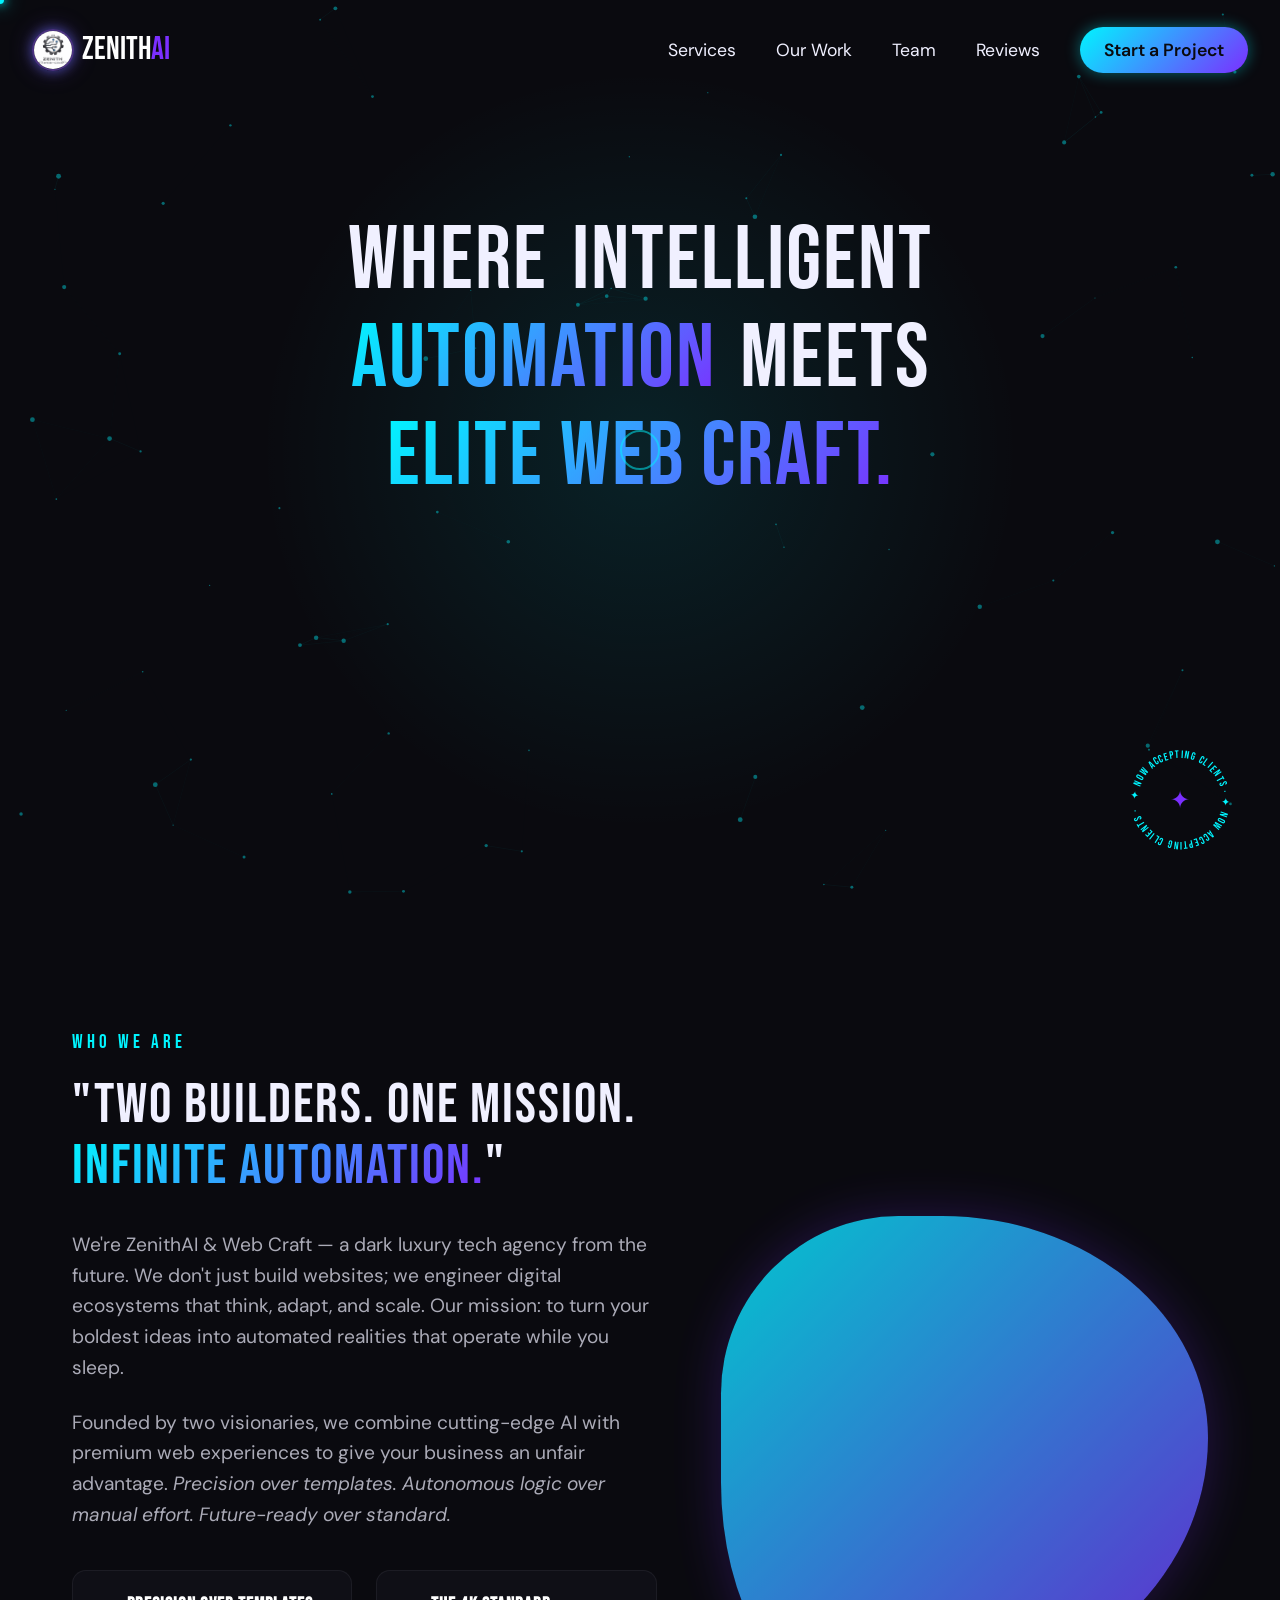
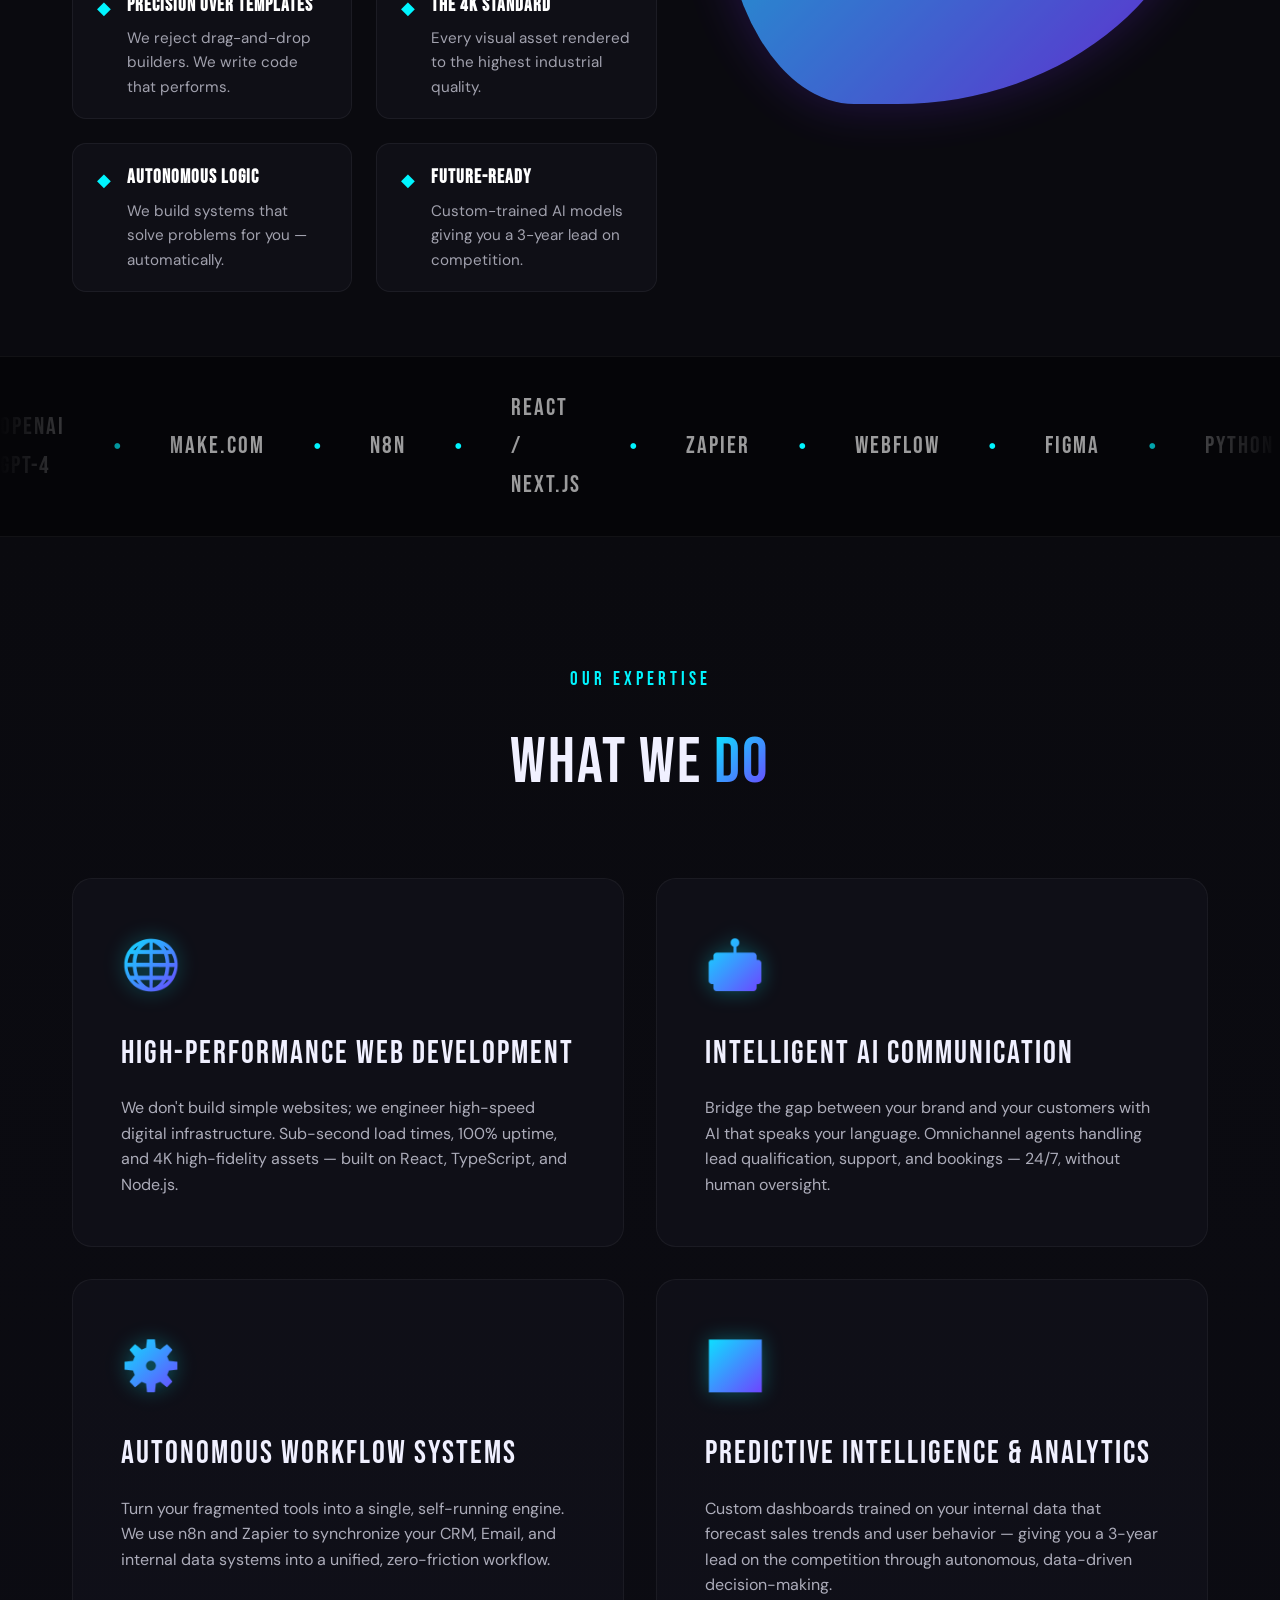
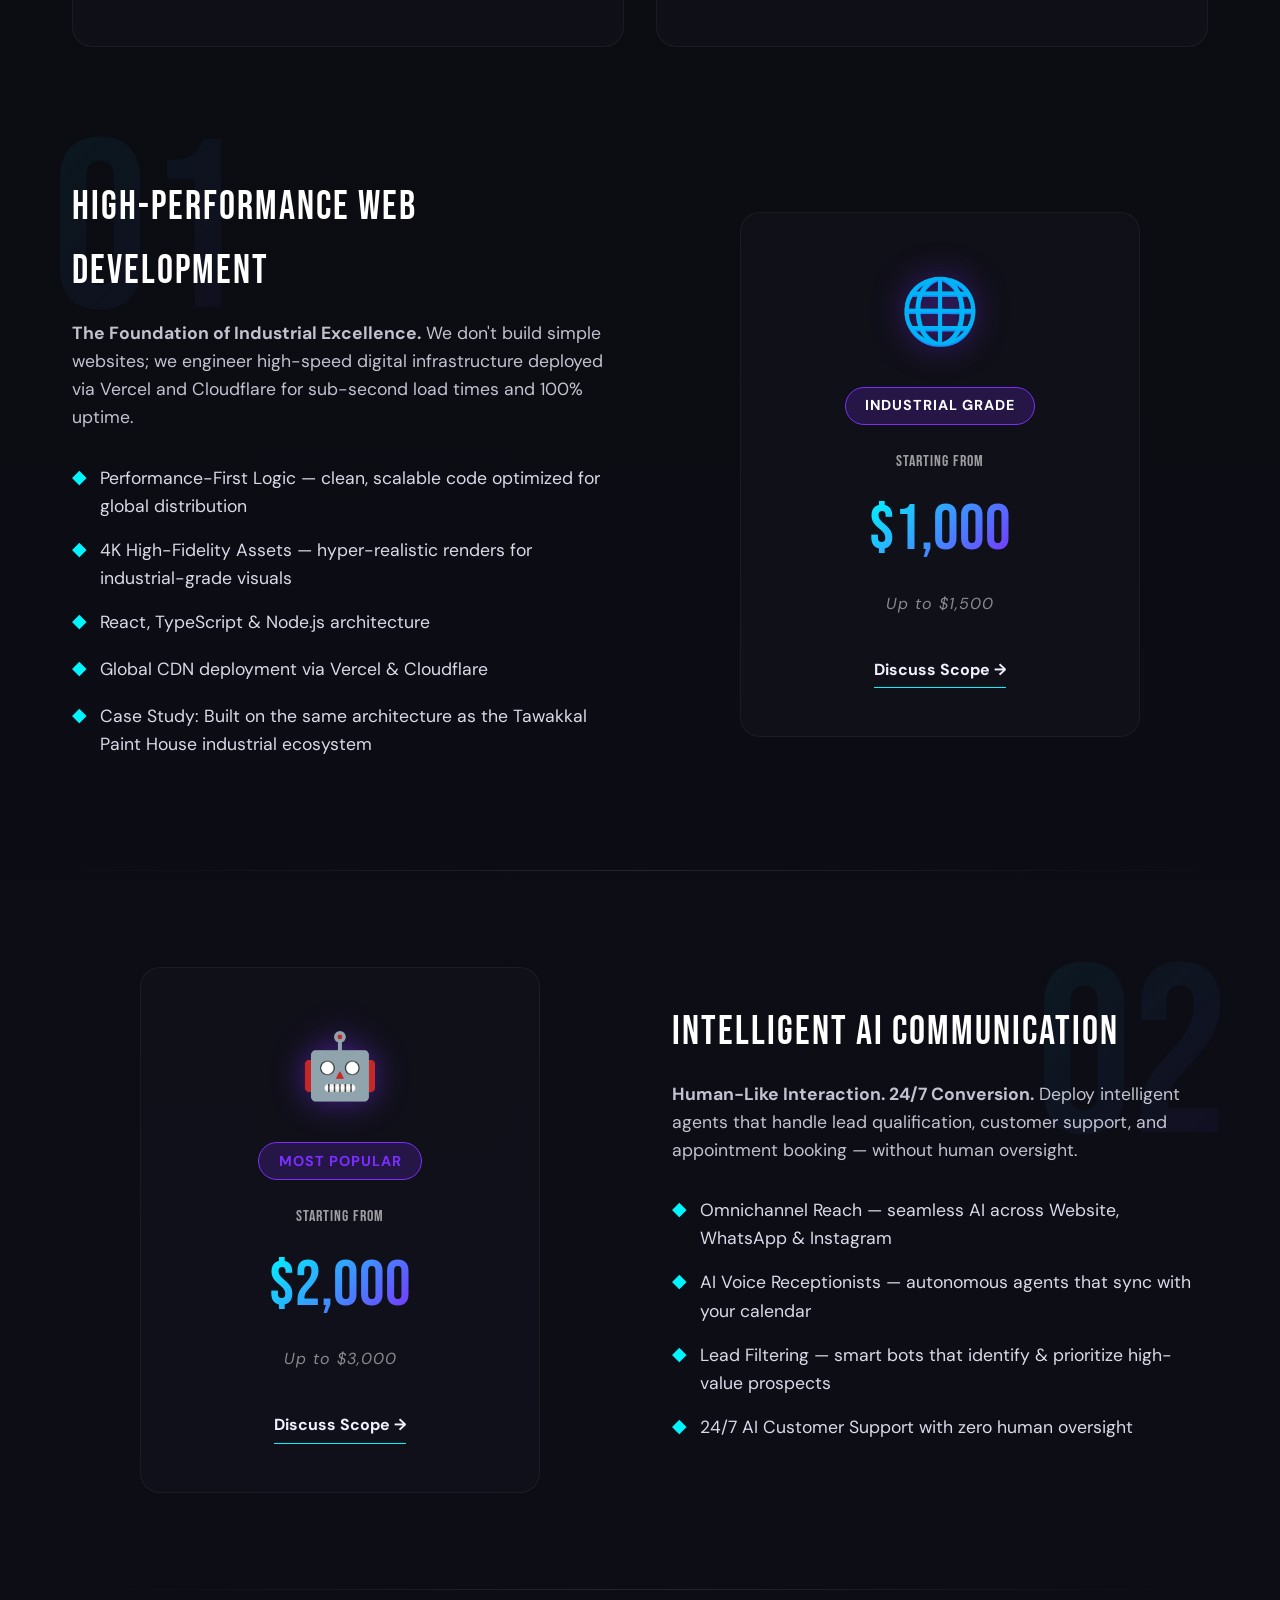
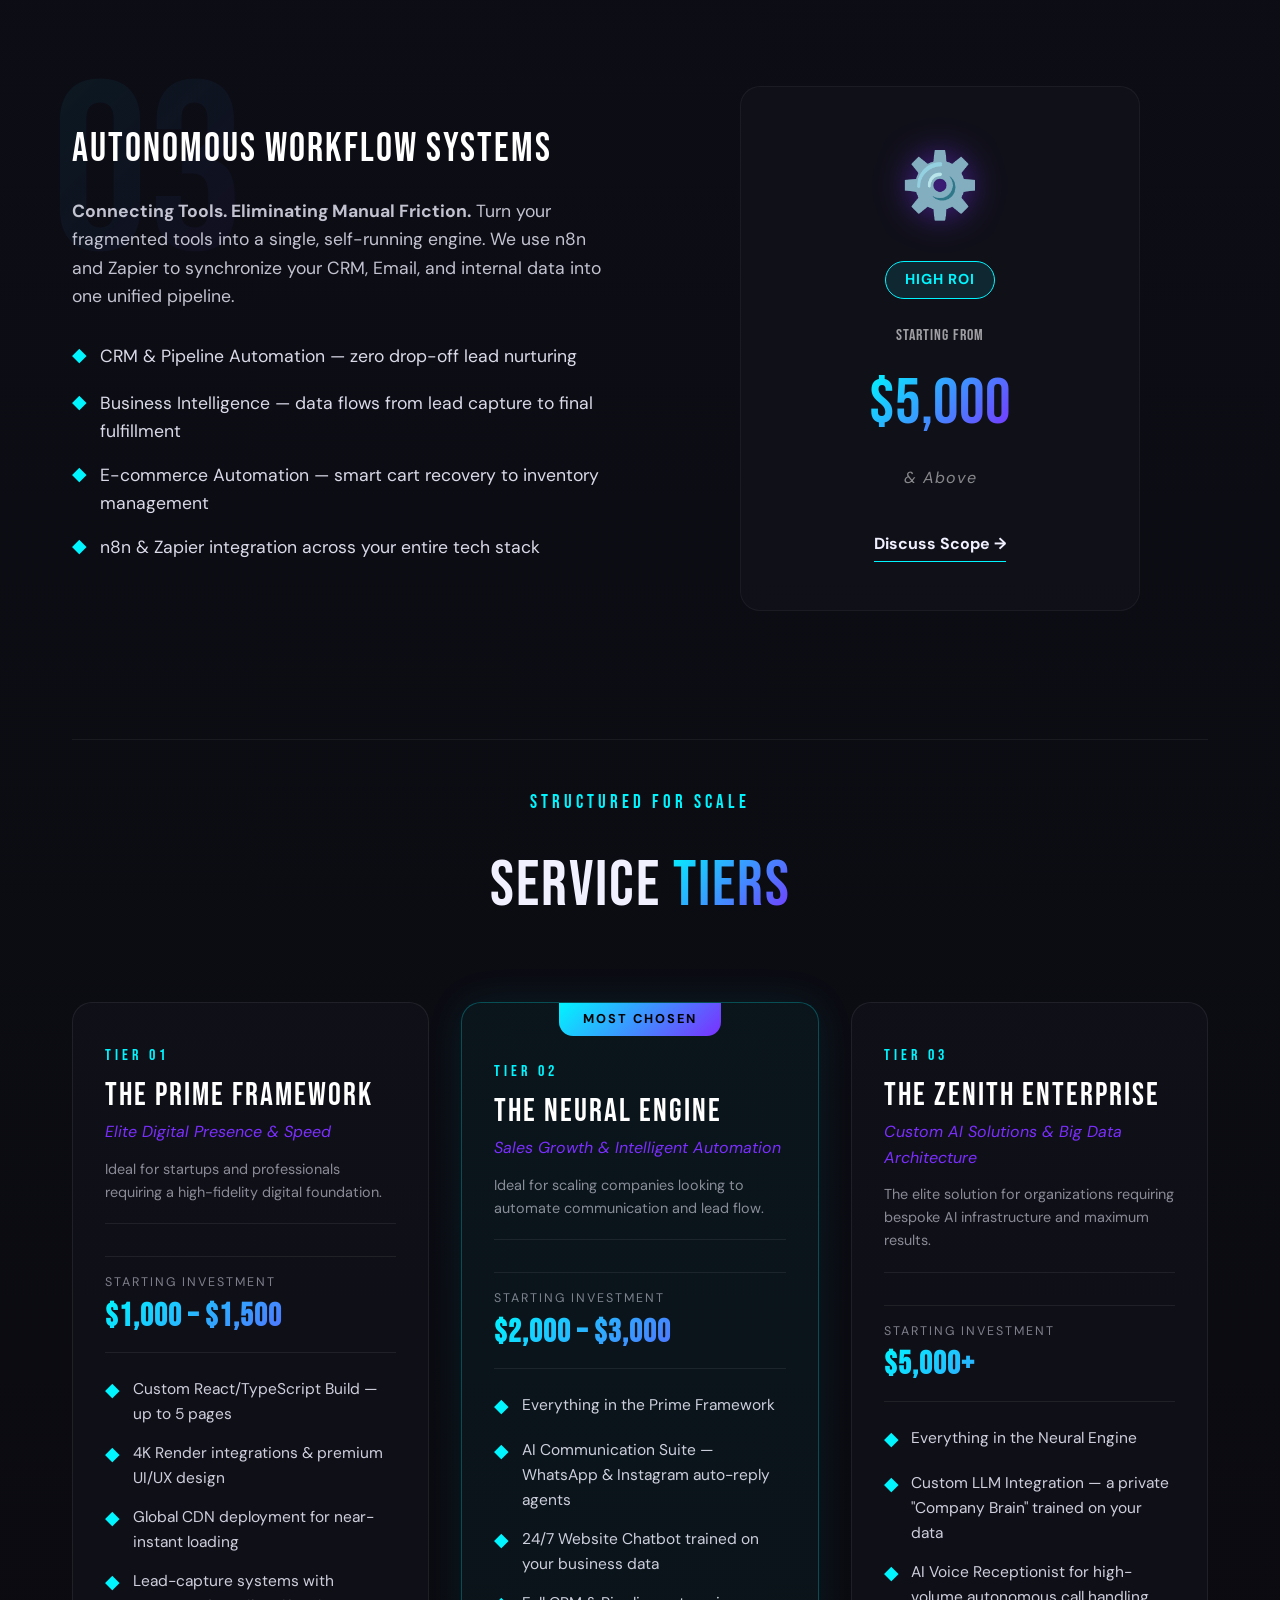
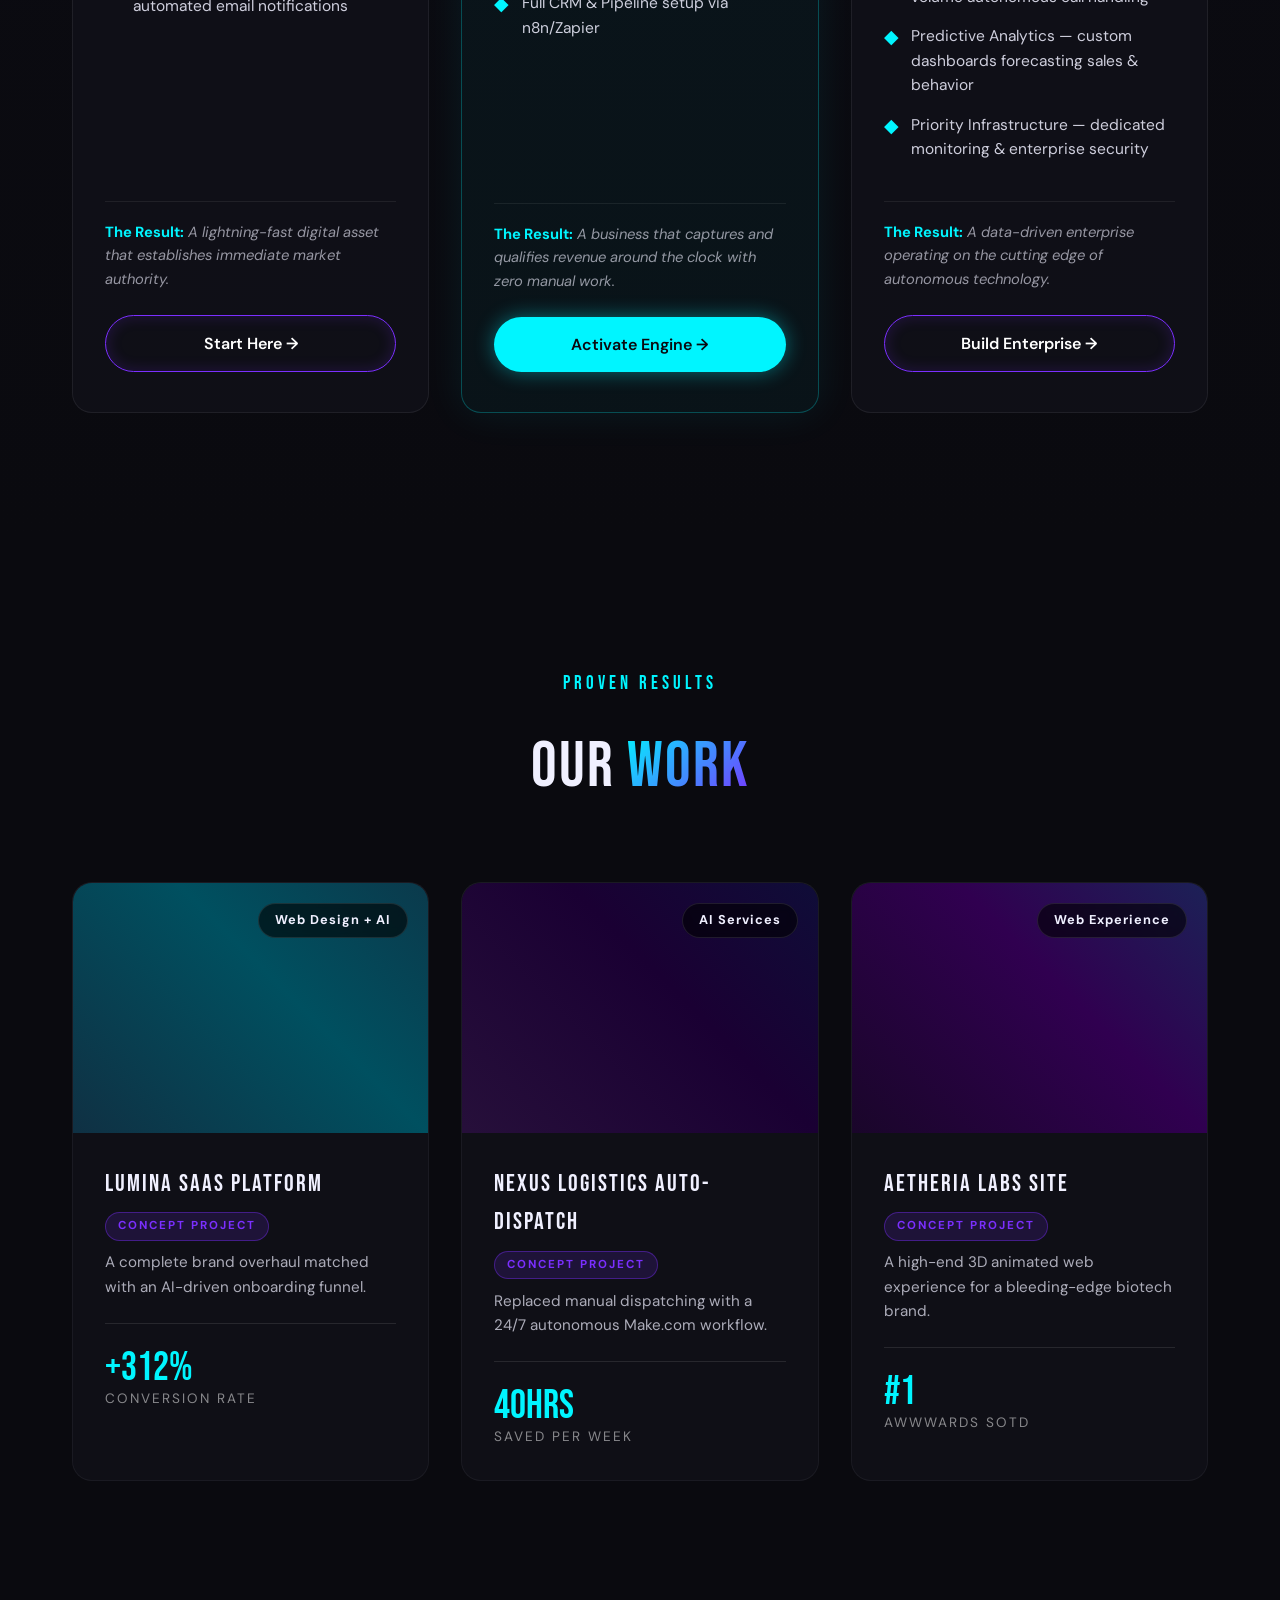
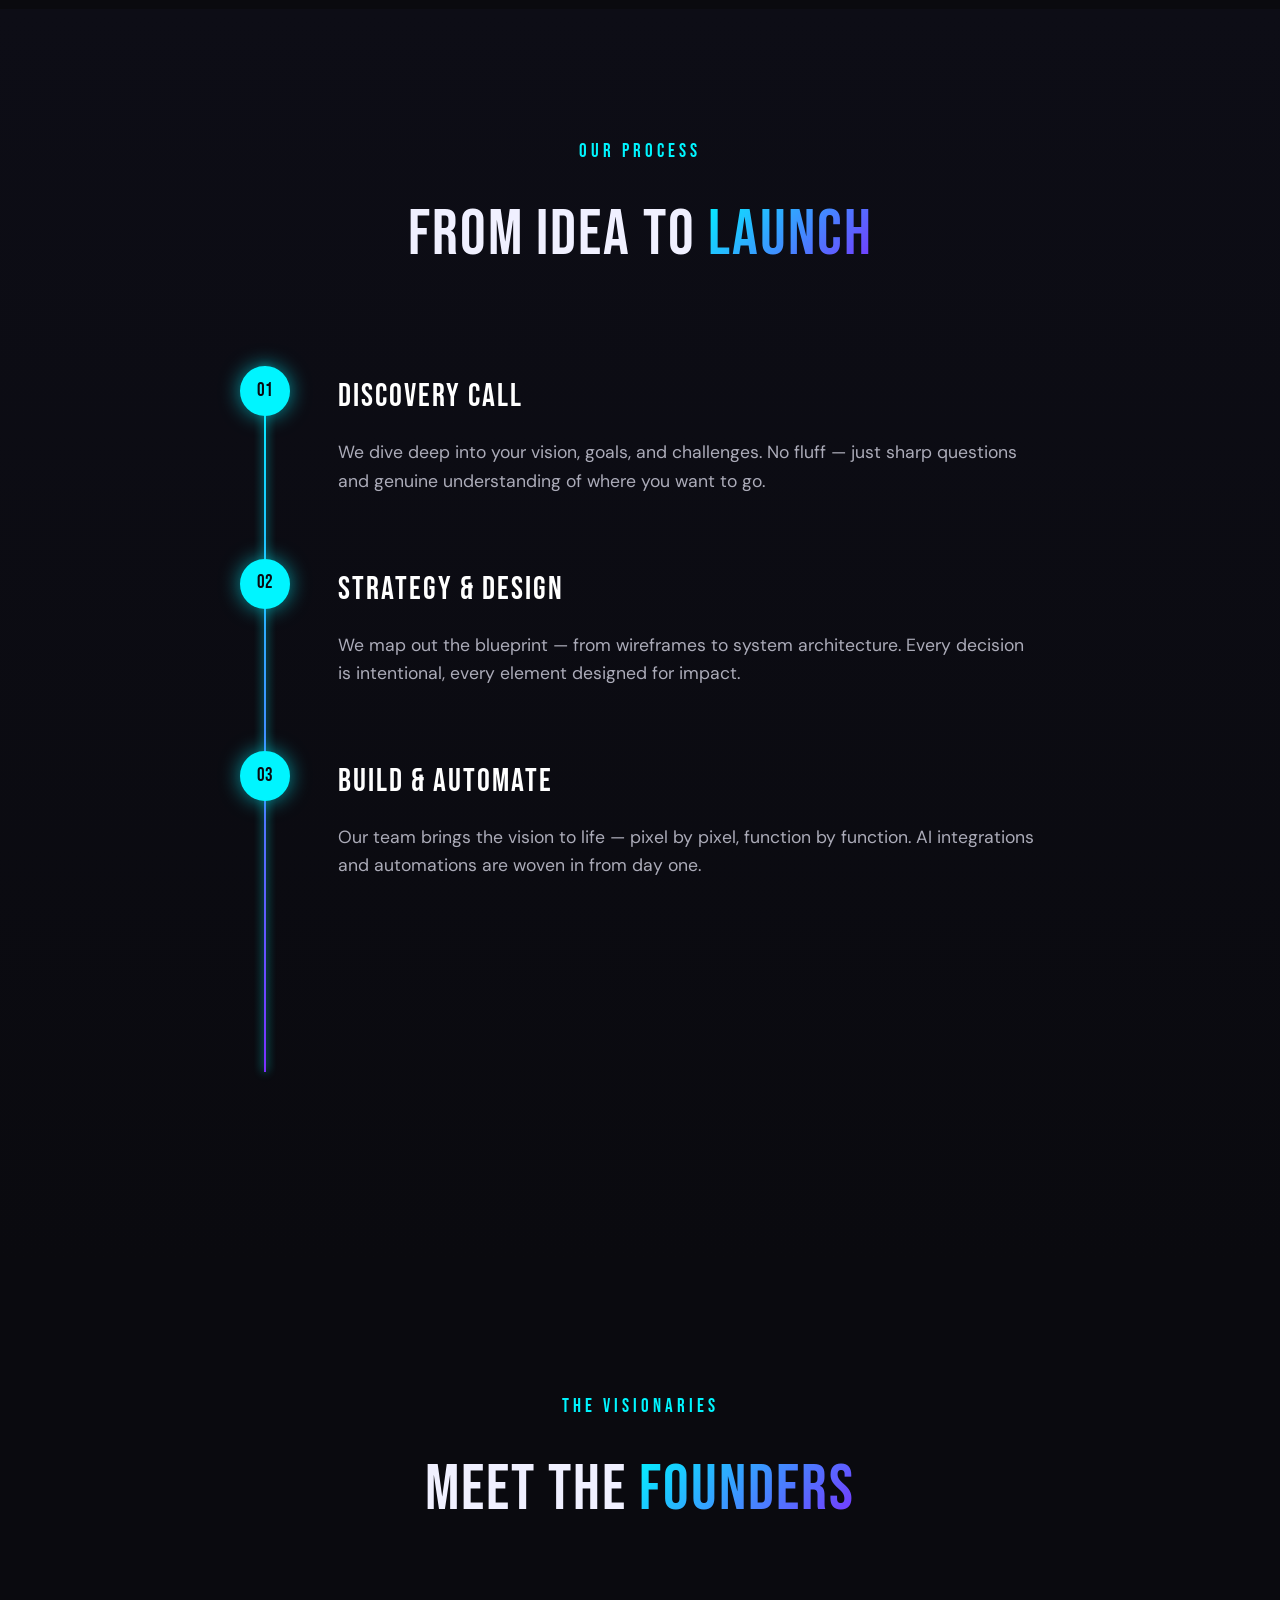
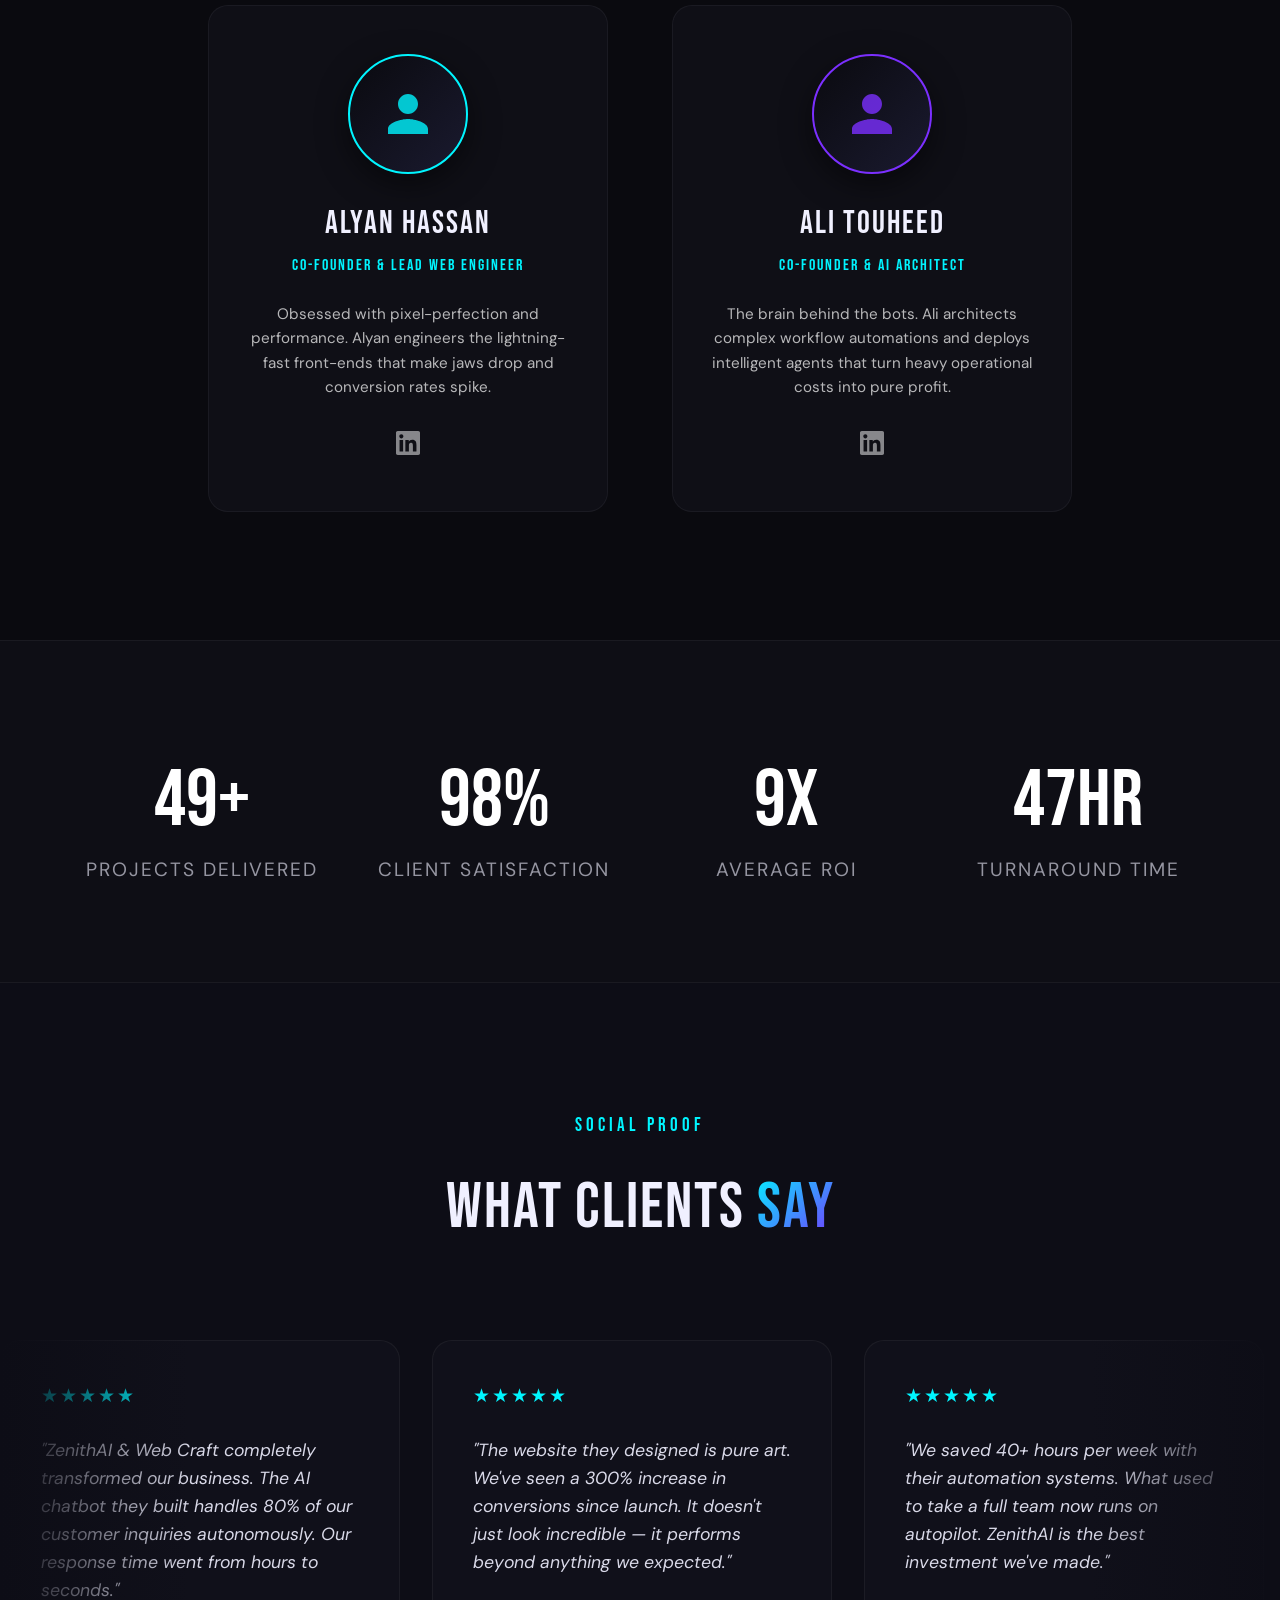
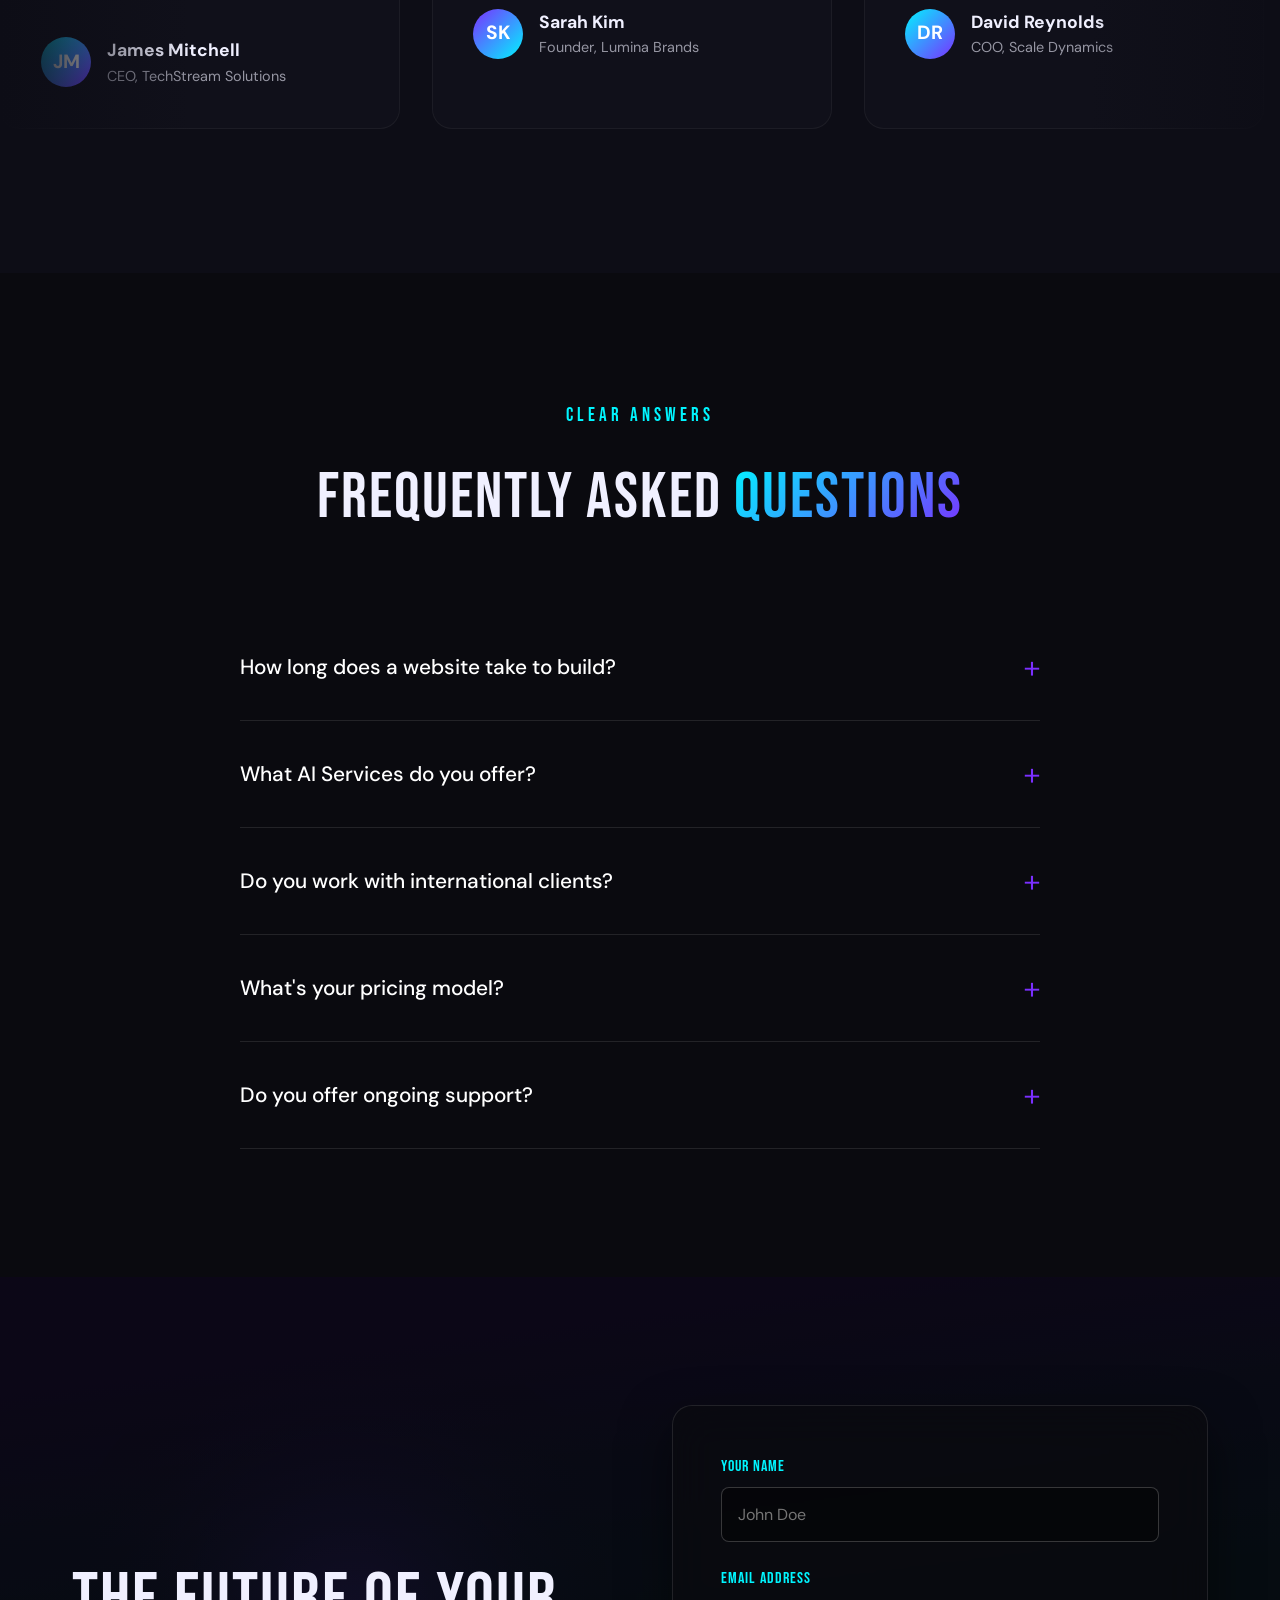
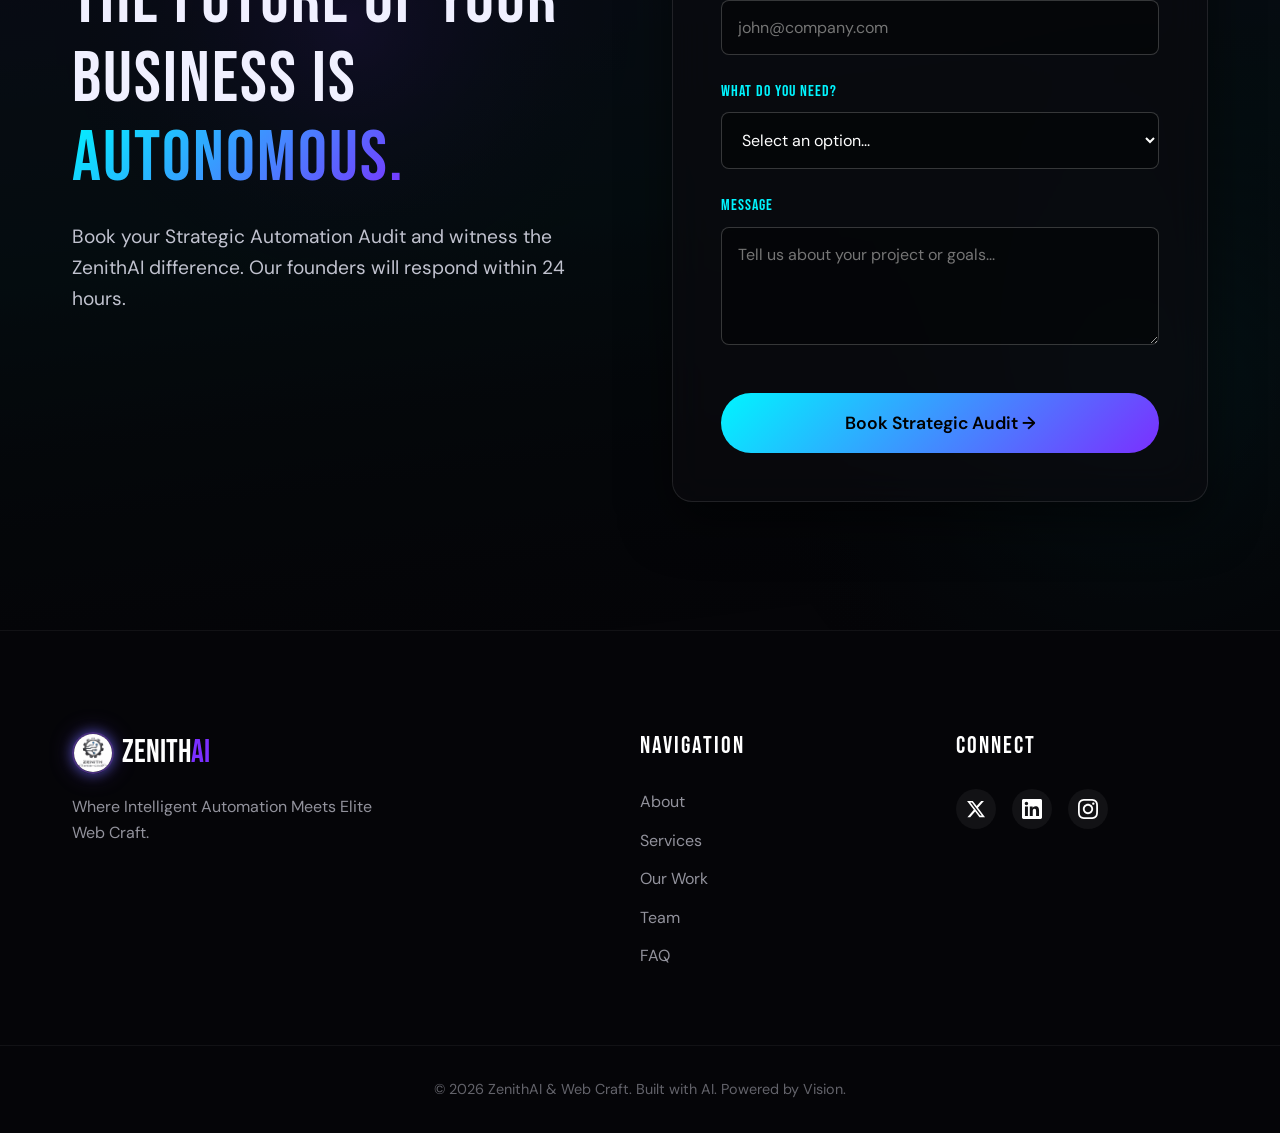
==== 2/index.html @ 2a82eda0 "Add files via upload" ====
<!DOCTYPE html>
<html lang="en">
<head>
  <meta charset="UTF-8">
  <meta name="viewport" content="width=device-width, initial-scale=1.0">
  <title>ZenithAI & Web Craft — Where Intelligent Automation Meets Elite Web Craft.</title>
  <meta name="description" content="ZenithAI & Web Craft is a cutting-edge AI services and web design agency. We build futuristic digital experiences, automate business processes, and drive growth with AI-powered strategies.">
  
  <!-- SEO & OpenGraph -->
  <!-- Circular Favicon via Canvas -->
  <script>
    (function() {
      var img = new Image();
      img.src = 'favicon.jpg';
      img.onload = function() {
        var canvas = document.createElement('canvas');
        canvas.width = 64; canvas.height = 64;
        var ctx = canvas.getContext('2d');
        ctx.beginPath();
        ctx.arc(32, 32, 32, 0, Math.PI * 2);
        ctx.closePath();
        ctx.clip();
        ctx.drawImage(img, 0, 0, 64, 64);
        var link = document.querySelector('link[rel="icon"]') || document.createElement('link');
        link.rel = 'icon';
        link.href = canvas.toDataURL('image/png');
        if (!document.querySelector('link[rel="icon"]')) document.head.appendChild(link);
      };
    })();
  </script>
  <link rel="icon" type="image/jpeg" href="favicon.jpg">
  <meta property="og:title" content="ZenithAI &amp; Web Craft | Future-Ready AI Services &amp; Web Design">
  <meta property="og:description" content="A dark luxury tech agency from the future. We build automated systems and stunning web experiences.">
  <meta property="og:type" content="website">
  <meta property="og:url" content="https://zenithai-webcraft.com">
  <!-- TODO: Update to absolute URL before launch -->
  <meta property="og:image" content="logo.jpg">

  <link rel="preconnect" href="https://fonts.googleapis.com">
  <link rel="preconnect" href="https://fonts.gstatic.com" crossorigin>
  <link href="https://fonts.googleapis.com/css2?family=Bebas+Neue&family=DM+Sans:ital,wght@0,400;0,500;0,600;0,700;1,400&family=Space+Grotesk:wght@400;500;600;700&display=swap" rel="stylesheet">
  <link rel="stylesheet" href="style.css">
</head>
<body>
  <!-- Custom Cursor -->
  <div class="cursor-dot" id="cursorDot"></div>
  <div class="cursor-ring" id="cursorRing"></div>

  <!-- Splash Screen -->
  <div class="splash-screen" id="splashScreen">
    <div class="splash-logo">
      <img src="logo.jpg" alt="ZenithAI & Web Craft Logo" class="splash-logo-img">
    </div>
    <div class="splash-tagline">ZenithAI & Web Craft</div>
  </div>

  <!-- Navbar -->
  <nav class="navbar" id="navbar">
    <div class="nav-container">
      <a href="#hero" class="nav-logo">
        <img src="logo.jpg" alt="ZenithAI & Web Craft" class="nav-logo-img">
        <span class="logo-text">Zenith<span class="logo-ai">AI</span></span>
      </a>
      <ul class="nav-links" id="navLinks">
        <li><a href="#services">Services</a></li>
        <li><a href="#portfolio">Our Work</a></li>
        <li><a href="#team">Team</a></li>
        <li><a href="#testimonials">Reviews</a></li>
        <li><a href="#contact" class="nav-cta-btn">Start a Project</a></li>
      </ul>
      <button class="hamburger" id="hamburger" aria-label="Toggle menu">
        <span></span>
        <span></span>
        <span></span>
      </button>
    </div>
  </nav>

  <!-- Mobile Drawer -->
  <div class="mobile-drawer" id="mobileDrawer">
    <div class="drawer-overlay" id="drawerOverlay"></div>
    <div class="drawer-content">
      <ul class="drawer-links">
        <li><a href="#about">About</a></li>
        <li><a href="#services">Services</a></li>
        <li><a href="#portfolio">Our Work</a></li>
        <li><a href="#team">Team</a></li>
        <li><a href="#testimonials">Reviews</a></li>
        <li><a href="#faq">FAQ</a></li>
        <li><a href="#contact" class="drawer-cta">Start a Project</a></li>
      </ul>
    </div>
  </div>

  <!-- Hero Section -->
  <section class="hero" id="hero">
    <canvas class="particle-canvas" id="particleCanvas"></canvas>
    <div class="hero-glow" id="heroGlow"></div>
    <div class="hero-content">
      <h1 class="hero-headline" id="heroHeadline">
        <span class="hero-word">Where</span>
        <span class="hero-word">Intelligent</span>
        <span class="hero-word gradient-text">Automation</span>
        <span class="hero-word">Meets</span>
        <span class="hero-word gradient-text">Elite Web Craft.</span>
      </h1>
      <p class="hero-sub">AI Services · Web Experiences · Digital Transformation</p>
      <div class="hero-buttons">
        <a href="#contact" class="btn btn-primary" id="heroBtn1">Start a Project</a>
        <a href="#portfolio" class="btn btn-outline" id="heroBtn2">See Our Work</a>
      </div>
    </div>
    <div class="hero-badge" id="heroBadge">
      <svg viewBox="0 0 200 200" class="badge-svg">
        <defs>
          <path id="circlePath" d="M100,100 m-70,0 a70,70 0 1,1 140,0 a70,70 0 1,1 -140,0"/>
        </defs>
        <text>
          <textPath href="#circlePath" class="badge-text">✦ Now Accepting Clients · ✦ Now Accepting Clients · </textPath>
        </text>
      </svg>
      <span class="badge-center">✦</span>
    </div>
  </section>

  <!-- About Section -->
  <section class="about" id="about">
    <div class="container about-grid">
      <div class="about-text">
        <p class="section-label">Who We Are</p>
        <h2 class="about-tagline">"Two builders. One mission.<br><span class="gradient-text">Infinite automation.</span>"</h2>
        <p class="about-description">We're ZenithAI & Web Craft — a dark luxury tech agency from the future. We don't just build websites; we engineer digital ecosystems that think, adapt, and scale. Our mission: to turn your boldest ideas into automated realities that operate while you sleep.</p>
        <p class="about-description">Founded by two visionaries, we combine cutting-edge AI with premium web experiences to give your business an unfair advantage. <em>Precision over templates. Autonomous logic over manual effort. Future-ready over standard.</em></p>
        <div class="usps-grid">
          <div class="usp-item"><span class="usp-icon">◆</span><div><strong>Precision over Templates</strong><p>We reject drag-and-drop builders. We write code that performs.</p></div></div>
          <div class="usp-item"><span class="usp-icon">◆</span><div><strong>The 4K Standard</strong><p>Every visual asset rendered to the highest industrial quality.</p></div></div>
          <div class="usp-item"><span class="usp-icon">◆</span><div><strong>Autonomous Logic</strong><p>We build systems that solve problems for you — automatically.</p></div></div>
          <div class="usp-item"><span class="usp-icon">◆</span><div><strong>Future-Ready</strong><p>Custom-trained AI models giving you a 3-year lead on competition.</p></div></div>
        </div>
      </div>
      <div class="about-visual">
        <div class="morph-blob" id="morphBlob"></div>
      </div>
    </div>
  </section>

  <!-- Tech Stack (Built With) Section -->
  <div class="tech-stack-strip">
    <div class="tech-track" id="techTrack">
      <!-- Logic in JS duplicates these to roll infinitely -->
      <span class="tech-item">OpenAI GPT-4</span><span class="tech-dot">•</span>
      <span class="tech-item">Make.com</span><span class="tech-dot">•</span>
      <span class="tech-item">n8n</span><span class="tech-dot">•</span>
      <span class="tech-item">React / Next.js</span><span class="tech-dot">•</span>
      <span class="tech-item">Zapier</span><span class="tech-dot">•</span>
      <span class="tech-item">Webflow</span><span class="tech-dot">•</span>
      <span class="tech-item">Figma</span><span class="tech-dot">•</span>
      <span class="tech-item">Python</span><span class="tech-dot">•</span>
    </div>
  </div>

  <!-- Services Section -->
  <section class="services" id="services">
    <div class="container">
      <p class="section-label center">Our Expertise</p>
      <h2 class="section-heading center">What We <span class="gradient-text">Do</span></h2>
      <div class="services-grid">
        <div class="service-card" data-animate="stagger">
          <div class="card-glow-border"></div>
          <div class="card-inner">
            <div class="card-icon">🌐</div>
            <h3 class="card-title">High-Performance Web Development</h3>
            <p class="card-desc">We don't build simple websites; we engineer high-speed digital infrastructure. Sub-second load times, 100% uptime, and 4K high-fidelity assets — built on React, TypeScript, and Node.js.</p>
          </div>
        </div>
        <div class="service-card" data-animate="stagger">
          <div class="card-glow-border"></div>
          <div class="card-inner">
            <div class="card-icon">🤖</div>
            <h3 class="card-title">Intelligent AI Communication</h3>
            <p class="card-desc">Bridge the gap between your brand and your customers with AI that speaks your language. Omnichannel agents handling lead qualification, support, and bookings — 24/7, without human oversight.</p>
          </div>
        </div>
        <div class="service-card" data-animate="stagger">
          <div class="card-glow-border"></div>
          <div class="card-inner">
            <div class="card-icon">⚙️</div>
            <h3 class="card-title">Autonomous Workflow Systems</h3>
            <p class="card-desc">Turn your fragmented tools into a single, self-running engine. We use n8n and Zapier to synchronize your CRM, Email, and internal data systems into a unified, zero-friction workflow.</p>
          </div>
        </div>
        <div class="service-card" data-animate="stagger">
          <div class="card-glow-border"></div>
          <div class="card-inner">
            <div class="card-icon">📊</div>
            <h3 class="card-title">Predictive Intelligence & Analytics</h3>
            <p class="card-desc">Custom dashboards trained on your internal data that forecast sales trends and user behavior — giving you a 3-year lead on the competition through autonomous, data-driven decision-making.</p>
          </div>
        </div>
      </div>
      
      <!-- Services Deep Dive -->
      <div class="services-deep-dive">
        
        <!-- Row 1: High-Performance Web Development -->
        <div class="deep-dive-row odd">
          <div class="dd-content slide-in-left">
            <div class="dd-bg-number">01</div>
            <h3 class="dd-title">High-Performance Web Development</h3>
            <p class="dd-desc"><strong>The Foundation of Industrial Excellence.</strong> We don't build simple websites; we engineer high-speed digital infrastructure deployed via Vercel and Cloudflare for sub-second load times and 100% uptime.</p>
            <ul class="dd-bullets">
              <li><span class="bullet-dot">◆</span> Performance-First Logic — clean, scalable code optimized for global distribution</li>
              <li><span class="bullet-dot">◆</span> 4K High-Fidelity Assets — hyper-realistic renders for industrial-grade visuals</li>
              <li><span class="bullet-dot">◆</span> React, TypeScript & Node.js architecture</li>
              <li><span class="bullet-dot">◆</span> Global CDN deployment via Vercel & Cloudflare</li>
              <li><span class="bullet-dot">◆</span> Case Study: Built on the same architecture as the Tawakkal Paint House industrial ecosystem</li>
            </ul>
          </div>
          <div class="dd-card-wrapper slide-in-right">
            <div class="dd-card">
              <div class="card-glow-border"></div>
              <div class="dd-card-inner">
                <div class="dd-icon pulse-glow">🌐</div>
                <div class="dd-badge">Industrial Grade</div>
                <h4 class="dd-price-label">Starting From</h4>
                <div class="dd-price">$1,000</div>
                <p class="dd-price-range">Up to $1,500</p>
                <a href="#contact" class="btn-text">Discuss Scope →</a>
              </div>
            </div>
          </div>
        </div>
        
        <div class="dd-separator"></div>

        <!-- Row 2: Intelligent AI Communication -->
        <div class="deep-dive-row even">
          <div class="dd-card-wrapper slide-in-left">
            <div class="dd-card">
              <div class="card-glow-border"></div>
              <div class="dd-card-inner">
                <div class="dd-icon pulse-glow">🤖</div>
                <div class="dd-badge violet">Most Popular</div>
                <h4 class="dd-price-label">Starting From</h4>
                <div class="dd-price">$2,000</div>
                <p class="dd-price-range">Up to $3,000</p>
                <a href="#contact" class="btn-text">Discuss Scope →</a>
              </div>
            </div>
          </div>
          <div class="dd-content slide-in-right">
            <div class="dd-bg-number text-right">02</div>
            <h3 class="dd-title">Intelligent AI Communication</h3>
            <p class="dd-desc"><strong>Human-Like Interaction. 24/7 Conversion.</strong> Deploy intelligent agents that handle lead qualification, customer support, and appointment booking — without human oversight.</p>
            <ul class="dd-bullets">
              <li><span class="bullet-dot">◆</span> Omnichannel Reach — seamless AI across Website, WhatsApp & Instagram</li>
              <li><span class="bullet-dot">◆</span> AI Voice Receptionists — autonomous agents that sync with your calendar</li>
              <li><span class="bullet-dot">◆</span> Lead Filtering — smart bots that identify & prioritize high-value prospects</li>
              <li><span class="bullet-dot">◆</span> 24/7 AI Customer Support with zero human oversight</li>
            </ul>
          </div>
        </div>

        <div class="dd-separator"></div>

        <!-- Row 3: Autonomous Workflow Systems -->
        <div class="deep-dive-row odd">
          <div class="dd-content slide-in-left">
            <div class="dd-bg-number">03</div>
            <h3 class="dd-title">Autonomous Workflow Systems</h3>
            <p class="dd-desc"><strong>Connecting Tools. Eliminating Manual Friction.</strong> Turn your fragmented tools into a single, self-running engine. We use n8n and Zapier to synchronize your CRM, Email, and internal data into one unified pipeline.</p>
            <ul class="dd-bullets">
              <li><span class="bullet-dot">◆</span> CRM & Pipeline Automation — zero drop-off lead nurturing</li>
              <li><span class="bullet-dot">◆</span> Business Intelligence — data flows from lead capture to final fulfillment</li>
              <li><span class="bullet-dot">◆</span> E-commerce Automation — smart cart recovery to inventory management</li>
              <li><span class="bullet-dot">◆</span> n8n & Zapier integration across your entire tech stack</li>
            </ul>
          </div>
          <div class="dd-card-wrapper slide-in-right">
            <div class="dd-card">
              <div class="card-glow-border"></div>
              <div class="dd-card-inner">
                <div class="dd-icon pulse-glow">⚙️</div>
                <div class="dd-badge cyan">High ROI</div>
                <h4 class="dd-price-label">Starting From</h4>
                <div class="dd-price">$5,000</div>
                <p class="dd-price-range">&amp; Above</p>
                <a href="#contact" class="btn-text">Discuss Scope →</a>
              </div>
            </div>
          </div>
        </div>

      </div>

      <!-- Tiered Service Packages -->
      <div class="packages-section">
        <p class="section-label center">Structured For Scale</p>
        <h2 class="section-heading center">Service <span class="gradient-text">Tiers</span></h2>
        <div class="packages-grid">

          <!-- Tier 01 -->
          <div class="package-card" data-animate="stagger">
            <div class="card-glow-border"></div>
            <div class="package-inner">
              <div class="package-tier-label">Tier 01</div>
              <h3 class="package-name">The Prime Framework</h3>
              <p class="package-focus">Elite Digital Presence &amp; Speed</p>
              <p class="package-ideal">Ideal for startups and professionals requiring a high-fidelity digital foundation.</p>
              <div class="package-price-block">
                <span class="package-price-label">Starting Investment</span>
                <div class="package-price gradient-text">$1,000 – $1,500</div>
              </div>
              <ul class="package-features">
                <li><span class="bullet-dot">◆</span> Custom React/TypeScript Build — up to 5 pages</li>
                <li><span class="bullet-dot">◆</span> 4K Render integrations &amp; premium UI/UX design</li>
                <li><span class="bullet-dot">◆</span> Global CDN deployment for near-instant loading</li>
                <li><span class="bullet-dot">◆</span> Lead-capture systems with automated email notifications</li>
              </ul>
              <p class="package-result"><strong>The Result:</strong> A lightning-fast digital asset that establishes immediate market authority.</p>
              <a href="#contact" class="btn btn-outline package-btn">Start Here →</a>
            </div>
          </div>

          <!-- Tier 02 -->
          <div class="package-card featured" data-animate="stagger">
            <div class="card-glow-border"></div>
            <div class="package-featured-badge">Most Chosen</div>
            <div class="package-inner">
              <div class="package-tier-label">Tier 02</div>
              <h3 class="package-name">The Neural Engine</h3>
              <p class="package-focus">Sales Growth &amp; Intelligent Automation</p>
              <p class="package-ideal">Ideal for scaling companies looking to automate communication and lead flow.</p>
              <div class="package-price-block">
                <span class="package-price-label">Starting Investment</span>
                <div class="package-price gradient-text">$2,000 – $3,000</div>
              </div>
              <ul class="package-features">
                <li><span class="bullet-dot">◆</span> Everything in the Prime Framework</li>
                <li><span class="bullet-dot">◆</span> AI Communication Suite — WhatsApp &amp; Instagram auto-reply agents</li>
                <li><span class="bullet-dot">◆</span> 24/7 Website Chatbot trained on your business data</li>
                <li><span class="bullet-dot">◆</span> Full CRM &amp; Pipeline setup via n8n/Zapier</li>
              </ul>
              <p class="package-result"><strong>The Result:</strong> A business that captures and qualifies revenue around the clock with zero manual work.</p>
              <a href="#contact" class="btn btn-primary package-btn">Activate Engine →</a>
            </div>
          </div>

          <!-- Tier 03 -->
          <div class="package-card" data-animate="stagger">
            <div class="card-glow-border"></div>
            <div class="package-inner">
              <div class="package-tier-label">Tier 03</div>
              <h3 class="package-name">The Zenith Enterprise</h3>
              <p class="package-focus">Custom AI Solutions &amp; Big Data Architecture</p>
              <p class="package-ideal">The elite solution for organizations requiring bespoke AI infrastructure and maximum results.</p>
              <div class="package-price-block">
                <span class="package-price-label">Starting Investment</span>
                <div class="package-price gradient-text">$5,000+</div>
              </div>
              <ul class="package-features">
                <li><span class="bullet-dot">◆</span> Everything in the Neural Engine</li>
                <li><span class="bullet-dot">◆</span> Custom LLM Integration — a private "Company Brain" trained on your data</li>
                <li><span class="bullet-dot">◆</span> AI Voice Receptionist for high-volume autonomous call handling</li>
                <li><span class="bullet-dot">◆</span> Predictive Analytics — custom dashboards forecasting sales &amp; behavior</li>
                <li><span class="bullet-dot">◆</span> Priority Infrastructure — dedicated monitoring &amp; enterprise security</li>
              </ul>
              <p class="package-result"><strong>The Result:</strong> A data-driven enterprise operating on the cutting edge of autonomous technology.</p>
              <a href="#contact" class="btn btn-outline package-btn">Build Enterprise →</a>
            </div>
          </div>

        </div>
      </div>
    </div>
  </section>

  <!-- Our Work / Portfolio -->
  <section class="portfolio" id="portfolio">
    <div class="container">
      <p class="section-label center">Proven Results</p>
      <h2 class="section-heading center">Our <span class="gradient-text">Work</span></h2>
      <div class="portfolio-grid">
        <!-- Project 1 -->
        <!-- TODO: Replace with real client project and screenshot before launch -->
        <div class="portfolio-card">
          <div class="port-image-wrapper">
            <div class="mockup-placeholder gradient-bg-1"></div>
            <div class="port-tag">Web Design + AI</div>
          </div>
          <div class="port-content">
            <h3 class="port-title">Lumina SaaS Platform</h3>
            <span class="port-concept-badge">Concept Project</span>
            <p class="port-desc">A complete brand overhaul matched with an AI-driven onboarding funnel.</p>
            <div class="port-result">
              <span class="result-number">+312%</span>
              <span class="result-label">Conversion Rate</span>
            </div>
          </div>
          <div class="card-glow-border"></div>
        </div>
        <!-- Project 2 -->
        <!-- TODO: Replace with real client project and screenshot before launch -->
        <div class="portfolio-card">
          <div class="port-image-wrapper">
            <div class="mockup-placeholder gradient-bg-2"></div>
            <div class="port-tag">AI Services</div>
          </div>
          <div class="port-content">
            <h3 class="port-title">Nexus Logistics Auto-Dispatch</h3>
            <span class="port-concept-badge">Concept Project</span>
            <p class="port-desc">Replaced manual dispatching with a 24/7 autonomous Make.com workflow.</p>
            <div class="port-result">
              <span class="result-number">40hrs</span>
              <span class="result-label">Saved Per Week</span>
            </div>
          </div>
          <div class="card-glow-border"></div>
        </div>
        <!-- Project 3 -->
        <!-- TODO: Replace with real client project and screenshot before launch -->
        <div class="portfolio-card">
          <div class="port-image-wrapper">
            <div class="mockup-placeholder gradient-bg-3"></div>
            <div class="port-tag">Web Experience</div>
          </div>
          <div class="port-content">
            <h3 class="port-title">Aetheria Labs Site</h3>
            <span class="port-concept-badge">Concept Project</span>
            <p class="port-desc">A high-end 3D animated web experience for a bleeding-edge biotech brand.</p>
            <div class="port-result">
              <span class="result-number">#1</span>
              <span class="result-label">Awwwards SOTD</span>
            </div>
          </div>
          <div class="card-glow-border"></div>
        </div>
      </div>
    </div>
  </section>

  <!-- Process Section -->
  <section class="process" id="process">
    <div class="container">
      <p class="section-label center">Our Process</p>
      <h2 class="section-heading center">From Idea to <span class="gradient-text">Launch</span></h2>
      <div class="timeline">
        <div class="timeline-line" id="timelineLine"></div>
        <div class="timeline-step" data-step="1">
          <div class="step-marker">
            <span class="step-number">01</span>
          </div>
          <div class="step-content">
            <h3 class="step-title">Discovery Call</h3>
            <p class="step-desc">We dive deep into your vision, goals, and challenges. No fluff — just sharp questions and genuine understanding of where you want to go.</p>
          </div>
        </div>
        <div class="timeline-step" data-step="2">
          <div class="step-marker">
            <span class="step-number">02</span>
          </div>
          <div class="step-content">
            <h3 class="step-title">Strategy & Design</h3>
            <p class="step-desc">We map out the blueprint — from wireframes to system architecture. Every decision is intentional, every element designed for impact.</p>
          </div>
        </div>
        <div class="timeline-step" data-step="3">
          <div class="step-marker">
            <span class="step-number">03</span>
          </div>
          <div class="step-content">
            <h3 class="step-title">Build & Automate</h3>
            <p class="step-desc">Our team brings the vision to life — pixel by pixel, function by function. AI integrations and automations are woven in from day one.</p>
          </div>
        </div>
        <div class="timeline-step" data-step="4">
          <div class="step-marker">
            <span class="step-number">04</span>
          </div>
          <div class="step-content">
            <h3 class="step-title">Launch & Scale</h3>
            <p class="step-desc">Liftoff. We launch, monitor, optimize, and scale. Your project doesn't just go live — it goes further than you imagined.</p>
          </div>
        </div>
      </div>
    </div>
  </section>

  <!-- Team / Founders Section -->
  <section class="team" id="team">
    <div class="container">
      <p class="section-label center">The Visionaries</p>
      <h2 class="section-heading center">Meet the <span class="gradient-text">Founders</span></h2>
      <div class="team-grid">
        <div class="team-card">
          <div class="team-avatar-wrapper">
            <div class="team-avatar" style="background: linear-gradient(135deg, #0A0A0F, #1A1A2F); border: 2px solid #00F5FF;">
              <svg viewBox="0 0 24 24" fill="currentColor" width="60" height="60" style="color: #00F5FF; opacity: 0.8;"><path d="M12 12c2.21 0 4-1.79 4-4s-1.79-4-4-4-4 1.79-4 4 1.79 4 4 4zm0 2c-2.67 0-8 1.34-8 4v2h16v-2c0-2.66-5.33-4-8-4z"/></svg>
            </div>
          </div>
          <h3 class="team-name">Alyan Hassan</h3>
          <p class="team-role">Co-Founder & Lead Web Engineer</p>
          <p class="team-bio">Obsessed with pixel-perfection and performance. Alyan engineers the lightning-fast front-ends that make jaws drop and conversion rates spike.</p>
          <a href="#" class="team-social" aria-label="LinkedIn Profile">
            <svg viewBox="0 0 24 24" fill="currentColor" width="24" height="24"><path d="M20.447 20.452h-3.554v-5.569c0-1.328-.027-3.037-1.852-3.037-1.853 0-2.136 1.445-2.136 2.939v5.667H9.351V9h3.414v1.561h.046c.477-.9 1.637-1.85 3.37-1.85 3.601 0 4.267 2.37 4.267 5.455v6.286zM5.337 7.433c-1.144 0-2.063-.926-2.063-2.065 0-1.138.92-2.063 2.063-2.063 1.14 0 2.064.925 2.064 2.063 0 1.139-.925 2.065-2.064 2.065zm1.782 13.019H3.555V9h3.564v11.452zM22.225 0H1.771C.792 0 0 .774 0 1.729v20.542C0 23.227.792 24 1.771 24h20.451C23.2 24 24 23.227 24 22.271V1.729C24 .774 23.2 0 22.222 0h.003z"/></svg>
          </a>
        </div>
        <div class="team-card">
          <div class="team-avatar-wrapper">
             <div class="team-avatar" style="background: linear-gradient(135deg, #0A0A0F, #1A1A2F); border: 2px solid #7B2FFF;">
              <svg viewBox="0 0 24 24" fill="currentColor" width="60" height="60" style="color: #7B2FFF; opacity: 0.8;"><path d="M12 12c2.21 0 4-1.79 4-4s-1.79-4-4-4-4 1.79-4 4 1.79 4 4 4zm0 2c-2.67 0-8 1.34-8 4v2h16v-2c0-2.66-5.33-4-8-4z"/></svg>
            </div>
          </div>
          <h3 class="team-name">Ali Touheed</h3>
          <p class="team-role">Co-Founder & AI Architect</p>
          <p class="team-bio">The brain behind the bots. Ali architects complex workflow automations and deploys intelligent agents that turn heavy operational costs into pure profit.</p>
          <a href="#" class="team-social" aria-label="LinkedIn Profile">
            <svg viewBox="0 0 24 24" fill="currentColor" width="24" height="24"><path d="M20.447 20.452h-3.554v-5.569c0-1.328-.027-3.037-1.852-3.037-1.853 0-2.136 1.445-2.136 2.939v5.667H9.351V9h3.414v1.561h.046c.477-.9 1.637-1.85 3.37-1.85 3.601 0 4.267 2.37 4.267 5.455v6.286zM5.337 7.433c-1.144 0-2.063-.926-2.063-2.065 0-1.138.92-2.063 2.063-2.063 1.14 0 2.064.925 2.064 2.063 0 1.139-.925 2.065-2.064 2.065zm1.782 13.019H3.555V9h3.564v11.452zM22.225 0H1.771C.792 0 0 .774 0 1.729v20.542C0 23.227.792 24 1.771 24h20.451C23.2 24 24 23.227 24 22.271V1.729C24 .774 23.2 0 22.222 0h.003z"/></svg>
          </a>
        </div>
      </div>
    </div>
  </section>

  <!-- Stats Section -->
  <section class="stats" id="stats">
    <div class="container">
      <div class="stats-grid">
        <div class="stat-item">
          <span class="stat-number" data-value="50">0</span><span class="stat-suffix">+</span>
          <span class="stat-label">Projects Delivered</span>
        </div>
        <div class="stat-item">
          <span class="stat-number" data-value="100">0</span><span class="stat-suffix">%</span>
          <span class="stat-label">Client Satisfaction</span>
        </div>
        <div class="stat-item">
          <span class="stat-number" data-value="10">0</span><span class="stat-suffix">x</span>
          <span class="stat-label">Average ROI</span>
        </div>
        <div class="stat-item">
          <span class="stat-number" data-value="48">0</span><span class="stat-suffix">hr</span>
          <span class="stat-label">Turnaround Time</span>
        </div>
      </div>
    </div>
  </section>

  <!-- Testimonials Section -->
  <section class="testimonials" id="testimonials">
    <div class="container">
      <p class="section-label center">Social Proof</p>
      <h2 class="section-heading center">What Clients <span class="gradient-text">Say</span></h2>
    </div>
    <div class="testimonial-track-wrapper">
      <div class="testimonial-track" id="testimonialTrack">
        <!-- JS will duplicate the children to make infinite scroll seamless -->
        <div class="testimonial-card">
          <div class="testimonial-stars">★★★★★</div>
          <p class="testimonial-quote">"ZenithAI & Web Craft completely transformed our business. The AI chatbot they built handles 80% of our customer inquiries autonomously. Our response time went from hours to seconds."</p>
          <div class="testimonial-author">
            <div class="author-avatar" style="background: linear-gradient(135deg, #00F5FF, #7B2FFF);">JM</div>
            <div>
              <p class="author-name">James Mitchell</p>
              <p class="author-company">CEO, TechStream Solutions</p>
            </div>
          </div>
        </div>
        <div class="testimonial-card">
          <div class="testimonial-stars">★★★★★</div>
          <p class="testimonial-quote">"The website they designed is pure art. We've seen a 300% increase in conversions since launch. It doesn't just look incredible — it performs beyond anything we expected."</p>
          <div class="testimonial-author">
            <div class="author-avatar" style="background: linear-gradient(135deg, #7B2FFF, #00F5FF);">SK</div>
            <div>
              <p class="author-name">Sarah Kim</p>
              <p class="author-company">Founder, Lumina Brands</p>
            </div>
          </div>
        </div>
        <div class="testimonial-card">
          <div class="testimonial-stars">★★★★★</div>
          <p class="testimonial-quote">"We saved 40+ hours per week with their automation systems. What used to take a full team now runs on autopilot. ZenithAI is the best investment we've made."</p>
          <div class="testimonial-author">
            <div class="author-avatar" style="background: linear-gradient(135deg, #00F5FF, #7B2FFF);">DR</div>
            <div>
              <p class="author-name">David Reynolds</p>
              <p class="author-company">COO, Scale Dynamics</p>
            </div>
          </div>
        </div>
        <div class="testimonial-card">
          <div class="testimonial-stars">★★★★★</div>
          <p class="testimonial-quote">"Working with ZenithAI & Web Craft felt like having a Silicon Valley team at our fingertips. They understood our vision instantly and delivered something that exceeded every expectation."</p>
          <div class="testimonial-author">
            <div class="author-avatar" style="background: linear-gradient(135deg, #7B2FFF, #00F5FF);">AL</div>
            <div>
              <p class="author-name">Aisha Lopez</p>
              <p class="author-company">Director, FutureWave Agency</p>
            </div>
          </div>
        </div>
      </div>
    </div>
  </section>

  <!-- FAQ Section -->
  <section class="faq" id="faq">
    <div class="container">
      <p class="section-label center">Clear Answers</p>
      <h2 class="section-heading center">Frequently Asked <span class="gradient-text">Questions</span></h2>
      <div class="faq-accordion">
        <div class="faq-item">
          <button class="faq-question">
            <span>How long does a website take to build?</span>
            <span class="faq-icon">+</span>
          </button>
          <div class="faq-answer">
             <div class="faq-answer-inner">
              Most standard high-end websites take between 3 to 6 weeks from strategy to go-live. For highly complex web apps or extensive animations, timelines are adjusted appropriately. We are extremely fast compared to traditional agencies.
            </div>
          </div>
        </div>
        <div class="faq-item">
          <button class="faq-question">
            <span>What AI Services do you offer?</span>
            <span class="faq-icon">+</span>
          </button>
          <div class="faq-answer">
            <div class="faq-answer-inner">
              We offer a comprehensive range of AI services including AI receptionists, website chatbots, Instagram auto-reply bots, WhatsApp automation, lead qualification systems, appointment booking automation, 24/7 AI customer support agents, CRM & workflow automation, and AI email automation with smart responses.
            </div>
          </div>
        </div>
        <div class="faq-item">
          <button class="faq-question">
            <span>Do you work with international clients?</span>
            <span class="faq-icon">+</span>
          </button>
          <div class="faq-answer">
            <div class="faq-answer-inner">
              Yes, absolutely. We work with ambitious companies globally. We manage entirely asynchronously with clear communication paths and weekly syncs mapped to your timezone.
            </div>
          </div>
        </div>
        <div class="faq-item">
          <button class="faq-question">
            <span>What's your pricing model?</span>
            <span class="faq-icon">+</span>
          </button>
          <div class="faq-answer">
             <div class="faq-answer-inner">
              Our pricing is structured in three tiers. The Prime Framework starts from $1,000 to $1,500. The Neural Engine ranges from $2,000 to $3,000. The Zenith Enterprise starts from $5,000 and above, depending on scope and complexity. Book a call for a tailored proposal.
            </div>
          </div>
        </div>
        <div class="faq-item">
          <button class="faq-question">
            <span>Do you offer ongoing support?</span>
            <span class="faq-icon">+</span>
          </button>
          <div class="faq-answer">
            <div class="faq-answer-inner">
              Yes. Both our websites and AI automation systems come with optional low-cost retainer plans ensuring continuous monitoring, minor updates, and scaling of operations as your business grows.
            </div>
          </div>
        </div>
      </div>
    </div>
  </section>

  <!-- Contact Form Section -->
  <section class="contact-section" id="contact">
    <canvas class="mesh-canvas" id="meshCanvas"></canvas>
    <div class="container contact-container">
      <div class="contact-text">
        <h2 class="cta-heading">The future of your<br>business is <span class="gradient-text">autonomous.</span></h2>
        <p class="cta-sub">Book your Strategic Automation Audit and witness the ZenithAI difference. Our founders will respond within 24 hours.</p>
      </div>
      <div class="contact-form-wrapper">
        <form class="contact-form" action="#" method="POST" id="contactForm">
          <div class="form-group">
            <label for="name">Your Name</label>
            <input type="text" id="name" name="name" required placeholder="John Doe">
          </div>
          <div class="form-group">
            <label for="email">Email Address</label>
            <input type="email" id="email" name="email" required placeholder="john@company.com">
          </div>
          <div class="form-group">
            <label for="service">What do you need?</label>
            <select id="service" name="service" required>
              <option value="" disabled selected>Select an option...</option>
              <option value="web">High-Performance Web Development</option>
              <option value="ai">Intelligent AI Communication</option>
              <option value="automation">Autonomous Workflow Systems</option>
              <option value="enterprise">Zenith Enterprise (Custom AI)</option>
              <option value="both">Full Digital Transformation</option>
            </select>
          </div>
          <div class="form-group">
            <label for="message">Message</label>
            <textarea id="message" name="message" rows="4" required placeholder="Tell us about your project or goals..."></textarea>
          </div>
          <button type="submit" class="btn btn-cta" id="submitBtn">
            <span>Book Strategic Audit →</span>
            <div class="btn-ripple"></div>
          </button>
        </form>
      </div>
    </div>
  </section>

  <!-- Footer -->
  <footer class="footer" id="footer">
    <div class="container footer-grid">
      <div class="footer-brand">
        <a href="#hero" class="nav-logo">
          <img src="logo.jpg" alt="ZenithAI & Web Craft" class="nav-logo-img">
          <span class="logo-text">Zenith<span class="logo-ai">AI</span></span>
        </a>
        <p class="footer-tagline">Where Intelligent Automation Meets Elite Web Craft.</p>
      </div>
      <div class="footer-nav">
        <h4 class="footer-heading">Navigation</h4>
        <ul>
          <li><a href="#about">About</a></li>
          <li><a href="#services">Services</a></li>
          <li><a href="#portfolio">Our Work</a></li>
          <li><a href="#team">Team</a></li>
          <li><a href="#faq">FAQ</a></li>
        </ul>
      </div>
      <div class="footer-social">
        <h4 class="footer-heading">Connect</h4>
        <!-- TODO: Replace with actual social media profile URLs -->
        <div class="social-icons">
          <a href="https://twitter.com" target="_blank" rel="noopener noreferrer" class="social-icon" aria-label="Twitter / X">
            <svg viewBox="0 0 24 24" fill="currentColor" width="20" height="20"><path d="M18.244 2.25h3.308l-7.227 8.26 8.502 11.24H16.17l-5.214-6.817L4.99 21.75H1.68l7.73-8.835L1.254 2.25H8.08l4.713 6.231zm-1.161 17.52h1.833L7.084 4.126H5.117z"/></svg>
          </a>
          <a href="https://linkedin.com" target="_blank" rel="noopener noreferrer" class="social-icon" aria-label="LinkedIn">
            <svg viewBox="0 0 24 24" fill="currentColor" width="20" height="20"><path d="M20.447 20.452h-3.554v-5.569c0-1.328-.027-3.037-1.852-3.037-1.853 0-2.136 1.445-2.136 2.939v5.667H9.351V9h3.414v1.561h.046c.477-.9 1.637-1.85 3.37-1.85 3.601 0 4.267 2.37 4.267 5.455v6.286zM5.337 7.433c-1.144 0-2.063-.926-2.063-2.065 0-1.138.92-2.063 2.063-2.063 1.14 0 2.064.925 2.064 2.063 0 1.139-.925 2.065-2.064 2.065zm1.782 13.019H3.555V9h3.564v11.452zM22.225 0H1.771C.792 0 0 .774 0 1.729v20.542C0 23.227.792 24 1.771 24h20.451C23.2 24 24 23.227 24 22.271V1.729C24 .774 23.2 0 22.222 0h.003z"/></svg>
          </a>
          <a href="https://instagram.com" target="_blank" rel="noopener noreferrer" class="social-icon" aria-label="Instagram">
            <svg viewBox="0 0 24 24" fill="currentColor" width="20" height="20"><path d="M12 0C8.74 0 8.333.015 7.053.072 5.775.132 4.905.333 4.14.63c-.789.306-1.459.717-2.126 1.384S.935 3.35.63 4.14C.333 4.905.131 5.775.072 7.053.012 8.333 0 8.74 0 12s.015 3.667.072 4.947c.06 1.277.261 2.148.558 2.913.306.788.717 1.459 1.384 2.126.667.666 1.336 1.079 2.126 1.384.766.296 1.636.499 2.913.558C8.333 23.988 8.74 24 12 24s3.667-.015 4.947-.072c1.277-.06 2.148-.262 2.913-.558.788-.306 1.459-.718 2.126-1.384.666-.667 1.079-1.335 1.384-2.126.296-.765.499-1.636.558-2.913.06-1.28.072-1.687.072-4.947s-.015-3.667-.072-4.947c-.06-1.277-.262-2.149-.558-2.913-.306-.789-.718-1.459-1.384-2.126C21.319 1.347 20.651.935 19.86.63c-.765-.297-1.636-.499-2.913-.558C15.667.012 15.26 0 12 0zm0 2.16c3.203 0 3.585.016 4.85.071 1.17.055 1.805.249 2.227.415.562.217.96.477 1.382.896.419.42.679.819.896 1.381.164.422.36 1.057.413 2.227.057 1.266.07 1.646.07 4.85s-.015 3.585-.074 4.85c-.061 1.17-.256 1.805-.421 2.227-.224.562-.479.96-.899 1.382-.419.419-.824.679-1.38.896-.42.164-1.065.36-2.235.413-1.274.057-1.649.07-4.859.07-3.211 0-3.586-.015-4.859-.074-1.171-.061-1.816-.256-2.236-.421-.569-.224-.96-.479-1.379-.899-.421-.419-.69-.824-.9-1.38-.165-.42-.359-1.065-.42-2.235-.045-1.26-.061-1.649-.061-4.844 0-3.196.016-3.586.061-4.861.061-1.17.255-1.814.42-2.234.21-.57.479-.96.9-1.381.419-.419.81-.689 1.379-.898.42-.166 1.051-.361 2.221-.421 1.275-.045 1.65-.06 4.859-.06l.045.03zm0 3.678c-3.405 0-6.162 2.76-6.162 6.162 0 3.405 2.76 6.162 6.162 6.162 3.405 0 6.162-2.76 6.162-6.162 0-3.405-2.76-6.162-6.162-6.162zM12 16c-2.21 0-4-1.79-4-4s1.79-4 4-4 4 1.79 4 4-1.79 4-4 4zm7.846-10.405c0 .795-.646 1.44-1.44 1.44-.795 0-1.44-.646-1.44-1.44 0-.794.646-1.439 1.44-1.439.793-.001 1.44.645 1.44 1.439z"/></svg>
          </a>
        </div>
      </div>
    </div>
    <div class="footer-bottom">
      <p>© 2026 ZenithAI & Web Craft. Built with AI. Powered by Vision.</p>
    </div>
  </footer>

  <script src="script.js"></script>
</body>
</html>
---- 2/style.css ----
:root {
  --bg-color: #0A0A0F;
  --text-color: #F0F0FF;
  --primary-cyan: #00F5FF;
  --primary-violet: #7B2FFF;
  --gradient-linear: linear-gradient(135deg, var(--primary-cyan), var(--primary-violet));
  --font-display: 'Bebas Neue', sans-serif;
  --font-body: 'DM Sans', sans-serif;
  
  --glass-bg: rgba(10, 10, 15, 0.7);
  --glass-border: rgba(255, 255, 255, 0.1);
  --glass-card: rgba(20, 20, 30, 0.5);
}

* {
  margin: 0;
  padding: 0;
  box-sizing: border-box;
}

html {
  scroll-behavior: smooth;
}

body {
  background-color: var(--bg-color);
  color: var(--text-color);
  font-family: var(--font-body);
  overflow-x: hidden;
  line-height: 1.6;
  cursor: none; /* Custom cursor defaults */
  position: relative;
}

/* Let system cursor take over for forms/selects for better UX */
input, textarea, select {
  cursor: auto;
}

/* Typography */
h1, h2, h3, h4 {
  font-family: var(--font-display);
  font-weight: 500;
  letter-spacing: 2px;
}

.gradient-text {
  background: var(--gradient-linear);
  -webkit-background-clip: text;
  -webkit-text-fill-color: transparent;
  background-clip: text;
}

.section-label {
  color: var(--primary-cyan);
  font-family: var(--font-display);
  letter-spacing: 4px;
  font-size: 1.2rem;
  margin-bottom: 1rem;
}

.section-label.center {
  text-align: center;
}

.section-heading {
  font-size: 4rem;
  margin-bottom: 3rem;
}

.section-heading.center {
  text-align: center;
}

.container {
  max-width: 1200px;
  margin: 0 auto;
  padding: 0 2rem;
}

/* Custom Cursor */
.cursor-dot {
  width: 8px;
  height: 8px;
  background-color: var(--primary-cyan);
  border-radius: 50%;
  position: fixed;
  pointer-events: none;
  z-index: 10000;
  transform: translate(-50%, -50%);
  box-shadow: 0 0 10px var(--primary-cyan), 0 0 20px var(--primary-cyan);
  transition: width 0.2s, height 0.2s;
}

.cursor-ring {
  width: 40px;
  height: 40px;
  border: 2px solid rgba(0, 245, 255, 0.5);
  border-radius: 50%;
  position: fixed;
  pointer-events: none;
  z-index: 9999;
  transform: translate(-50%, -50%);
  transition: width 0.2s, height 0.2s, border-color 0.2s;
}

.cursor-dot.hover { width: 0; height: 0; }
.cursor-ring.hover {
  width: 60px;
  height: 60px;
  border-color: var(--primary-violet);
  background-color: rgba(123, 47, 255, 0.1);
}

.cursor-trail {
  position: fixed;
  pointer-events: none;
  z-index: 9998;
}

/* Splash Screen */
.splash-screen {
  position: fixed;
  top: 0; left: 0; width: 100%; height: 100vh;
  background-color: var(--bg-color);
  z-index: 9999;
  display: flex;
  flex-direction: column;
  justify-content: center;
  align-items: center;
  transition: opacity 0.8s ease, visibility 0.8s ease;
}

.splash-logo {
  display: flex; align-items: center; justify-content: center; position: relative;
}

.splash-logo-img {
  width: 200px;
  height: 200px;
  object-fit: cover;
  border-radius: 50%;
  opacity: 0;
  animation: splashLogoIn 2s ease-out forwards;
  box-shadow: 0 0 12px rgba(99, 102, 241, 0.6), 0 0 24px rgba(139, 92, 246, 0.3);
  border: 2px solid rgba(139, 92, 246, 0.5);
}

@keyframes splashLogoIn {
  0% { opacity: 0; transform: scale(0.7); filter: drop-shadow(0 0 0 rgba(0,245,255,0)); }
  50% { opacity: 1; transform: scale(1.1); filter: drop-shadow(0 0 40px rgba(0,245,255,0.6)); }
  100% { opacity: 1; transform: scale(1); filter: drop-shadow(0 0 20px rgba(0,245,255,0.3)); }
}

.splash-tagline {
  font-size: 1.5rem; letter-spacing: 8px; margin-top: 1rem;
  color: var(--primary-cyan); opacity: 0;
  animation: fadeIn 1s ease-out 1s forwards;
}

@keyframes pulseGlow {
  0% { text-shadow: 0 0 0 rgba(0,245,255,0); opacity: 0; transform: scale(0.8); }
  50% { text-shadow: 0 0 40px var(--primary-cyan); opacity: 1; transform: scale(1.1); }
  100% { text-shadow: 0 0 20px var(--primary-cyan); opacity: 1; transform: scale(1); }
}

@keyframes fadeIn { to { opacity: 1; } }

/* Navbar */
.navbar {
  position: fixed; top: 0; width: 100%; padding: 1.5rem 0; z-index: 1000;
  transition: all 0.4s ease; transform: translateY(-100%);
  animation: slideDown 0.8s ease 2.5s forwards;
}

.navbar.scrolled {
  background: var(--glass-bg); backdrop-filter: blur(10px); -webkit-backdrop-filter: blur(10px);
  padding: 1rem 0; border-bottom: 1px solid var(--primary-cyan);
  box-shadow: 0 4px 30px rgba(0, 245, 255, 0.1);
}

@keyframes slideDown { to { transform: translateY(0); } }

.nav-container {
  max-width: 1400px; margin: 0 auto; padding: 0 2rem;
  display: flex; justify-content: space-between; align-items: center;
}

.nav-logo {
  text-decoration: none; display: flex; align-items: center; gap: 0.5rem;
  font-family: var(--font-display); font-size: 2rem;
}

.nav-logo-img {
  width: 42px;
  height: 42px;
  object-fit: cover;
  border-radius: 50%;
  box-shadow: 0 0 12px rgba(99, 102, 241, 0.6), 0 0 24px rgba(139, 92, 246, 0.3);
  border: 2px solid rgba(139, 92, 246, 0.5);
  transition: box-shadow 0.3s ease;
}

.nav-logo:hover .nav-logo-img {
  box-shadow: 0 0 18px rgba(0, 245, 255, 0.8), 0 0 36px rgba(123, 47, 255, 0.5);
}

.logo-icon { color: var(--primary-cyan); font-size: 1.5rem; animation: spinSlow 10s linear infinite; }
.logo-text { color: white; }
.logo-ai { color: var(--primary-violet); }

.nav-links { display: flex; list-style: none; gap: 2.5rem; align-items: center; }
.nav-links a {
  color: var(--text-color); text-decoration: none; font-size: 1.1rem;
  transition: color 0.3s ease; position: relative;
}

.nav-links a:not(.nav-cta-btn)::after {
  content: ''; position: absolute; bottom: -5px; left: 0; width: 0; height: 2px;
  background: var(--gradient-linear); transition: width 0.3s ease;
}

.nav-links a:hover:not(.nav-cta-btn) { color: var(--primary-cyan); }
.nav-links a:hover:not(.nav-cta-btn)::after { width: 100%; }

.nav-cta-btn {
  background: var(--gradient-linear); padding: 0.75rem 1.5rem; border-radius: 30px;
  color: var(--bg-color) !important; font-weight: 600; box-shadow: 0 0 15px rgba(0, 245, 255, 0.4);
}

.nav-cta-btn:hover { transform: translateY(-2px); box-shadow: 0 0 25px rgba(0, 245, 255, 0.6); }

.hamburger { display: none; background: none; border: none; cursor: pointer; flex-direction: column; gap: 6px; z-index: 1100; }
.hamburger span { width: 30px; height: 2px; background: white; transition: 0.3s; }

/* Mobile Drawer */
.mobile-drawer {
  position: fixed; top: 0; right: -100%; width: 100%; height: 100vh;
  z-index: 1050; display: flex; transition: right 0.5s cubic-bezier(0.77, 0, 0.175, 1);
}

.mobile-drawer.open { right: 0; }
.drawer-overlay { flex: 1; background: rgba(0,0,0,0.5); backdrop-filter: blur(2px); opacity: 0; transition: opacity 0.5s; }
.mobile-drawer.open .drawer-overlay { opacity: 1; }

.drawer-content {
  width: 75%; max-width: 400px;
  background: rgba(10, 10, 15, 0.95); backdrop-filter: blur(20px);
  border-left: 1px solid rgba(0, 245, 255, 0.2); padding: 6rem 2rem;
  display: flex; flex-direction: column; overflow-y: auto;
}

.drawer-links { list-style: none; display: flex; flex-direction: column; gap: 2rem; }
.drawer-links a { color: white; text-decoration: none; font-family: var(--font-display); font-size: 2.5rem; transition: 0.3s; display: block; }
.drawer-links a:hover { color: var(--primary-cyan); padding-left: 10px; }
.drawer-cta { margin-top: 2rem; display: inline-block; background: var(--gradient-linear); padding: 1rem 2rem; border-radius: 30px; color: var(--bg-color) !important; font-family: var(--font-body) !important; font-weight: 600; font-size: 1.2rem !important; text-align: center; }

/* Hero Section */
.hero { position: relative; height: 100vh; display: flex; align-items: center; justify-content: center; overflow: hidden; }
.particle-canvas { position: absolute; top: 0; left: 0; width: 100%; height: 100%; z-index: 0; }
.hero-glow {
  position: absolute; top: 50%; left: 50%; transform: translate(-50%, -50%);
  width: 60vw; height: 60vw; background: radial-gradient(circle, rgba(0, 245, 255, 0.1) 0%, rgba(10, 10, 15, 0) 70%);
  border-radius: 50%; z-index: 1; animation: breathe 8s infinite alternate ease-in-out; pointer-events: none;
}

.hero-content { position: relative; z-index: 2; text-align: center; max-width: 1000px; padding: 0 2rem; }
.hero-headline { font-size: 7vw; line-height: 1; margin-bottom: 2rem; display: flex; flex-wrap: wrap; justify-content: center; gap: 0.5rem 1.5rem; }
@media (min-width: 1400px) { .hero-headline { font-size: 100px; } }
.hero-word { opacity: 0; transform: translateY(40px); display: inline-block; }
.hero-sub { font-size: 1.5rem; color: rgba(240, 240, 255, 0.8); margin-bottom: 3rem; opacity: 0; animation: fadeUp 1s ease 4.5s forwards; }

.hero-buttons { display: flex; gap: 2rem; justify-content: center; opacity: 0; animation: fadeUp 1s ease 4.8s forwards; }
.btn { position: relative; display: inline-block; padding: 1rem 2.5rem; font-size: 1.1rem; font-weight: 600; border-radius: 50px; text-decoration: none; transition: all 0.3s ease; overflow: hidden; cursor: pointer;}
.btn-primary { background: var(--primary-cyan); color: var(--bg-color); box-shadow: 0 0 20px rgba(0, 245, 255, 0.4); }
.btn-primary:hover { background: white; box-shadow: 0 0 30px rgba(0, 245, 255, 0.8); transform: translateY(-3px); }
.btn-outline { background: transparent; color: white; border: 1px solid var(--primary-violet); box-shadow: 0 0 15px rgba(123, 47, 255, 0.2) inset; }
.btn-outline:hover { background: rgba(123, 47, 255, 0.1); border-color: var(--primary-cyan); box-shadow: 0 0 20px rgba(0, 245, 255, 0.4) inset, 0 0 20px rgba(0, 245, 255, 0.4); transform: translateY(-3px); }

.hero-badge { position: absolute; bottom: 40px; right: 40px; width: 120px; height: 120px; z-index: 2; opacity: 0; animation: fadeIn 1s ease 5s forwards; }
.badge-svg { width: 100%; height: 100%; animation: spinSlow 15s linear infinite; }
.badge-text { font-family: var(--font-display); font-size: 18px; fill: var(--primary-cyan); letter-spacing: 2px; }
.badge-center { position: absolute; top: 50%; left: 50%; transform: translate(-50%, -50%); color: var(--primary-violet); font-size: 1.5rem; }

/* About Section */
.about { padding: 8rem 0 4rem; position: relative; }
.about-grid { display: grid; grid-template-columns: 1.2fr 1fr; gap: 4rem; align-items: center; }
.about-tagline { font-size: 3.5rem; line-height: 1.1; margin-bottom: 2rem; font-family: var(--font-display); }
.about-description { font-size: 1.2rem; color: rgba(240, 240, 255, 0.7); margin-bottom: 1.5rem; }
.morph-blob { width: 100%; aspect-ratio: 1/1; background: var(--gradient-linear); border-radius: 40% 60% 70% 30% / 40% 50% 60% 50%; animation: morph 8s ease-in-out infinite alternate; box-shadow: 0 0 50px rgba(123, 47, 255, 0.3); opacity: 0.8; }

@keyframes morph {
  0% { border-radius: 40% 60% 70% 30% / 40% 50% 60% 50%; transform: rotate(0deg); }
  100% { border-radius: 70% 30% 50% 50% / 30% 30% 70% 70%; transform: rotate(10deg); }
}

/* Tech Stack (Built With) Strip */
.tech-stack-strip {
  width: 100%; overflow: hidden; background: #050508; padding: 2rem 0;
  border-top: 1px solid rgba(255, 255, 255, 0.05); border-bottom: 1px solid rgba(255, 255, 255, 0.05);
  display: flex; position: relative;
}
.tech-stack-strip::before, .tech-stack-strip::after {
  content: ''; position: absolute; top: 0; width: 15vw; height: 100%; z-index: 2; pointer-events: none;
}
.tech-stack-strip::before { left: 0; background: linear-gradient(to right, #050508, transparent); }
.tech-stack-strip::after { right: 0; background: linear-gradient(to left, #050508, transparent); }

.tech-track {
  display: flex; align-items: center; width: max-content;
  animation: scrollTech 30s linear infinite; gap: 3rem;
}
.tech-item { font-family: var(--font-display); font-size: 1.5rem; color: rgba(255,255,255,0.6); letter-spacing: 2px; }
.tech-dot { color: var(--primary-cyan); font-size: 1.5rem; }
@keyframes scrollTech { 0% { transform: translateX(0); } 100% { transform: translateX(-50%); } }


/* Services Section */
.services { padding: 8rem 0; background: linear-gradient(to bottom, var(--bg-color), #0d0d16, var(--bg-color)); }
.services-grid { display: grid; grid-template-columns: repeat(2, 1fr); gap: 2rem; margin-top: 4rem; }

.service-card { position: relative; background: var(--glass-card); border-radius: 20px; padding: 3rem; overflow: hidden; border: 1px solid rgba(255, 255, 255, 0.05); transition: transform 0.4s cubic-bezier(0.175, 0.885, 0.32, 1.275); transform: translateY(50px); opacity: 0; }
.service-card.visible { transform: translateY(0); opacity: 1; }
.service-card:hover { transform: translateY(-10px) rotateX(2deg) rotateY(2deg); background: rgba(30, 30, 45, 0.6); }

.card-glow-border { position: absolute; top: 0; left: 0; width: 100%; height: 100%; border-radius: inherit; z-index: 0; pointer-events: none; opacity: 0; transition: opacity 0.3s; }
.card-glow-border::before {
  content: ''; position: absolute; top: -2px; left: -2px; right: -2px; bottom: -2px; background: var(--gradient-linear); border-radius: inherit; z-index: -1;
  mask: linear-gradient(#fff 0 0) content-box, linear-gradient(#fff 0 0); -webkit-mask: linear-gradient(#fff 0 0) content-box, linear-gradient(#fff 0 0);
  -webkit-mask-composite: xor; mask-composite: exclude; padding: 2px;
}
.service-card:hover .card-glow-border { opacity: 1; animation: borderTrace 2s linear infinite; }

.card-inner { position: relative; z-index: 1; }
.card-icon { font-size: 3rem; margin-bottom: 1.5rem; display: inline-block; background: var(--gradient-linear); -webkit-background-clip: text; background-clip: text; color: transparent; filter: drop-shadow(0 0 10px rgba(0, 245, 255, 0.3)); }
.card-title { font-size: 2rem; margin-bottom: 1rem; }
.card-desc { color: rgba(240, 240, 255, 0.7); }

/* Services Deep Dive */
.services-deep-dive { margin-top: 8rem; }
.deep-dive-row { display: grid; grid-template-columns: 1fr 1fr; gap: 4rem; align-items: center; margin-bottom: 1rem; }
.deep-dive-row.even { grid-template-areas: "card content"; }
.deep-dive-row.odd { grid-template-areas: "content card"; }
.dd-content { grid-area: content; position: relative; }
.dd-card-wrapper { grid-area: card; display: flex; justify-content: center; }

.slide-in-left, .slide-in-right { opacity: 0; transition: all 0.8s cubic-bezier(0.175, 0.885, 0.32, 1.275); }
.slide-in-left { transform: translateX(-50px); }
.slide-in-right { transform: translateX(50px); }
.slide-in-left.visible, .slide-in-right.visible { opacity: 1; transform: translateX(0); }

.dd-bg-number { position: absolute; top: -60px; left: -20px; font-family: var(--font-display); font-size: 15rem; line-height: 1; background: var(--gradient-linear); -webkit-background-clip: text; background-clip: text; color: transparent; opacity: 0.05; z-index: -1; }
.dd-bg-number.text-right { left: auto; right: -20px; }
.dd-title { font-size: 2.5rem; margin-bottom: 1rem; color: white; }
.dd-desc { font-size: 1.1rem; color: rgba(240, 240, 255, 0.8); margin-bottom: 2rem; }
.dd-bullets { list-style: none; padding-left: 0; }
.dd-bullets li { display: flex; align-items: start; gap: 0.8rem; margin-bottom: 1rem; font-size: 1.1rem; color: rgba(240, 240, 255, 0.9); }
.bullet-dot { color: var(--primary-cyan); font-size: 1.2rem; transform: translateY(-2px); }

.dd-card { background: var(--glass-card); border-radius: 20px; padding: 3rem; width: 100%; max-width: 400px; position: relative; border: 1px solid rgba(255,255,255,0.05); text-align: center; }
.dd-card:hover .card-glow-border { opacity: 1; }
.dd-card-inner { position: relative; z-index: 1; display: flex; flex-direction: column; align-items: center; gap: 1.5rem; }
.dd-icon { font-size: 4rem; filter: drop-shadow(0 0 15px rgba(123, 47, 255, 0.5)); animation: float 4s ease-in-out infinite; }
.dd-badge { background: rgba(123, 47, 255, 0.2); border: 1px solid var(--primary-violet); color: white; padding: 0.4rem 1.2rem; border-radius: 20px; font-size: 0.9rem; font-weight: bold; text-transform: uppercase; letter-spacing: 1px; }
.dd-badge.cyan { background: rgba(0, 245, 255, 0.1); border-color: var(--primary-cyan); color: var(--primary-cyan); }
.dd-badge.violet { color: var(--primary-violet); }
.dd-price-label { font-size: 1rem; color: rgba(255,255,255,0.6); letter-spacing: 1px; }
.dd-price { font-family: var(--font-display); font-size: 4rem; background: var(--gradient-linear); -webkit-background-clip: text; background-clip: text; color: transparent; line-height: 1; }
.dd-price-range { font-size: 1rem; color: rgba(255,255,255,0.5); letter-spacing: 1px; font-style: italic; margin-top: 0.3rem; }
.btn-text { color: var(--text-color); text-decoration: none; border-bottom: 1px solid var(--primary-cyan); padding-bottom: 5px; font-weight: bold; transition: color 0.3s; margin-top: 1rem; }
.btn-text:hover { color: var(--primary-cyan); }

.dd-separator { height: 1px; background: linear-gradient(to right, transparent, rgba(255,255,255,0.1), transparent); margin: 6rem 0; transform: scaleX(0); transition: transform 1s ease; }
.dd-separator.visible { transform: scaleX(1); }

@keyframes float { 0% { transform: translateY(0px); } 50% { transform: translateY(-10px); } 100% { transform: translateY(0px); } }

/* Portfolio / Our Work Section */
.portfolio { padding: 8rem 0; background: #0A0A0F; }
.portfolio-grid { display: grid; grid-template-columns: repeat(3, 1fr); gap: 2rem; margin-top: 4rem; }
.portfolio-card { background: var(--glass-card); border-radius: 20px; overflow: hidden; position: relative; border: 1px solid rgba(255,255,255,0.05); transition: transform 0.4s; }
.portfolio-card:hover { transform: translateY(-10px); }
.portfolio-card:hover .card-glow-border { opacity: 1; }
.port-image-wrapper { position: relative; height: 250px; overflow: hidden; }
.mockup-placeholder { width: 100%; height: 100%; transition: transform 0.6s ease; }
.gradient-bg-1 { background: linear-gradient(45deg, #1A1A2F, #005060, #1A1A2F); background-size: 200% 200%; animation: gradientMove 5s ease infinite;}
.gradient-bg-2 { background: linear-gradient(45deg, #2F1A3F, #1A0033, #001F3F); background-size: 200% 200%; animation: gradientMove 7s ease infinite;}
.gradient-bg-3 { background: linear-gradient(45deg, #0A0A0F, #300050, #005060); background-size: 200% 200%; animation: gradientMove 6s ease infinite;}
.portfolio-card:hover .mockup-placeholder { transform: scale(1.05); }

.port-tag { position: absolute; top: 20px; right: 20px; background: rgba(0,0,0,0.6); backdrop-filter: blur(5px); padding: 0.4rem 1rem; border-radius: 20px; border: 1px solid rgba(255,255,255,0.1); font-size: 0.8rem; font-weight: bold; letter-spacing: 1px; }
.port-content { padding: 2rem; position: relative; z-index: 1; }
.port-title { font-size: 1.5rem; margin-bottom: 0.5rem; }
.port-desc { color: rgba(240,240,255,0.7); font-size: 0.95rem; margin-bottom: 1.5rem; }
.port-result { display: flex; flex-direction: column; padding-top: 1.5rem; border-top: 1px solid rgba(255,255,255,0.1); }
.result-number { font-family: var(--font-display); font-size: 2.5rem; color: var(--primary-cyan); line-height: 1; }
.result-label { font-size: 0.85rem; text-transform: uppercase; letter-spacing: 2px; color: rgba(255,255,255,0.5); }

@keyframes gradientMove { 0% {background-position: 0% 50%;} 50% {background-position: 100% 50%;} 100% {background-position: 0% 50%;} }

/* Process Section */
.process { padding: 8rem 0; background: linear-gradient(to bottom, #0d0d16, var(--bg-color)); }
.timeline { margin-top: 5rem; position: relative; max-width: 800px; margin-left: auto; margin-right: auto; }
.timeline-line { position: absolute; left: 24px; top: 0; bottom: 0; width: 2px; background: repeating-linear-gradient(to bottom, rgba(255,255,255,0.1) 0, rgba(255,255,255,0.1) 10px, transparent 10px, transparent 20px); }
.timeline-line::after { content: ''; position: absolute; top: 0; left: 0; width: 100%; background: var(--gradient-linear); box-shadow: 0 0 10px var(--primary-cyan); height: 0%; transition: height 0.1s linear; }

.timeline-step { display: flex; gap: 3rem; margin-bottom: 4rem; opacity: 0; transform: translateX(-30px); transition: all 0.6s ease; }
.timeline-step.visible { opacity: 1; transform: translateX(0); }
.step-marker { position: relative; width: 50px; height: 50px; background: var(--bg-color); border: 2px solid var(--primary-cyan); border-radius: 50%; display: flex; align-items: center; justify-content: center; z-index: 2; box-shadow: 0 0 15px rgba(0, 245, 255, 0.2); flex-shrink: 0; }
.timeline-step.visible .step-marker { background: var(--primary-cyan); box-shadow: 0 0 20px rgba(0, 245, 255, 0.6); transition: all 0.5s ease 0.3s; }
.step-number { font-family: var(--font-display); font-size: 1.2rem; color: var(--text-color); }
.timeline-step.visible .step-number { color: var(--bg-color); }
.step-content { padding-top: 5px; }
.step-title { font-size: 2rem; margin-bottom: 1rem; color: white; }
.step-desc { color: rgba(240, 240, 255, 0.7); font-size: 1.1rem; }

/* Team Section */
.team { padding: 8rem 0; }
.team-grid { display: grid; grid-template-columns: repeat(2, 400px); justify-content: center; gap: 4rem; margin-top: 4rem; }
.team-card { background: var(--glass-card); border-radius: 20px; padding: 3rem 2rem; text-align: center; border: 1px solid rgba(255,255,255,0.05); transition: transform 0.3s; }
.team-card:hover { transform: translateY(-5px); border-color: rgba(255,255,255,0.1); }
.team-avatar-wrapper { display: flex; justify-content: center; margin-bottom: 1.5rem; }
.team-avatar { width: 120px; height: 120px; border-radius: 50%; display: flex; align-items: center; justify-content: center; box-shadow: 0 10px 30px rgba(0,0,0,0.5); }
.team-name { font-size: 2rem; margin-bottom: 0.2rem; }
.team-role { color: var(--primary-cyan); font-family: var(--font-display); letter-spacing: 2px; margin-bottom: 1.5rem; }
.team-bio { color: rgba(255,255,255,0.7); font-size: 0.95rem; margin-bottom: 2rem; }
.team-social { color: rgba(255,255,255,0.5); display: inline-block; transition: color 0.3s; }
.team-social:hover { color: var(--primary-violet); filter: drop-shadow(0 0 10px var(--primary-violet)); }


/* Stats Section */
.stats { padding: 6rem 0; background: rgba(20, 20, 30, 0.4); border-top: 1px solid rgba(255,255,255,0.05); border-bottom: 1px solid rgba(255,255,255,0.05); }
.stats-grid { display: flex; justify-content: space-between; flex-wrap: wrap; gap: 2rem; }
.stat-item { text-align: center; flex: 1; min-width: 200px; }
.stat-number, .stat-suffix { font-family: var(--font-display); font-size: 5rem; color: white; transition: color 0.3s; }
.stat-item.finished .stat-number, .stat-item.finished .stat-suffix { color: var(--primary-cyan); text-shadow: 0 0 20px rgba(0, 245, 255, 0.5); }
.stat-label { display: block; font-size: 1.2rem; color: rgba(240, 240, 255, 0.6); text-transform: uppercase; letter-spacing: 2px; margin-top: -10px; }

/* Testimonials Section */
.testimonials { padding: 8rem 0; overflow: hidden; background: #0d0d16;}
.testimonial-track-wrapper { margin-top: 4rem; width: 100%; overflow: hidden; position: relative; }
.testimonial-track-wrapper::before, .testimonial-track-wrapper::after { content: ''; position: absolute; top: 0; width: 15vw; height: 100%; z-index: 2; pointer-events: none; }
.testimonial-track-wrapper::before { left: 0; background: linear-gradient(to right, #0d0d16, transparent); }
.testimonial-track-wrapper::after { right: 0; background: linear-gradient(to left, #0d0d16, transparent); }
.testimonial-track { display: flex; width: max-content; gap: 2rem; animation: scrollTrack 30s linear infinite; padding: 1rem 0; }
.testimonial-track:hover { animation-play-state: paused; }
.testimonial-card { width: 400px; background: rgba(20, 20, 30, 0.5); border: 1px solid rgba(255, 255, 255, 0.05); border-radius: 20px; padding: 2.5rem; transition: all 0.3s ease; flex-shrink: 0; }
.testimonial-card:hover { border-color: var(--primary-violet); box-shadow: 0 0 30px rgba(123, 47, 255, 0.2); transform: translateY(-5px); }
.testimonial-stars { color: var(--primary-cyan); font-size: 1.2rem; margin-bottom: 1.5rem; letter-spacing: 2px; }
.testimonial-quote { font-size: 1.1rem; color: rgba(240, 240, 255, 0.9); margin-bottom: 2rem; font-style: italic; }
.testimonial-author { display: flex; align-items: center; gap: 1rem; }
.author-avatar { width: 50px; height: 50px; border-radius: 50%; display: flex; align-items: center; justify-content: center; font-weight: bold; font-size: 1.2rem; color: white; }
.author-name { font-weight: bold; font-size: 1.1rem; }
.author-company { font-size: 0.9rem; color: rgba(240, 240, 255, 0.6); }

@keyframes scrollTrack { 0% { transform: translateX(0); } 100% { transform: translateX(-50%); } }

/* FAQ Section */
.faq { padding: 8rem 0; }
.faq-accordion { max-width: 800px; margin: 4rem auto 0; }
.faq-item { border-bottom: 1px solid rgba(255,255,255,0.1); }
.faq-question { width: 100%; background: none; border: none; color: white; font-family: var(--font-body); font-size: 1.3rem; font-weight: 500; padding: 2rem 0; display: flex; justify-content: space-between; align-items: center; cursor: pointer; text-align: left; transition: color 0.3s; }
.faq-question:hover { color: var(--primary-cyan); }
.faq-icon { font-size: 2rem; font-weight: 300; transition: transform 0.4s; color: var(--primary-violet); }
.faq-item.active .faq-icon { transform: rotate(45deg); color: var(--primary-cyan); }
.faq-answer { height: 0; overflow: hidden; transition: height 0.4s cubic-bezier(0.175, 0.885, 0.32, 1); }
.faq-answer-inner { padding-bottom: 2rem; color: rgba(255,255,255,0.7); font-size: 1.1rem; line-height: 1.8; }

/* Contact CTA Section */
.contact-section { position: relative; padding: 8rem 0; overflow: hidden; background: #050508; }
.mesh-canvas { position: absolute; top: 0; left: 0; width: 100%; height: 100%; z-index: 0; opacity: 0.6; }
.contact-container { position: relative; z-index: 1; display: grid; grid-template-columns: 1fr 1fr; gap: 4rem; align-items: center; }
.cta-heading { font-size: 4.5rem; margin-bottom: 1.5rem; line-height: 1.1; }
.cta-sub { font-size: 1.2rem; color: rgba(240, 240, 255, 0.8); margin-bottom: 2rem; }

.contact-form-wrapper { background: rgba(10, 10, 15, 0.7); backdrop-filter: blur(20px); border: 1px solid rgba(255,255,255,0.1); border-radius: 20px; padding: 3rem; box-shadow: 0 20px 50px rgba(0,0,0,0.5); }
.form-group { margin-bottom: 1.5rem; }
.form-group label { display: block; margin-bottom: 0.5rem; font-family: var(--font-display); letter-spacing: 1px; color: var(--primary-cyan); }
.form-group input, .form-group textarea, .form-group select { width: 100%; background: rgba(0,0,0,0.4); border: 1px solid rgba(255,255,255,0.2); border-radius: 8px; padding: 1rem; color: white; font-family: var(--font-body); font-size: 1rem; transition: all 0.3s; outline: none; }
.form-group input:focus, .form-group textarea:focus, .form-group select:focus { border-color: var(--primary-cyan); box-shadow: 0 0 15px rgba(0, 245, 255, 0.2); background: rgba(0,0,0,0.6); }
.form-group select option { background: #1A1A2F; color: white; }
.contact-form .btn-cta { width: 100%; text-align: center; border: none; font-family: var(--font-body); cursor: pointer; background: var(--gradient-linear); color: #000; padding: 1.2rem; margin-top: 1rem;}
.contact-form .btn-cta:hover { transform: translateY(-2px); box-shadow: 0 10px 30px rgba(0,245,255,0.4); color: white;}
.contact-form .btn-cta:hover::before { opacity: 0; } 


/* Footer */
.footer { background: #050508; padding: 6rem 0 2rem; border-top: 1px solid rgba(255, 255, 255, 0.05); }
.footer-grid { display: grid; grid-template-columns: 2fr 1fr 1fr; gap: 4rem; margin-bottom: 4rem; }
.footer-tagline { color: rgba(240, 240, 255, 0.6); margin-top: 1rem; max-width: 300px; }
.footer-heading { font-size: 1.5rem; margin-bottom: 1.5rem; color: white; }
.footer-nav ul { list-style: none; }
.footer-nav li { margin-bottom: 0.8rem; }
.footer-nav a { color: rgba(240, 240, 255, 0.6); text-decoration: none; transition: color 0.3s; }
.footer-nav a:hover { color: var(--primary-cyan); }
.social-icons { display: flex; gap: 1rem; }
.social-icon { width: 40px; height: 40px; border-radius: 50%; background: rgba(255, 255, 255, 0.05); display: flex; align-items: center; justify-content: center; color: white; transition: all 0.3s; }
.social-icon:hover { background: var(--primary-violet); box-shadow: 0 0 15px var(--primary-violet); transform: translateY(-3px); }
.footer-bottom { text-align: center; padding-top: 2rem; border-top: 1px solid rgba(255, 255, 255, 0.05); color: rgba(240, 240, 255, 0.4); font-size: 0.9rem; }


/* Media Queries */
@media (max-width: 992px) {
  .about-grid, .services-grid, .portfolio-grid { grid-template-columns: 1fr; }
  .deep-dive-row, .deep-dive-row.even, .deep-dive-row.odd { grid-template-columns: 1fr; grid-template-areas: "content" "card"; text-align: center; }
  .dd-bg-number { left: 50% !important; transform: translateX(-50%); text-align: center;}
  .dd-bullets li { justify-content: center; text-align: left; }
  .team-grid { grid-template-columns: 1fr; }
  .contact-container { grid-template-columns: 1fr; text-align: center; }
  .footer-grid { grid-template-columns: 1fr 1fr; }
  .section-heading { font-size: 3rem; }
  .about-tagline { font-size: 2.5rem; }
}

@media (max-width: 768px) {
  .nav-links { display: none; }
  .hamburger { display: flex; }
  .hero-headline { font-size: 4rem; }
  .hero-buttons { flex-direction: column; align-items: center; }
  .hero-badge { display: none; }
  .timeline-line { left: 20px; }
  .step-marker { width: 40px; height: 40px; }
  .step-number { font-size: 1rem; }
  .footer-grid { grid-template-columns: 1fr; gap: 2rem; }
  .splash-logo-img { width: 140px; }
  .cta-heading { font-size: 3rem; }
}

@media (hover: none) and (pointer: coarse) {
  body { cursor: auto; }
  .cursor-dot, .cursor-ring, .cursor-trail { display: none; }
}

/* USPs Grid (About Section) */
.usps-grid {
  display: grid;
  grid-template-columns: 1fr 1fr;
  gap: 1.5rem;
  margin-top: 2.5rem;
}

.usp-item {
  display: flex;
  align-items: flex-start;
  gap: 1rem;
  background: rgba(20, 20, 30, 0.5);
  border: 1px solid rgba(255,255,255,0.06);
  border-radius: 14px;
  padding: 1.2rem 1.5rem;
  transition: border-color 0.3s, transform 0.3s;
}

.usp-item:hover {
  border-color: rgba(0, 245, 255, 0.3);
  transform: translateY(-2px);
}

.usp-icon {
  color: var(--primary-cyan);
  font-size: 1.1rem;
  flex-shrink: 0;
  margin-top: 3px;
}

.usp-item strong {
  font-family: var(--font-display);
  font-size: 1.2rem;
  letter-spacing: 1px;
  color: white;
  display: block;
  margin-bottom: 0.3rem;
}

.usp-item p {
  color: rgba(240, 240, 255, 0.65);
  font-size: 0.95rem;
  margin: 0;
}

/* Packages Section */
.packages-section {
  margin-top: 8rem;
  padding-top: 3rem;
  border-top: 1px solid rgba(255,255,255,0.06);
}

.packages-grid {
  display: grid;
  grid-template-columns: repeat(3, 1fr);
  gap: 2rem;
  margin-top: 4rem;
  align-items: stretch;
}

.package-card {
  position: relative;
  background: var(--glass-card);
  border-radius: 20px;
  border: 1px solid rgba(255, 255, 255, 0.07);
  overflow: hidden;
  transition: transform 0.3s ease, border-color 0.3s ease;
  display: flex;
  flex-direction: column;
}

.package-card:hover {
  transform: translateY(-8px);
  border-color: rgba(0, 245, 255, 0.2);
}

.package-card:hover .card-glow-border { opacity: 1; }

.package-card.featured {
  border-color: rgba(0, 245, 255, 0.25);
  background: rgba(0, 245, 255, 0.04);
  box-shadow: 0 0 40px rgba(0, 245, 255, 0.08);
}

.package-featured-badge {
  position: absolute;
  top: 0; left: 50%;
  transform: translateX(-50%);
  background: var(--gradient-linear);
  color: #000;
  font-weight: 700;
  font-size: 0.8rem;
  letter-spacing: 2px;
  text-transform: uppercase;
  padding: 0.4rem 1.5rem;
  border-radius: 0 0 14px 14px;
  z-index: 5;
}

.package-inner {
  padding: 2.5rem 2rem;
  display: flex;
  flex-direction: column;
  flex: 1;
}

.package-card.featured .package-inner {
  padding-top: 3.5rem;
}

.package-tier-label {
  font-family: var(--font-display);
  font-size: 1rem;
  letter-spacing: 4px;
  color: var(--primary-cyan);
  margin-bottom: 0.6rem;
}

.package-name {
  font-size: 2rem;
  margin-bottom: 0.4rem;
  color: white;
  line-height: 1.1;
}

.package-focus {
  font-size: 1rem;
  font-style: italic;
  color: var(--primary-violet);
  margin-bottom: 0.8rem;
}

.package-ideal {
  font-size: 0.9rem;
  color: rgba(240, 240, 255, 0.55);
  margin-bottom: 1.5rem;
  border-bottom: 1px solid rgba(255,255,255,0.07);
  padding-bottom: 1.2rem;
}

.package-features {
  list-style: none;
  padding: 0;
  flex: 1;
  margin-bottom: 1.5rem;
}

.package-features li {
  display: flex;
  align-items: flex-start;
  gap: 0.8rem;
  font-size: 0.97rem;
  color: rgba(240, 240, 255, 0.85);
  margin-bottom: 0.9rem;
}

.package-result {
  font-size: 0.92rem;
  color: rgba(240, 240, 255, 0.6);
  border-top: 1px solid rgba(255,255,255,0.07);
  padding-top: 1.2rem;
  margin-bottom: 1.5rem;
  font-style: italic;
}

.package-result strong {
  color: var(--primary-cyan);
  font-style: normal;
}

.package-btn {
  width: 100%;
  text-align: center;
  margin-top: auto;
  padding: 0.9rem 1.5rem;
  font-size: 1rem;
}

@media (max-width: 992px) {
  .packages-grid {
    grid-template-columns: 1fr;
    max-width: 500px;
    margin-left: auto;
    margin-right: auto;
  }
  .usps-grid {
    grid-template-columns: 1fr;
  }
}

/* Package Price Block (Tier Cards) */
.package-price-block {
  margin: 0.5rem 0 1.5rem;
  padding: 1rem 0;
  border-top: 1px solid rgba(255,255,255,0.07);
  border-bottom: 1px solid rgba(255,255,255,0.07);
  text-align: left;
}

.package-price-label {
  display: block;
  font-size: 0.78rem;
  text-transform: uppercase;
  letter-spacing: 2px;
  color: rgba(240, 240, 255, 0.5);
  margin-bottom: 0.3rem;
}

.package-price {
  font-family: var(--font-display);
  font-size: 2rem;
  font-weight: 700;
  letter-spacing: 1px;
  background: var(--gradient-linear);
  -webkit-background-clip: text;
  -webkit-text-fill-color: transparent;
  background-clip: text;
  line-height: 1.2;
}

/* Portfolio Concept Badge */
.port-concept-badge {
  display: inline-block;
  font-size: 0.72rem;
  font-weight: 700;
  text-transform: uppercase;
  letter-spacing: 2px;
  padding: 0.25rem 0.75rem;
  margin-bottom: 0.6rem;
  border-radius: 20px;
  background: rgba(123, 47, 255, 0.15);
  border: 1px solid rgba(123, 47, 255, 0.4);
  color: var(--primary-violet);
}
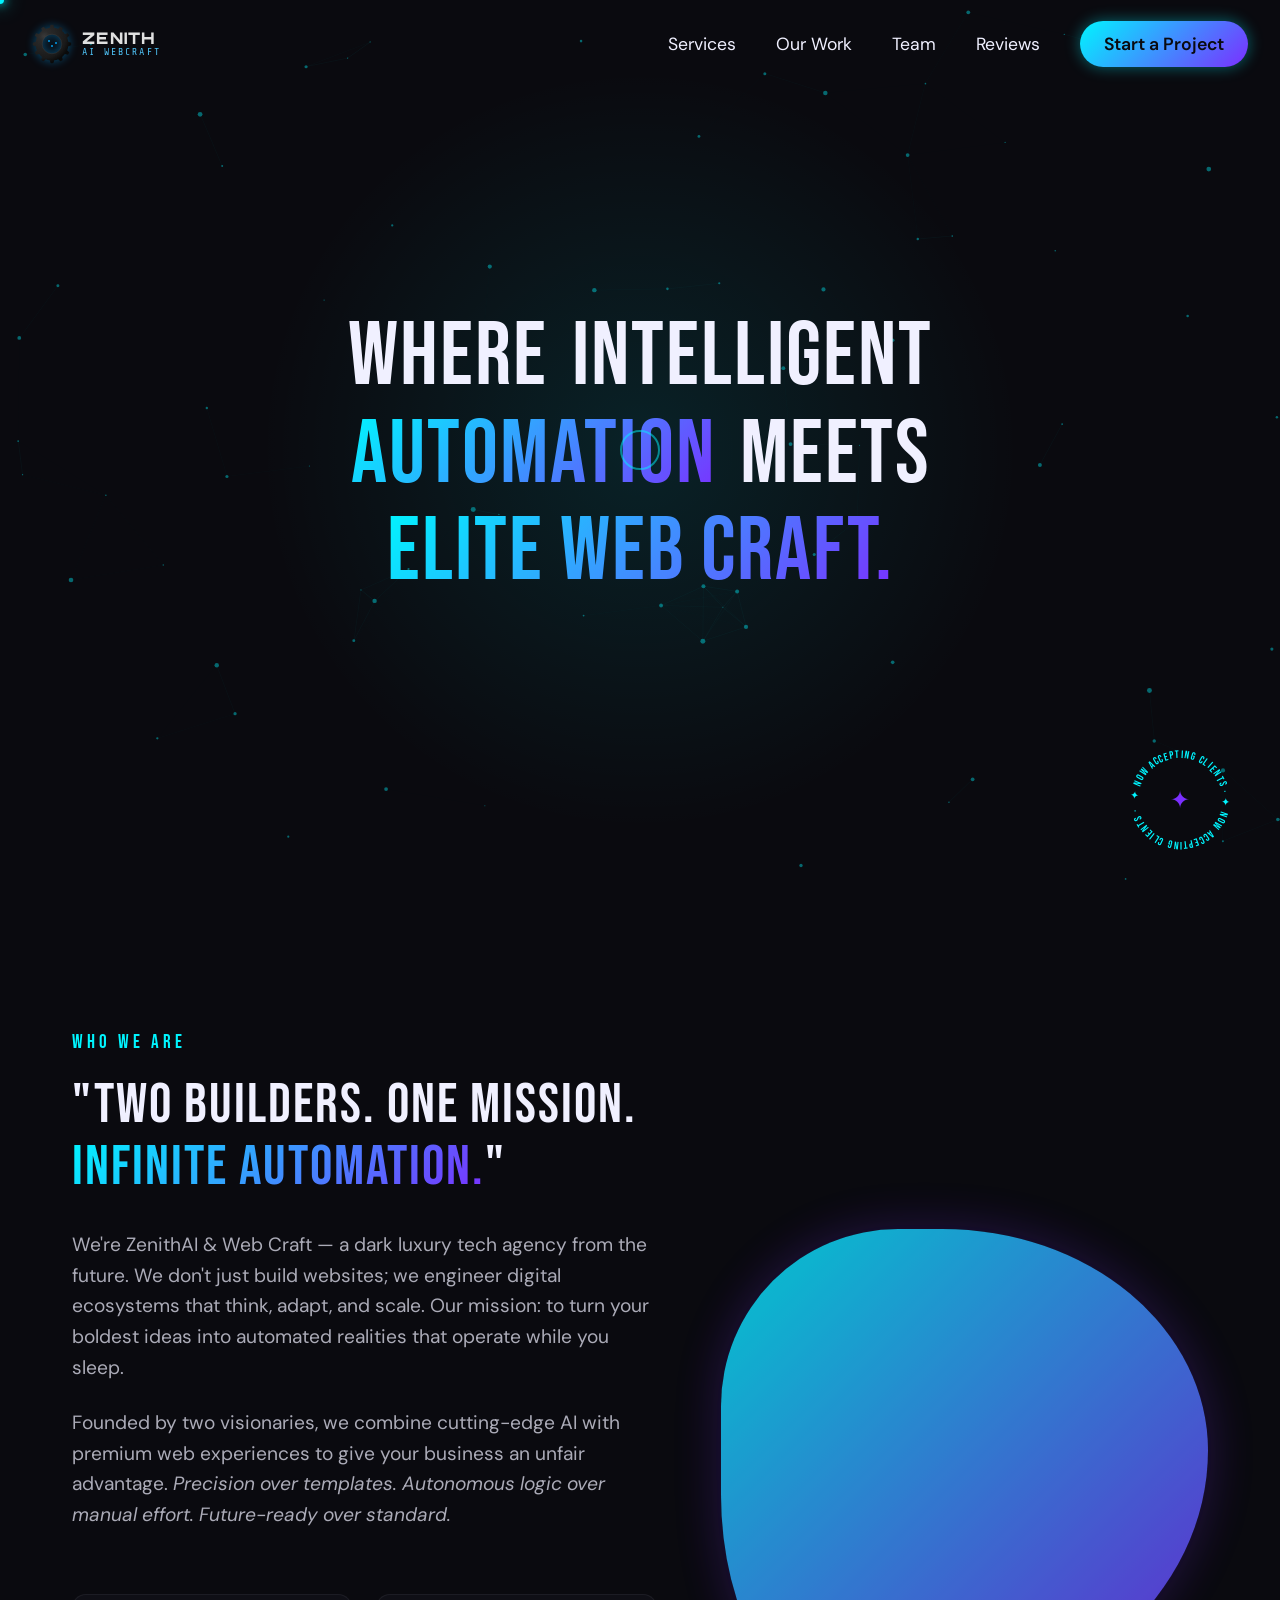
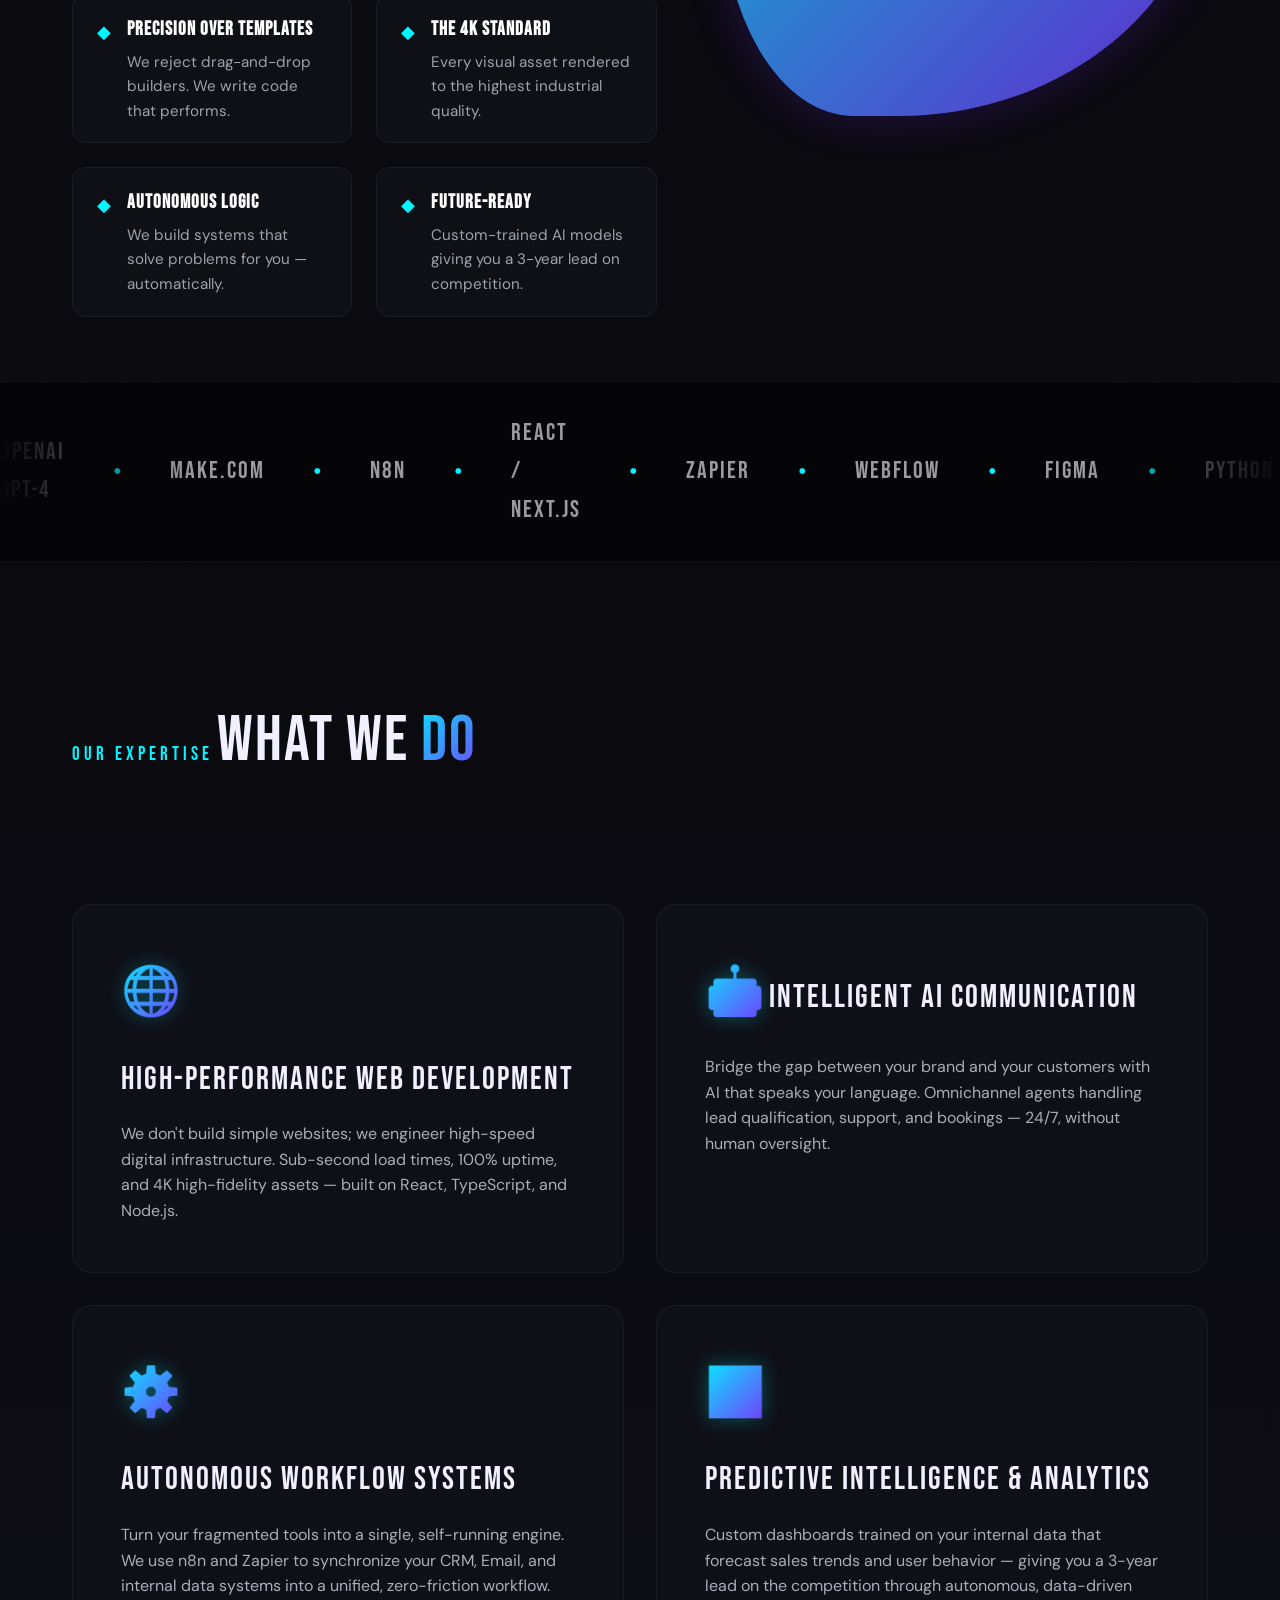
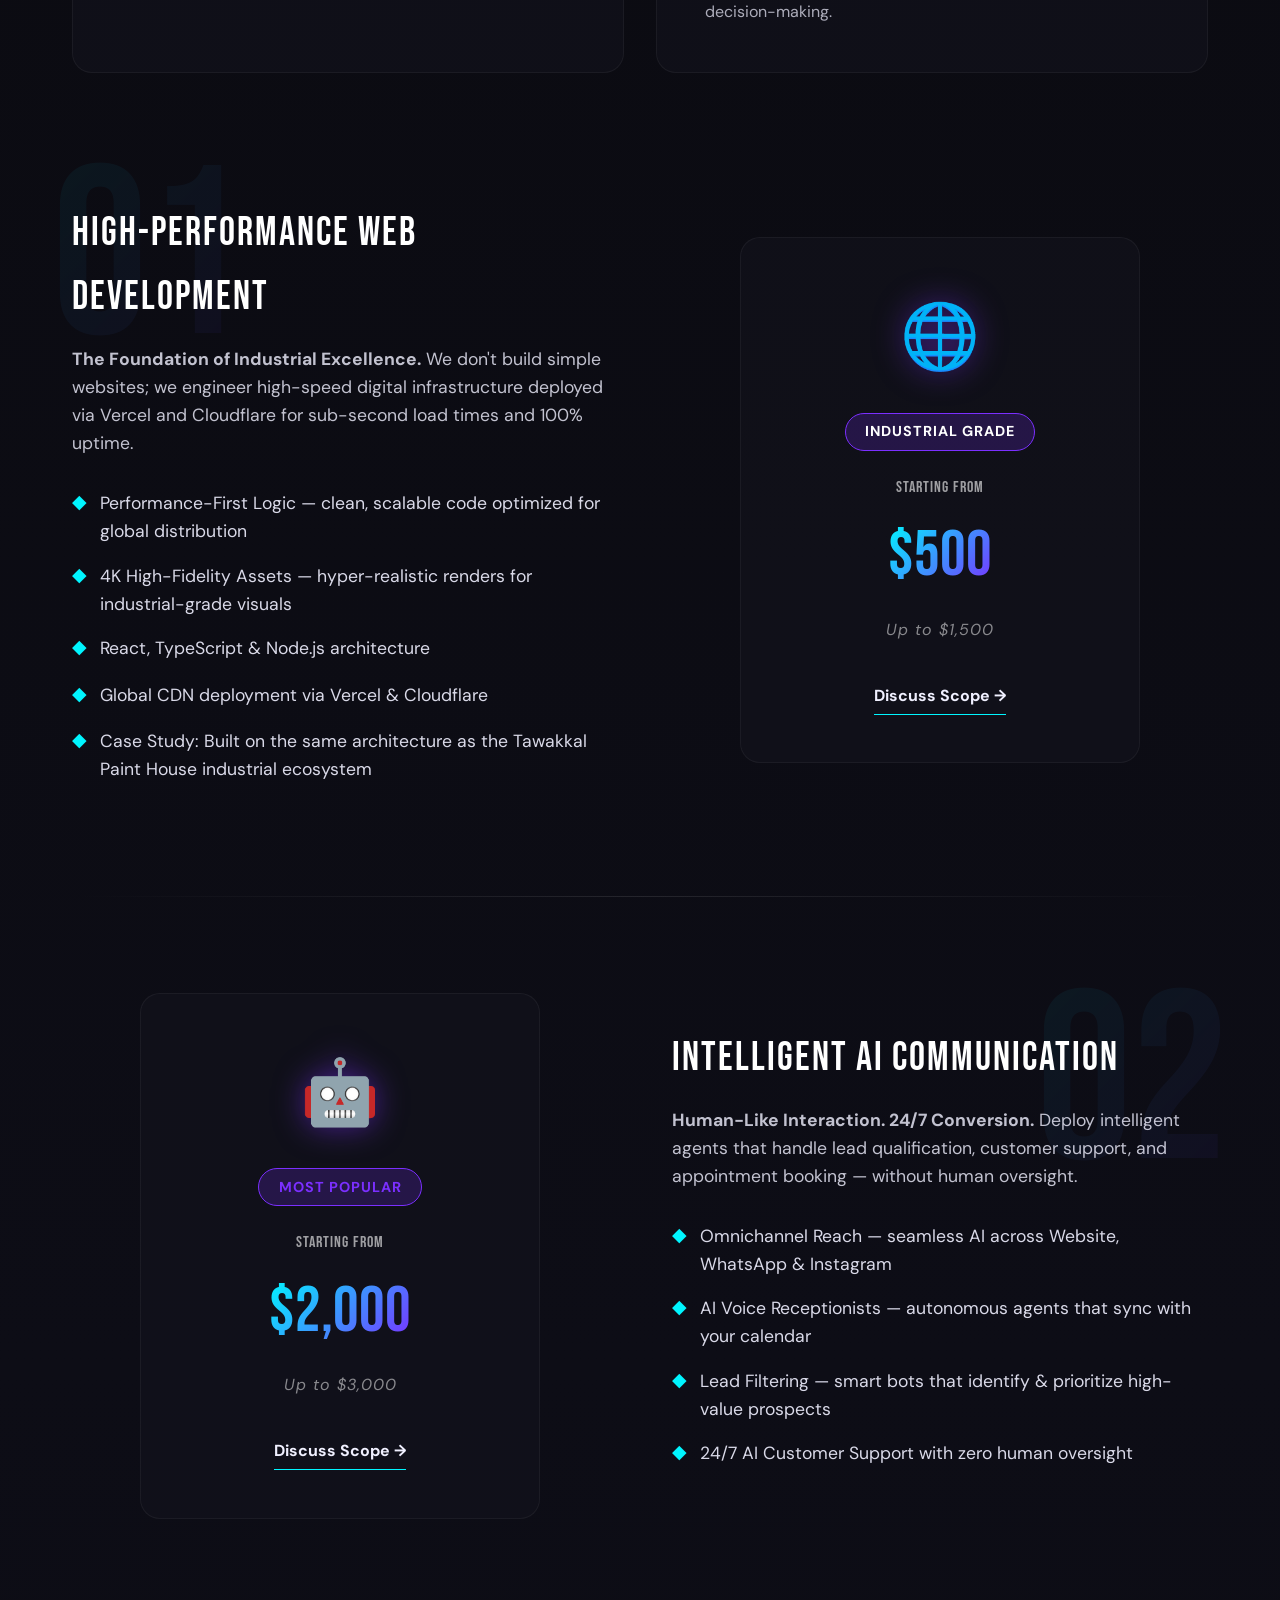
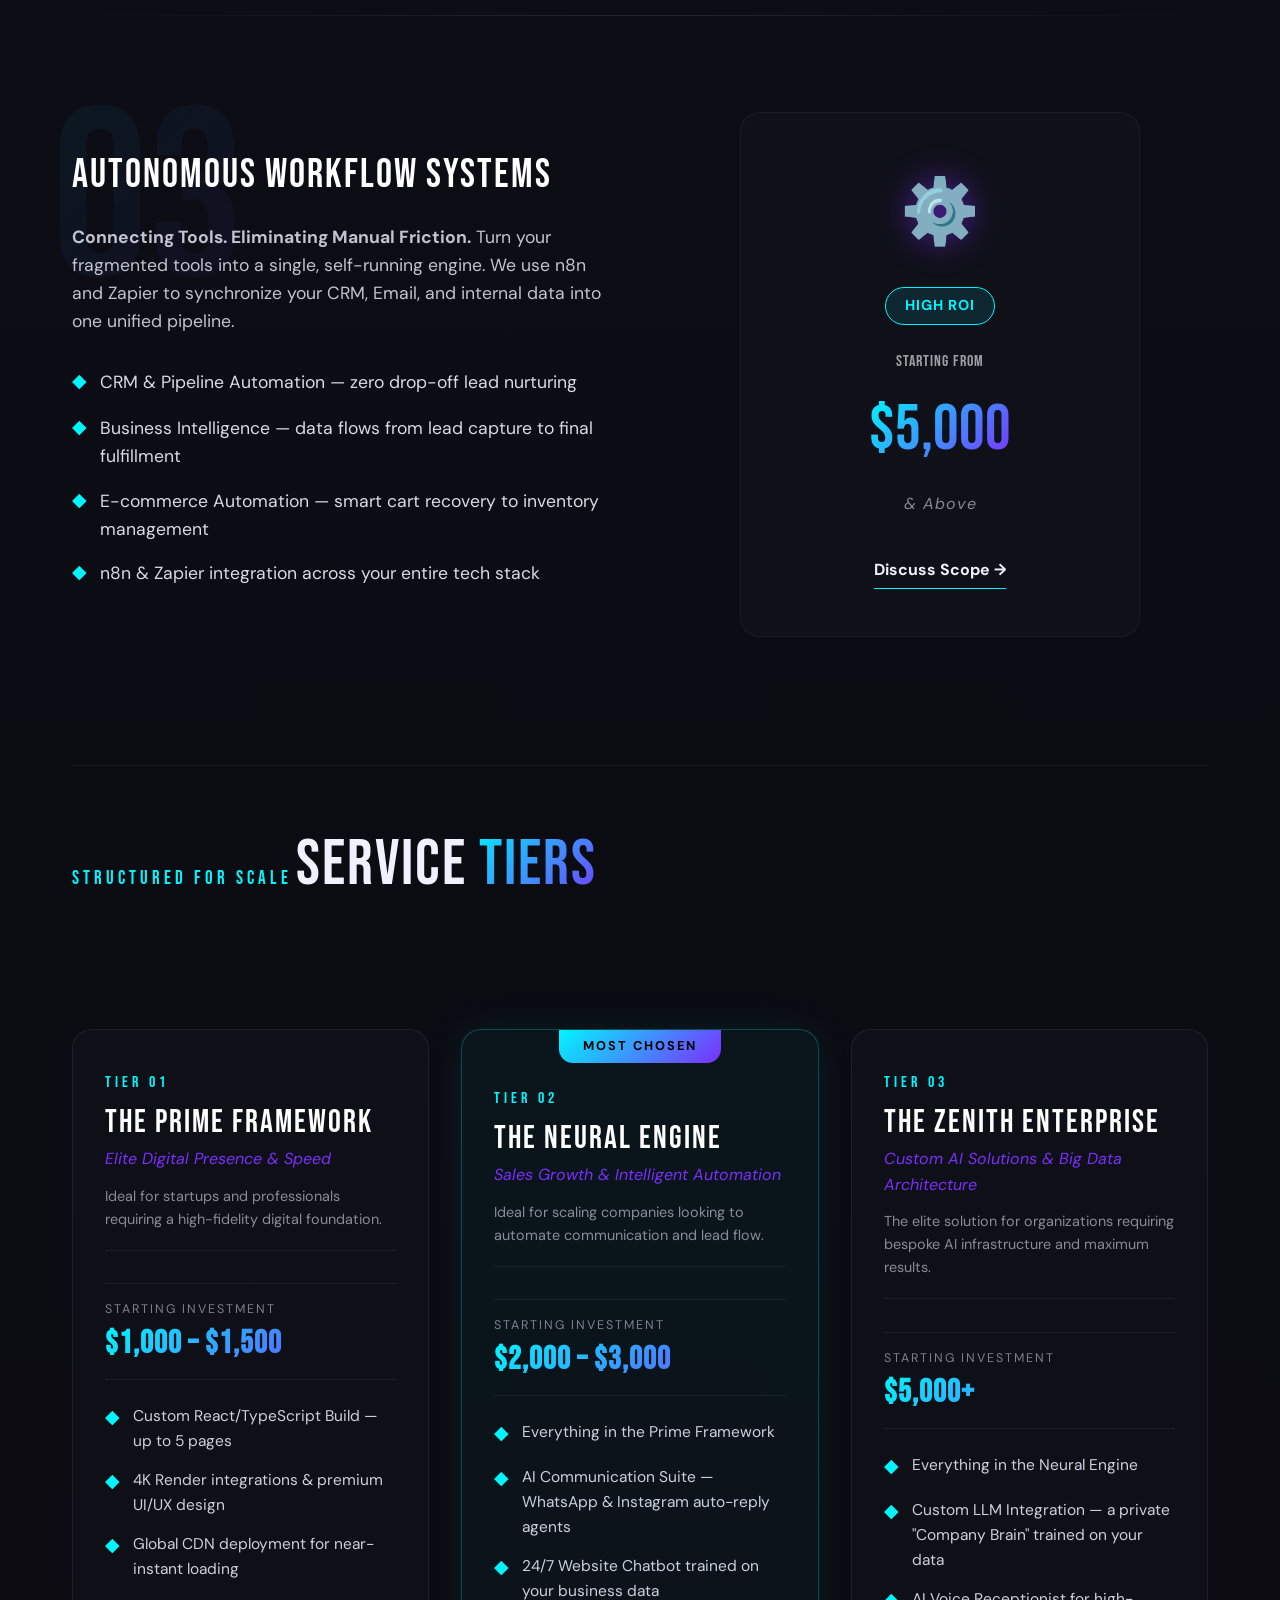
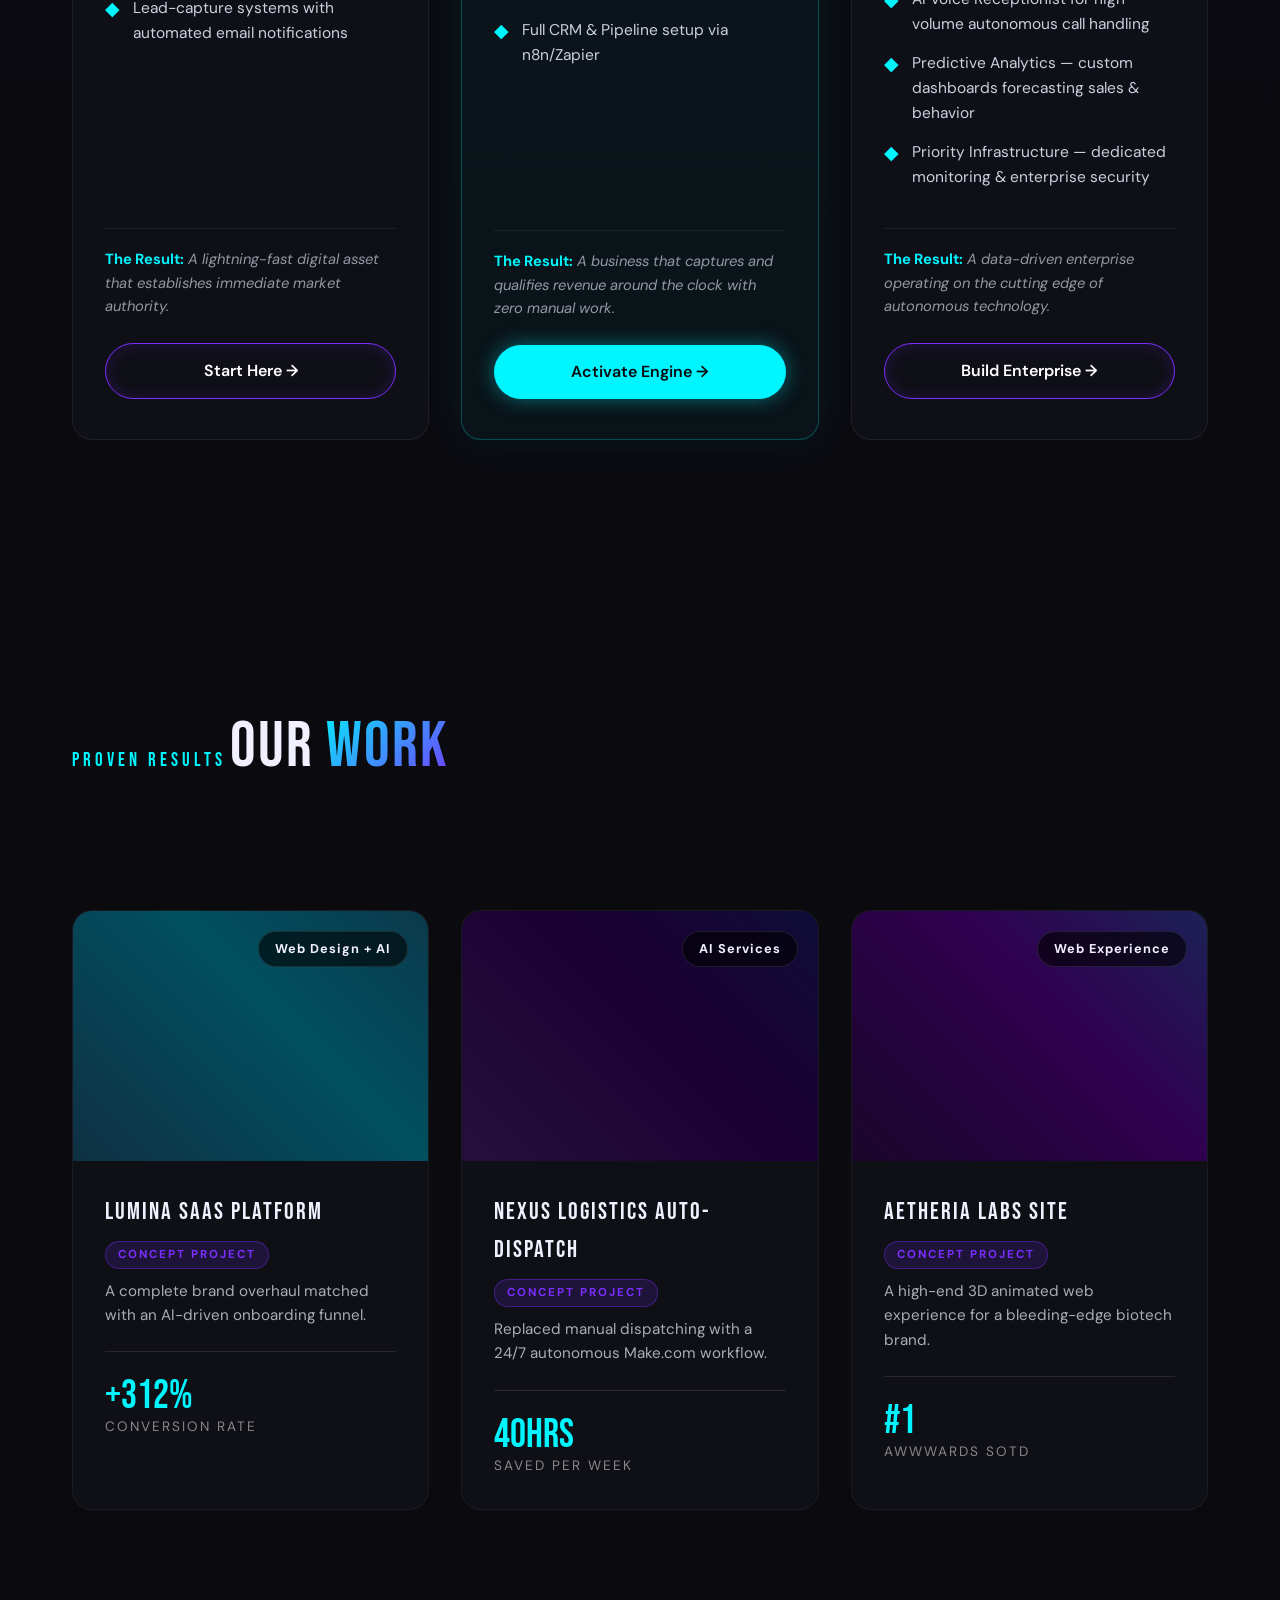
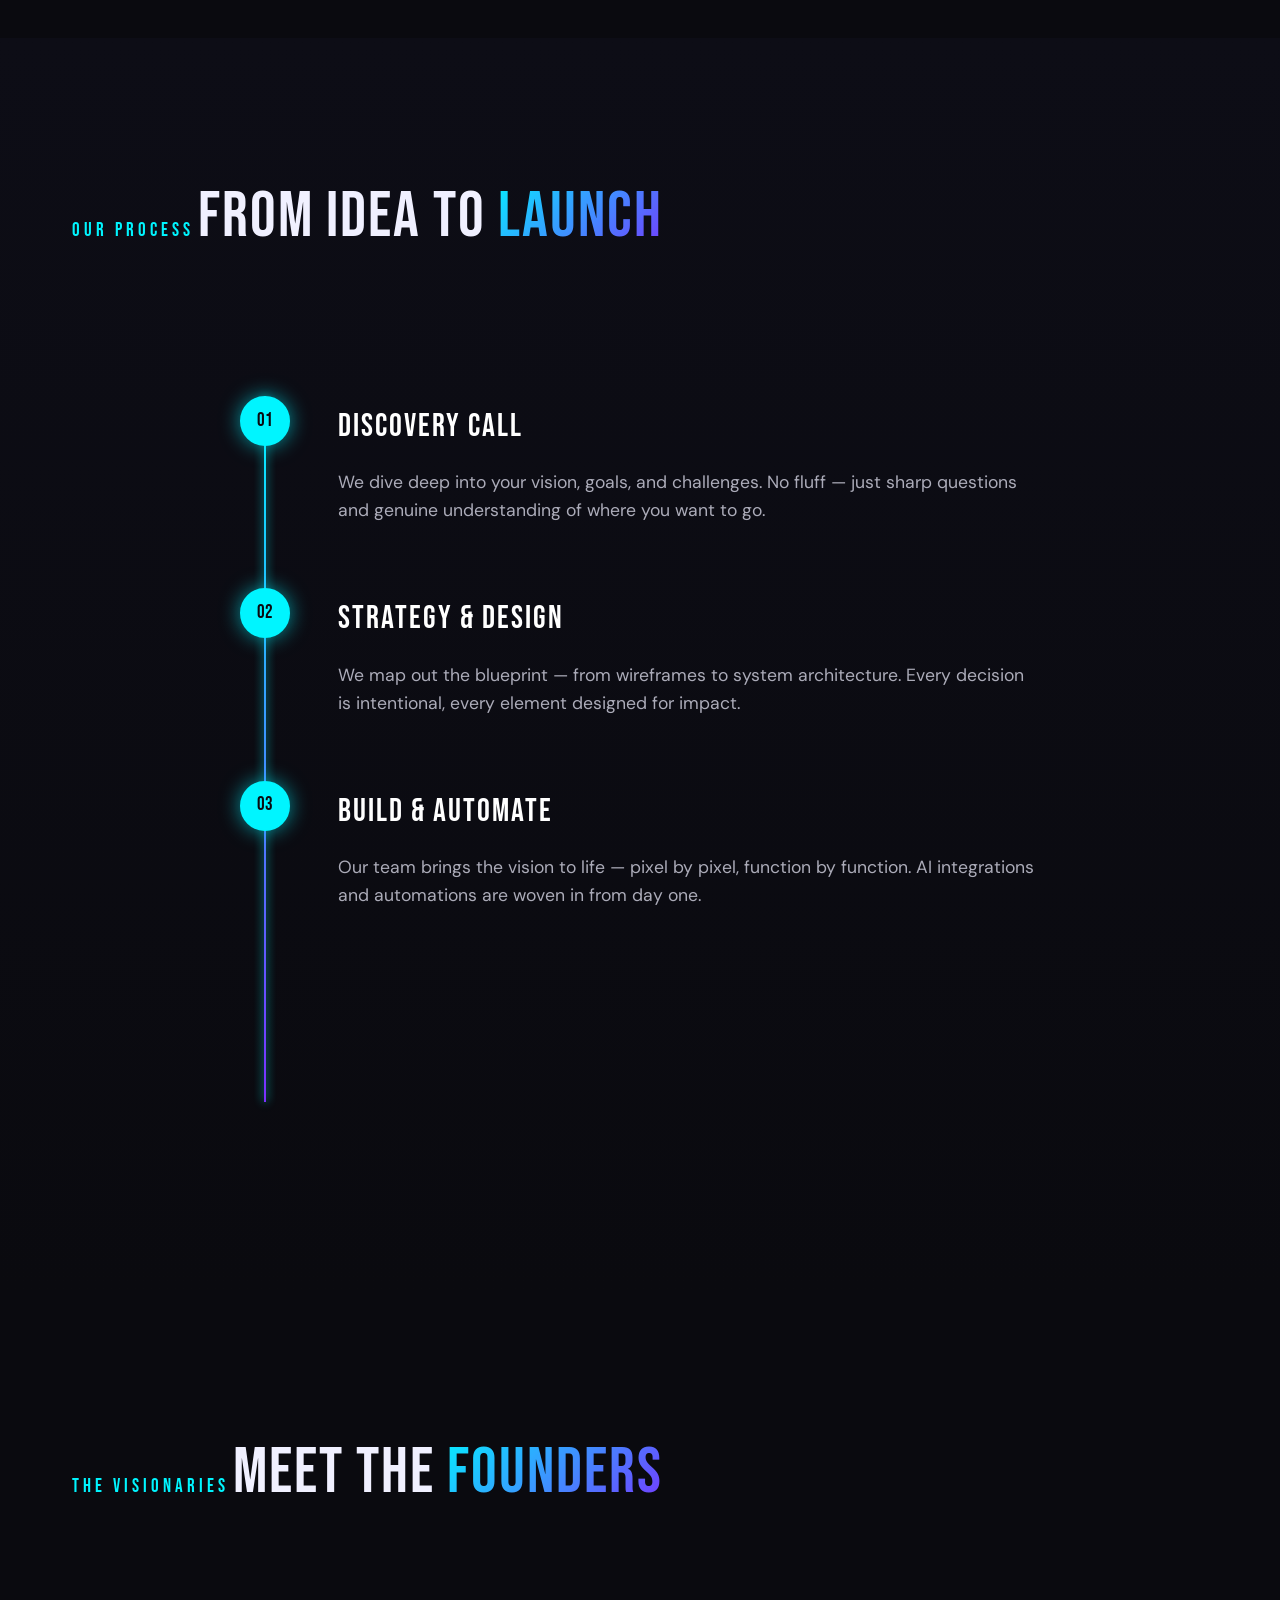
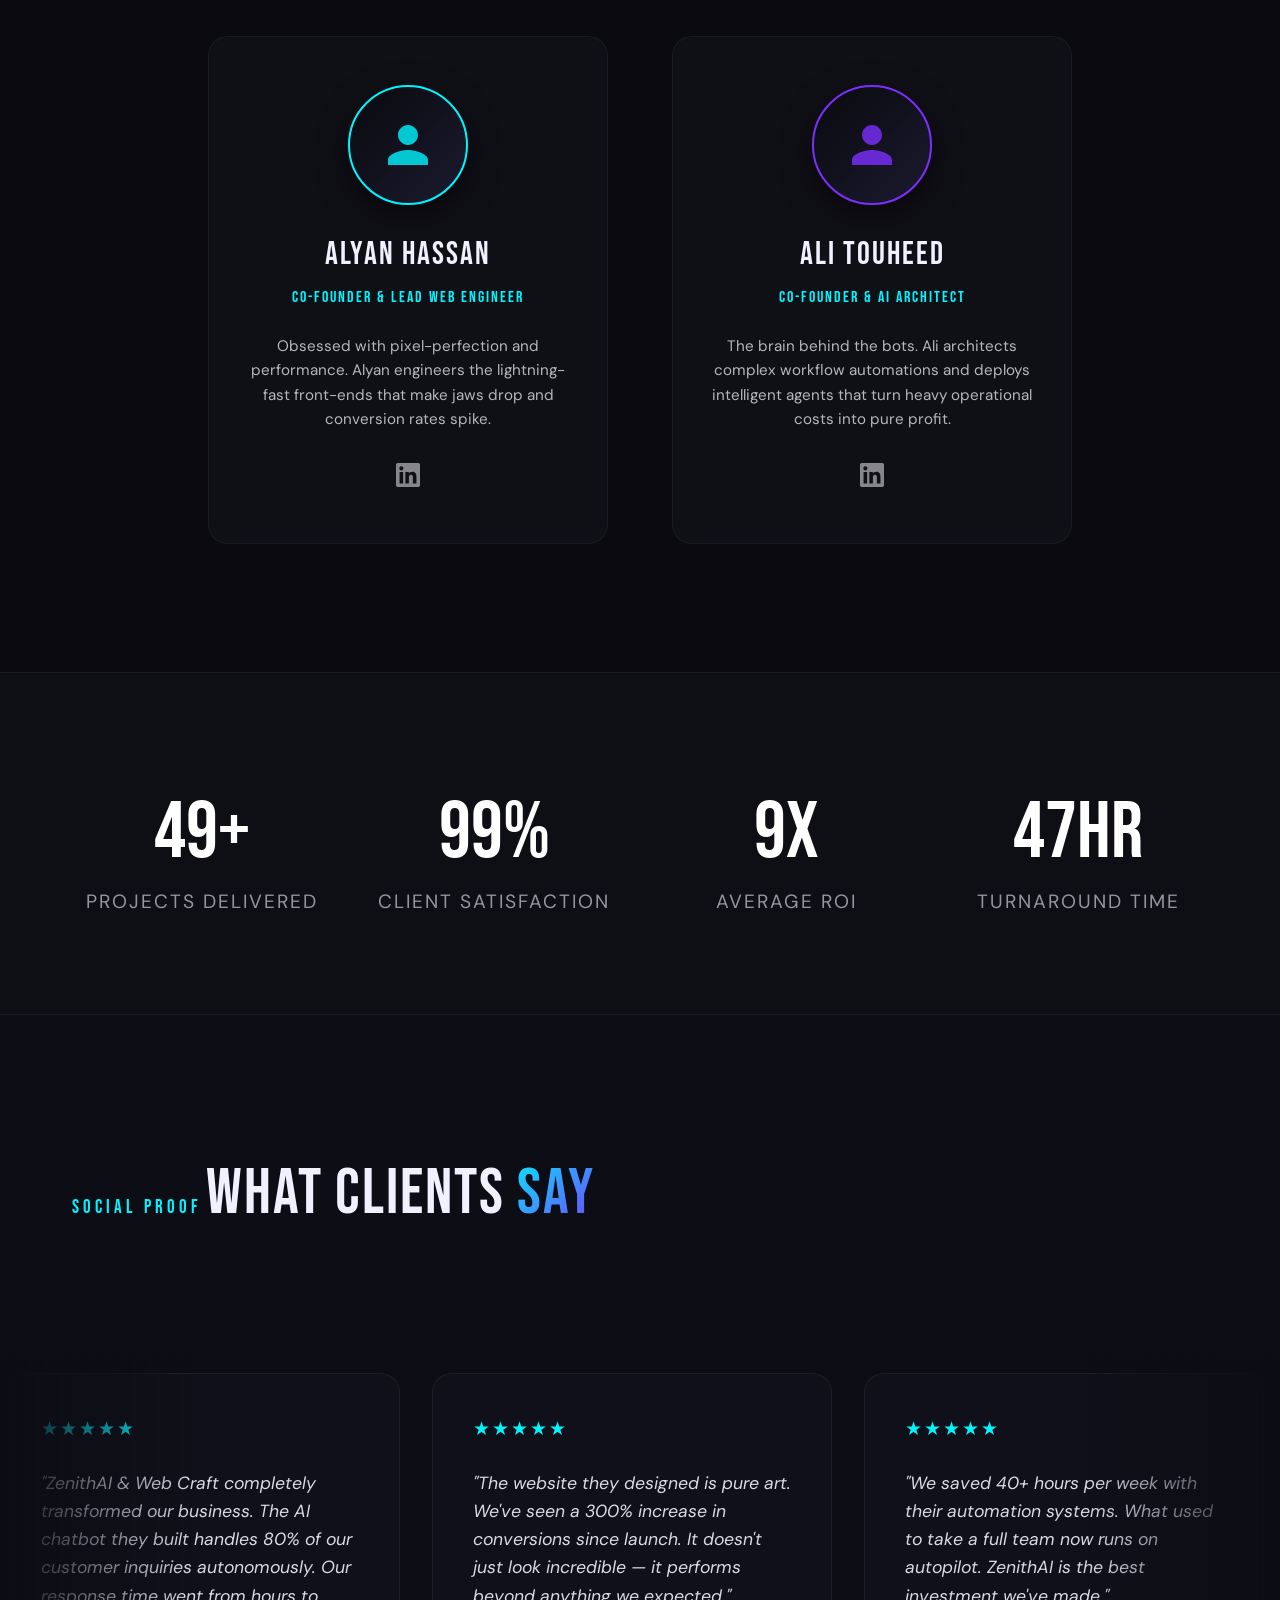
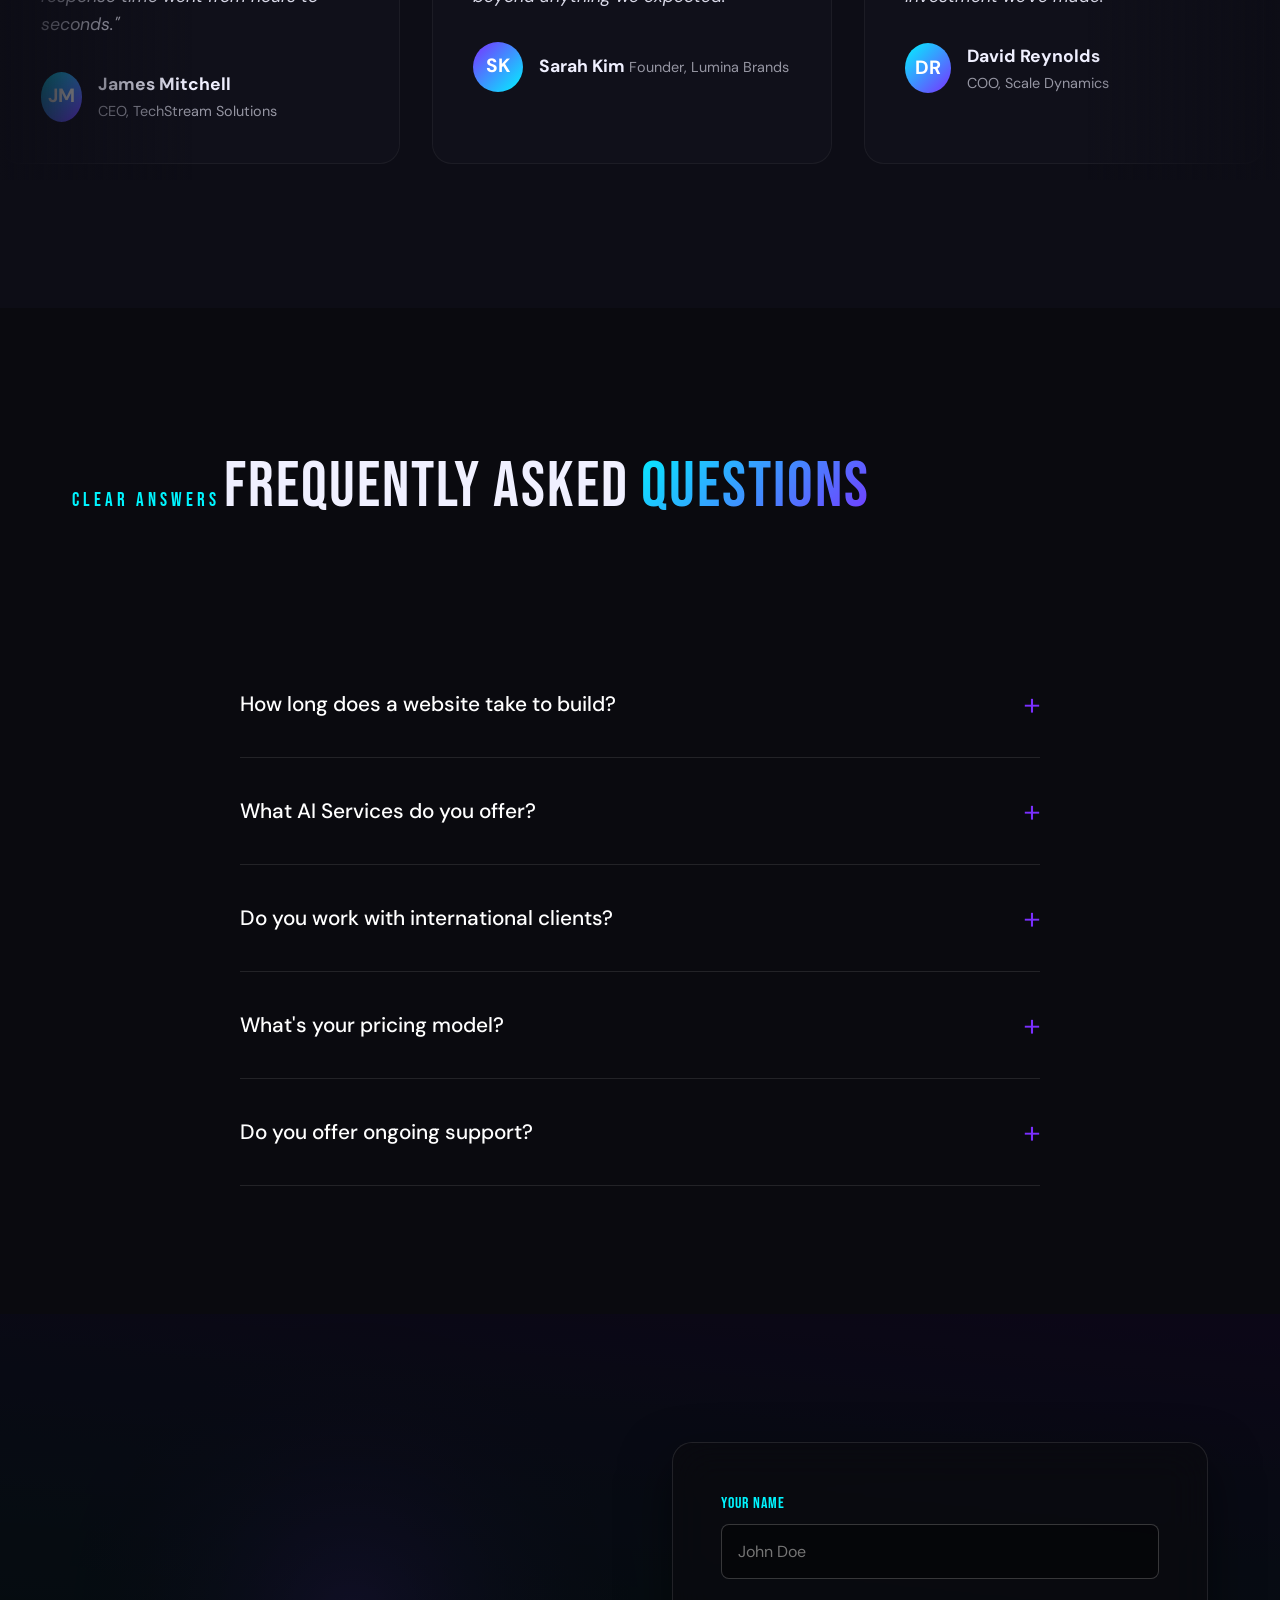
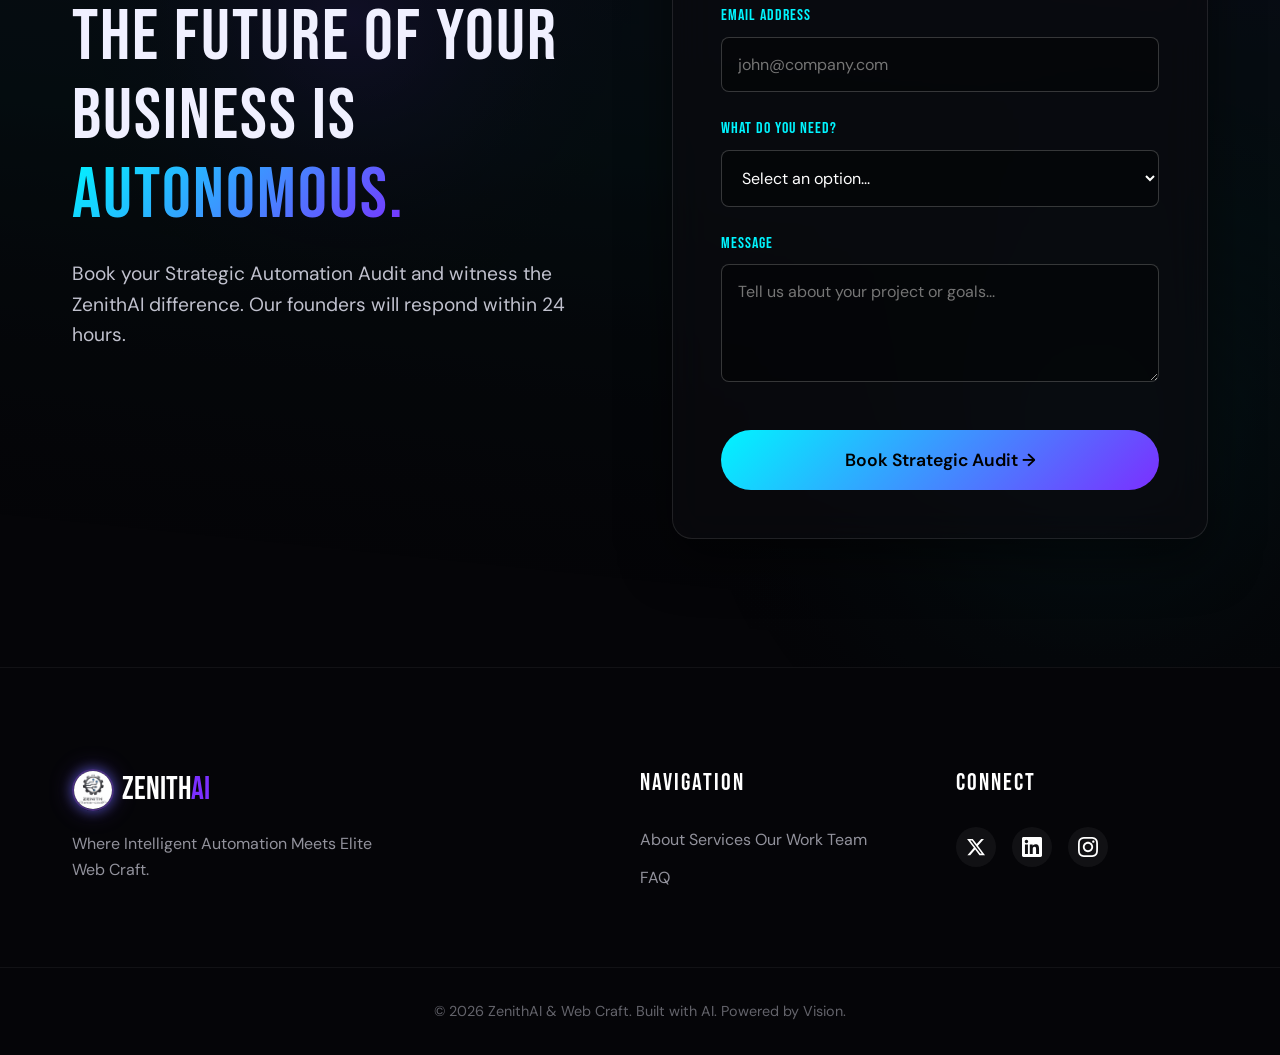
==== commit c75b8edf: "Add files via upload" ====
--- a/2/index.html
+++ b/2/index.html
@@ -1,18 +1,20 @@
 <!DOCTYPE html>
 <html lang="en">
+
 <head>
   <meta charset="UTF-8">
   <meta name="viewport" content="width=device-width, initial-scale=1.0">
   <title>ZenithAI & Web Craft — Where Intelligent Automation Meets Elite Web Craft.</title>
-  <meta name="description" content="ZenithAI & Web Craft is a cutting-edge AI services and web design agency. We build futuristic digital experiences, automate business processes, and drive growth with AI-powered strategies.">
-  
+  <meta name="description"
+    content="ZenithAI & Web Craft is a cutting-edge AI services and web design agency. We build futuristic digital experiences, automate business processes, and drive growth with AI-powered strategies.">
+
   <!-- SEO & OpenGraph -->
   <!-- Circular Favicon via Canvas -->
   <script>
-    (function() {
+    (function () {
       var img = new Image();
       img.src = 'favicon.jpg';
-      img.onload = function() {
+      img.onload = function () {
         var canvas = document.createElement('canvas');
         canvas.width = 64; canvas.height = 64;
         var ctx = canvas.getContext('2d');
@@ -30,7 +32,8 @@
   </script>
   <link rel="icon" type="image/jpeg" href="favicon.jpg">
   <meta property="og:title" content="ZenithAI &amp; Web Craft | Future-Ready AI Services &amp; Web Design">
-  <meta property="og:description" content="A dark luxury tech agency from the future. We build automated systems and stunning web experiences.">
+  <meta property="og:description"
+    content="A dark luxury tech agency from the future. We build automated systems and stunning web experiences.">
   <meta property="og:type" content="website">
   <meta property="og:url" content="https://zenithai-webcraft.com">
   <!-- TODO: Update to absolute URL before launch -->
@@ -38,28 +41,499 @@
 
   <link rel="preconnect" href="https://fonts.googleapis.com">
   <link rel="preconnect" href="https://fonts.gstatic.com" crossorigin>
-  <link href="https://fonts.googleapis.com/css2?family=Bebas+Neue&family=DM+Sans:ital,wght@0,400;0,500;0,600;0,700;1,400&family=Space+Grotesk:wght@400;500;600;700&display=swap" rel="stylesheet">
+  <link
+    href="https://fonts.googleapis.com/css2?family=Bebas+Neue&family=DM+Sans:ital,wght@0,400;0,500;0,600;0,700;1,400&family=Space+Grotesk:wght@400;500;600;700&family=Orbitron:wght@700;900&family=Share+Tech+Mono&display=swap"
+    rel="stylesheet">
   <link rel="stylesheet" href="style.css">
+
+  <!-- ===== ZENITH AI WEBCRAFT INTRO STYLES ===== -->
+  <style>
+    /* ── Intro Overlay ──────────────────────────────────────── */
+    #zenith-intro {
+      position: fixed;
+      inset: 0;
+      z-index: 99999;
+      background: #0d0d1a;
+      display: flex;
+      align-items: center;
+      justify-content: center;
+      flex-direction: column;
+      overflow: hidden;
+      pointer-events: all;
+    }
+
+    #zenith-intro.fade-out {
+      animation: introFadeOut 0.5s ease forwards;
+    }
+
+    @keyframes introFadeOut {
+      to {
+        opacity: 0;
+        visibility: hidden;
+        pointer-events: none;
+      }
+    }
+
+    /* ── Ambient particles ──────────────────────────────────── */
+    .intro-particles {
+      position: absolute;
+      inset: 0;
+      pointer-events: none;
+      overflow: hidden;
+    }
+
+    .intro-particles span {
+      position: absolute;
+      width: 2px;
+      height: 2px;
+      background: #00aaff;
+      border-radius: 50%;
+      opacity: 0;
+      animation: particleFly 4s ease-in-out infinite;
+    }
+
+    @keyframes particleFly {
+      0% {
+        transform: translateY(0) scale(1);
+        opacity: 0;
+      }
+
+      20% {
+        opacity: 0.6;
+      }
+
+      80% {
+        opacity: 0.3;
+      }
+
+      100% {
+        transform: translateY(-120vh) scale(0.3);
+        opacity: 0;
+      }
+    }
+
+    /* ── Gear wrapper ───────────────────────────────────────── */
+    #intro-gear-wrap {
+      position: relative;
+      width: 200px;
+      height: 200px;
+      display: flex;
+      align-items: center;
+      justify-content: center;
+      transform: scale(0) rotate(-180deg);
+      animation: gearEntrance 1.2s cubic-bezier(0.22, 1, 0.36, 1) 0.2s forwards;
+      filter: drop-shadow(0 0 32px #00aaff88);
+    }
+
+    @media (max-width: 767px) {
+      #intro-gear-wrap {
+        width: 120px;
+        height: 120px;
+      }
+    }
+
+    @keyframes gearEntrance {
+      to {
+        transform: scale(1) rotate(0deg);
+      }
+    }
+
+    /* Removed gear shimmer sweep based on user feedback */
+
+    /* ── Gear SVG spin ──────────────────────────────────────── */
+    #intro-gear-svg {
+      width: 100%;
+      height: 100%;
+      animation: introGearSpin 12s linear 1.4s infinite;
+    }
+
+    @keyframes introGearSpin {
+      to {
+        transform: rotate(360deg);
+      }
+    }
+
+    /* ── Circuit nodes ──────────────────────────────────────── */
+    .cn {
+      animation: nodePulse 0.4s ease both;
+    }
+
+    .cn:nth-child(1) {
+      animation-delay: 0.5s;
+    }
+
+    .cn:nth-child(2) {
+      animation-delay: 0.65s;
+    }
+
+    .cn:nth-child(3) {
+      animation-delay: 0.8s;
+    }
+
+    .cn:nth-child(4) {
+      animation-delay: 0.95s;
+    }
+
+    .cn:nth-child(5) {
+      animation-delay: 1.1s;
+    }
+
+    .cn:nth-child(6) {
+      animation-delay: 1.25s;
+    }
+
+    @keyframes nodePulse {
+      0% {
+        opacity: 0;
+        r: 3;
+      }
+
+      50% {
+        opacity: 1;
+        r: 6;
+        filter: url(#blueGlow);
+      }
+
+      100% {
+        opacity: 0.85;
+        r: 4;
+      }
+    }
+
+    /* ── Global pulse ───────────────────────────────────────── */
+    #intro-logo-group {
+      display: flex;
+      flex-direction: column;
+      align-items: center;
+      gap: 10px;
+    }
+
+    #intro-logo-group.pulse-together {
+      animation: globalPulse 0.6s ease 2.8s both;
+    }
+
+    @keyframes globalPulse {
+      0% {
+        filter: drop-shadow(0 0 0px #00aaff);
+      }
+
+      50% {
+        filter: drop-shadow(0 0 40px #00aaff) drop-shadow(0 0 80px #00aaff66);
+      }
+
+      100% {
+        filter: drop-shadow(0 0 8px #00aaff44);
+      }
+    }
+
+    /* ── ZENITH text ────────────────────────────────────────── */
+    #intro-zenith {
+      font-family: 'Orbitron', sans-serif;
+      font-weight: 900;
+      font-size: clamp(2.4rem, 8vw, 4.5rem);
+      color: #e0e0e0;
+      letter-spacing: 0.12em;
+      line-height: 1;
+      display: flex;
+      overflow: hidden;
+      text-shadow: 0 0 40px #00aaff66, 0 2px 4px rgba(0, 0, 0, 0.8);
+    }
+
+    @media (max-width: 767px) {
+      #intro-zenith {
+        font-size: clamp(1.8rem, 10vw, 2.8rem);
+      }
+    }
+
+    .z-letter {
+      display: inline-block;
+      opacity: 0;
+      transform: translateX(60px);
+      animation: letterSlideIn 0.12s cubic-bezier(0.22, 1, 0.36, 1) both;
+    }
+
+    .z-letter:nth-child(1) {
+      animation-delay: 1.45s;
+    }
+
+    .z-letter:nth-child(2) {
+      animation-delay: 1.57s;
+    }
+
+    .z-letter:nth-child(3) {
+      animation-delay: 1.69s;
+    }
+
+    .z-letter:nth-child(4) {
+      animation-delay: 1.81s;
+    }
+
+    .z-letter:nth-child(5) {
+      animation-delay: 1.93s;
+    }
+
+    .z-letter:nth-child(6) {
+      animation-delay: 2.05s;
+    }
+
+    @keyframes letterSlideIn {
+      to {
+        opacity: 1;
+        transform: translateX(0);
+        text-shadow: 0 0 20px #00aaff, 0 0 40px #00aaff44;
+      }
+    }
+
+    /* ── AI WEBCRAFT subtext ─────────────────────────────────── */
+    #intro-subtext-wrap {
+      position: relative;
+      overflow: hidden;
+    }
+
+    #intro-subtext {
+      font-family: 'Share Tech Mono', monospace;
+      font-size: clamp(0.75rem, 2.5vw, 1.1rem);
+      color: #4fc3f7;
+      letter-spacing: 0.35em;
+      text-transform: uppercase;
+      opacity: 0;
+      animation: subtextFadeIn 0.5s ease 2.3s forwards;
+    }
+
+    @media (max-width: 767px) {
+      #intro-subtext {
+        font-size: 0.7rem;
+        letter-spacing: 0.2em;
+      }
+    }
+
+    @keyframes subtextFadeIn {
+      to {
+        opacity: 1;
+      }
+    }
+
+    /* circuit underline */
+    #intro-circuit-line {
+      position: absolute;
+      bottom: -3px;
+      left: 0;
+      height: 1px;
+      background: linear-gradient(90deg, #00aaff, #4fc3f7, transparent);
+      width: 0;
+      animation: circuitDraw 0.6s ease 2.55s forwards;
+      box-shadow: 0 0 6px #00aaff;
+    }
+
+    @keyframes circuitDraw {
+      to {
+        width: 100%;
+      }
+    }
+
+    /* ── Phase 2: shrink to navbar ──────────────────────────── */
+    #zenith-intro.phase2 #intro-logo-group {
+      animation: shrinkToNav 0.9s cubic-bezier(0.77, 0, 0.18, 1) forwards;
+    }
+
+    @keyframes shrinkToNav {
+      from {
+        transform: scale(1) translate(0, 0);
+        opacity: 1;
+      }
+
+      to {
+        transform: scale(0.18) translate(calc(-50vw + 120px), calc(-50vh + 32px));
+        opacity: 0;
+      }
+    }
+
+    /* ── Navbar logo (idle state) ───────────────────────────── */
+    .nav-gear-wrap {
+      display: flex;
+      align-items: center;
+      gap: 10px;
+      text-decoration: none;
+      cursor: pointer;
+    }
+
+    .nav-gear-svg {
+      width: 40px;
+      height: 40px;
+      flex-shrink: 0;
+      animation: navGearSpin 20s linear infinite;
+      filter: drop-shadow(0 0 4px #00aaff66);
+      transition: filter 0.3s ease;
+    }
+
+    @keyframes navGearSpin {
+      to {
+        transform: rotate(360deg);
+      }
+    }
+
+    .nav-gear-wrap:hover .nav-gear-svg {
+      animation: navGearSpinFast 2s linear infinite;
+      filter: drop-shadow(0 0 10px #00aaff) drop-shadow(0 0 20px #00aaff66);
+    }
+
+    @keyframes navGearSpinFast {
+      to {
+        transform: rotate(360deg);
+      }
+    }
+
+    .nav-zenith-label {
+      display: flex;
+      flex-direction: column;
+      line-height: 1.1;
+    }
+
+    .nav-zenith-label .nz-top {
+      font-family: 'Orbitron', sans-serif;
+      font-weight: 900;
+      font-size: 1rem;
+      color: #e0e0e0;
+      letter-spacing: 0.08em;
+    }
+
+    .nav-zenith-label .nz-bot {
+      font-family: 'Share Tech Mono', monospace;
+      font-size: 0.62rem;
+      color: #4fc3f7;
+      letter-spacing: 0.22em;
+    }
+
+    /* ── Page content hidden during intro ───────────────────── */
+    #page-content {
+      opacity: 0;
+    }
+
+    #page-content.revealed {
+      animation: pageReveal 0.6s ease forwards;
+    }
+
+    @keyframes pageReveal {
+      to {
+        opacity: 1;
+      }
+    }
+  </style>
 </head>
+
 <body>
   <!-- Custom Cursor -->
   <div class="cursor-dot" id="cursorDot"></div>
   <div class="cursor-ring" id="cursorRing"></div>
 
-  <!-- Splash Screen -->
-  <div class="splash-screen" id="splashScreen">
-    <div class="splash-logo">
-      <img src="logo.jpg" alt="ZenithAI & Web Craft Logo" class="splash-logo-img">
-    </div>
-    <div class="splash-tagline">ZenithAI & Web Craft</div>
-  </div>
+  <!-- ===== ZENITH AI WEBCRAFT ANIMATED INTRO ===== -->
+  <div id="zenith-intro" role="presentation" aria-hidden="true">
+
+    <!-- Ambient particles -->
+    <div class="intro-particles" id="introParticles"></div>
+
+    <!-- Central logo group -->
+    <div id="intro-logo-group" class="pulse-together">
+
+      <!-- SVG Gear -->
+      <div id="intro-gear-wrap">
+        <svg id="intro-gear-svg" viewBox="0 0 200 200" xmlns="http://www.w3.org/2000/svg">
+          <defs>
+            <filter id="gearDrop" x="-30%" y="-30%" width="160%" height="160%">
+              <feDropShadow dx="2" dy="4" stdDeviation="6" flood-color="#000000" flood-opacity="0.6" />
+            </filter>
+            <filter id="nodeGlow" x="-200%" y="-200%" width="500%" height="500%">
+              <feGaussianBlur stdDeviation="3" result="blur" />
+              <feMerge>
+                <feMergeNode in="blur" />
+                <feMergeNode in="SourceGraphic" />
+              </feMerge>
+            </filter>
+            <radialGradient id="gearGrad" cx="30%" cy="30%" r="70%">
+              <stop offset="0%" stop-color="#3a3a3a" />
+              <stop offset="20%" stop-color="#2a2a2a" />
+              <stop offset="80%" stop-color="#1a1a1a" />
+              <stop offset="100%" stop-color="#0a0a0a" />
+            </radialGradient>
+          </defs>
+
+          <!-- 3D Dimensional Gear Body (12 Teeth) with Drop Shadow -->
+          <path filter="url(#gearDrop)" fill="url(#gearGrad)" fill-rule="evenodd"
+            d="M 181.20,88.59 L 195.77,93.30 A 96,96 0 0,1 195.77,106.70 L 181.20,111.41 A 82,82 0 0,1 176.03,130.72 L 186.28,142.08 A 96,96 0 0,1 179.59,153.68 L 164.62,150.48 A 82,82 0 0,1 150.48,164.62 L 153.68,179.59 A 96,96 0 0,1 142.08,186.28 L 130.72,176.03 A 82,82 0 0,1 111.41,181.20 L 106.70,195.77 A 96,96 0 0,1 93.30,195.77 L 88.59,181.20 A 82,82 0 0,1 69.28,176.03 L 57.92,186.28 A 96,96 0 0,1 46.32,179.59 L 49.52,164.62 A 82,82 0 0,1 35.38,150.48 L 20.41,153.68 A 96,96 0 0,1 13.72,142.08 L 23.97,130.72 A 82,82 0 0,1 18.80,111.41 L 4.23,106.70 A 96,96 0 0,1 4.23,93.30 L 18.80,88.59 A 82,82 0 0,1 23.97,69.28 L 13.72,57.92 A 96,96 0 0,1 20.41,46.32 L 35.38,49.52 A 82,82 0 0,1 49.52,35.38 L 46.32,20.41 A 96,96 0 0,1 57.92,13.72 L 69.28,23.97 A 82,82 0 0,1 88.59,18.80 L 93.30,4.23 A 96,96 0 0,1 106.70,4.23 L 111.41,18.80 A 82,82 0 0,1 130.72,23.97 L 142.08,13.72 A 96,96 0 0,1 153.68,20.41 L 150.48,35.38 A 82,82 0 0,1 164.62,49.52 L 179.59,46.32 A 96,96 0 0,1 186.28,57.92 L 176.03,69.28 A 82,82 0 0,1 181.20,88.59 Z M 148.00,100 A 48,48 0 1,0 52.00,100 A 48,48 0 1,0 148.00,100 Z" />
+
+          <!-- Thin inner ring highlight to simulate inner rim lighting -->
+          <circle cx="100" cy="100" r="49" fill="none" stroke="#4a4a4a" stroke-width="2" opacity="0.8" />
+          <!-- Inner depth shadow -->
+          <circle cx="100" cy="100" r="47.5" fill="none" stroke="#000000" stroke-width="1" opacity="0.5" />
+
+          <!-- Circuit details inside hollow center -->
+          <g>
+            <!-- 3 Glowing Blue Nodes -->
+            <g filter="url(#nodeGlow)">
+              <circle class="cn" cx="85" cy="85" r="4" fill="#00aaff" />
+              <circle class="cn" cx="100" cy="110" r="4" fill="#00aaff" />
+              <circle class="cn" cx="120" cy="95" r="4" fill="#00aaff" />
+            </g>
+          </g>
+        </svg>
+      </div>
+
+      <!-- ZENITH text -->
+      <div id="intro-zenith" aria-label="ZENITH">
+        <span class="z-letter">Z</span>
+        <span class="z-letter">E</span>
+        <span class="z-letter">N</span>
+        <span class="z-letter">I</span>
+        <span class="z-letter">T</span>
+        <span class="z-letter">H</span>
+      </div>
+
+      <!-- AI WEBCRAFT subtext -->
+      <div id="intro-subtext-wrap">
+        <div id="intro-subtext">AI&nbsp;&nbsp;WEBCRAFT</div>
+        <div id="intro-circuit-line"></div>
+      </div>
+
+    </div><!-- /intro-logo-group -->
+  </div><!-- /zenith-intro -->
 
   <!-- Navbar -->
   <nav class="navbar" id="navbar">
     <div class="nav-container">
-      <a href="#hero" class="nav-logo">
-        <img src="logo.jpg" alt="ZenithAI & Web Craft" class="nav-logo-img">
-        <span class="logo-text">Zenith<span class="logo-ai">AI</span></span>
+      <a href="#hero" class="nav-gear-wrap" id="navLogoLink" aria-label="ZenithAI WebCraft - Home">
+        <!-- Navbar gear (idle slow spin) -->
+        <svg class="nav-gear-svg" viewBox="0 0 200 200" xmlns="http://www.w3.org/2000/svg" aria-hidden="true">
+          <defs>
+            <radialGradient id="navGearGrad" cx="30%" cy="30%" r="70%">
+              <stop offset="0%" stop-color="#3a3a3a" />
+              <stop offset="20%" stop-color="#2a2a2a" />
+              <stop offset="80%" stop-color="#1a1a1a" />
+              <stop offset="100%" stop-color="#0a0a0a" />
+            </radialGradient>
+            <filter id="navNodeGlow" x="-200%" y="-200%" width="500%" height="500%">
+              <feGaussianBlur stdDeviation="2" result="b" />
+              <feMerge>
+                <feMergeNode in="b" />
+                <feMergeNode in="SourceGraphic" />
+              </feMerge>
+            </filter>
+          </defs>
+          <path fill="url(#navGearGrad)" fill-rule="evenodd"
+            d="M 181.20,88.59 L 195.77,93.30 A 96,96 0 0,1 195.77,106.70 L 181.20,111.41 A 82,82 0 0,1 176.03,130.72 L 186.28,142.08 A 96,96 0 0,1 179.59,153.68 L 164.62,150.48 A 82,82 0 0,1 150.48,164.62 L 153.68,179.59 A 96,96 0 0,1 142.08,186.28 L 130.72,176.03 A 82,82 0 0,1 111.41,181.20 L 106.70,195.77 A 96,96 0 0,1 93.30,195.77 L 88.59,181.20 A 82,82 0 0,1 69.28,176.03 L 57.92,186.28 A 96,96 0 0,1 46.32,179.59 L 49.52,164.62 A 82,82 0 0,1 35.38,150.48 L 20.41,153.68 A 96,96 0 0,1 13.72,142.08 L 23.97,130.72 A 82,82 0 0,1 18.80,111.41 L 4.23,106.70 A 96,96 0 0,1 4.23,93.30 L 18.80,88.59 A 82,82 0 0,1 23.97,69.28 L 13.72,57.92 A 96,96 0 0,1 20.41,46.32 L 35.38,49.52 A 82,82 0 0,1 49.52,35.38 L 46.32,20.41 A 96,96 0 0,1 57.92,13.72 L 69.28,23.97 A 82,82 0 0,1 88.59,18.80 L 93.30,4.23 A 96,96 0 0,1 106.70,4.23 L 111.41,18.80 A 82,82 0 0,1 130.72,23.97 L 142.08,13.72 A 96,96 0 0,1 153.68,20.41 L 150.48,35.38 A 82,82 0 0,1 164.62,49.52 L 179.59,46.32 A 96,96 0 0,1 186.28,57.92 L 176.03,69.28 A 82,82 0 0,1 181.20,88.59 Z M 148.00,100 A 48,48 0 1,0 52.00,100 A 48,48 0 1,0 148.00,100 Z" />
+          <circle cx="100" cy="100" r="49" fill="none" stroke="#4a4a4a" stroke-width="2" opacity="0.8" />
+          <g>
+            <g filter="url(#navNodeGlow)">
+              <circle cx="85" cy="85" r="4" fill="#00aaff" />
+              <circle cx="100" cy="110" r="4" fill="#00aaff" />
+              <circle cx="120" cy="95" r="4" fill="#00aaff" />
+            </g>
+          </g>
+        </svg>
+        <!-- Navbar text label -->
+        <div class="nav-zenith-label">
+          <span class="nz-top">ZENITH</span>
+          <span class="nz-bot">AI WEBCRAFT</span>
+        </div>
       </a>
       <ul class="nav-links" id="navLinks">
         <li><a href="#services">Services</a></li>
@@ -113,10 +587,11 @@
     <div class="hero-badge" id="heroBadge">
       <svg viewBox="0 0 200 200" class="badge-svg">
         <defs>
-          <path id="circlePath" d="M100,100 m-70,0 a70,70 0 1,1 140,0 a70,70 0 1,1 -140,0"/>
+          <path id="circlePath" d="M100,100 m-70,0 a70,70 0 1,1 140,0 a70,70 0 1,1 -140,0" />
         </defs>
         <text>
-          <textPath href="#circlePath" class="badge-text">✦ Now Accepting Clients · ✦ Now Accepting Clients · </textPath>
+          <textPath href="#circlePath" class="badge-text">✦ Now Accepting Clients · ✦ Now Accepting Clients ·
+          </textPath>
         </text>
       </svg>
       <span class="badge-center">✦</span>
@@ -128,14 +603,35 @@
     <div class="container about-grid">
       <div class="about-text">
         <p class="section-label">Who We Are</p>
-        <h2 class="about-tagline">"Two builders. One mission.<br><span class="gradient-text">Infinite automation.</span>"</h2>
-        <p class="about-description">We're ZenithAI & Web Craft — a dark luxury tech agency from the future. We don't just build websites; we engineer digital ecosystems that think, adapt, and scale. Our mission: to turn your boldest ideas into automated realities that operate while you sleep.</p>
-        <p class="about-description">Founded by two visionaries, we combine cutting-edge AI with premium web experiences to give your business an unfair advantage. <em>Precision over templates. Autonomous logic over manual effort. Future-ready over standard.</em></p>
+        <h2 class="about-tagline">"Two builders. One mission.<br><span class="gradient-text">Infinite
+            automation.</span>"</h2>
+        <p class="about-description">We're ZenithAI & Web Craft — a dark luxury tech agency from the future. We don't
+          just build websites; we engineer digital ecosystems that think, adapt, and scale. Our mission: to turn your
+          boldest ideas into automated realities that operate while you sleep.</p>
+        <p class="about-description">Founded by two visionaries, we combine cutting-edge AI with premium web experiences
+          to give your business an unfair advantage. <em>Precision over templates. Autonomous logic over manual effort.
+            Future-ready over standard.</em></p>
         <div class="usps-grid">
-          <div class="usp-item"><span class="usp-icon">◆</span><div><strong>Precision over Templates</strong><p>We reject drag-and-drop builders. We write code that performs.</p></div></div>
-          <div class="usp-item"><span class="usp-icon">◆</span><div><strong>The 4K Standard</strong><p>Every visual asset rendered to the highest industrial quality.</p></div></div>
-          <div class="usp-item"><span class="usp-icon">◆</span><div><strong>Autonomous Logic</strong><p>We build systems that solve problems for you — automatically.</p></div></div>
-          <div class="usp-item"><span class="usp-icon">◆</span><div><strong>Future-Ready</strong><p>Custom-trained AI models giving you a 3-year lead on competition.</p></div></div>
+          <div class="usp-item"><span class="usp-icon">◆</span>
+            <div><strong>Precision over Templates</strong>
+              <p>We reject drag-and-drop builders. We write code that performs.</p>
+            </div>
+          </div>
+          <div class="usp-item"><span class="usp-icon">◆</span>
+            <div><strong>The 4K Standard</strong>
+              <p>Every visual asset rendered to the highest industrial quality.</p>
+            </div>
+          </div>
+          <div class="usp-item"><span class="usp-icon">◆</span>
+            <div><strong>Autonomous Logic</strong>
+              <p>We build systems that solve problems for you — automatically.</p>
+            </div>
+          </div>
+          <div class="usp-item"><span class="usp-icon">◆</span>
+            <div><strong>Future-Ready</strong>
+              <p>Custom-trained AI models giving you a 3-year lead on competition.</p>
+            </div>
+          </div>
         </div>
       </div>
       <div class="about-visual">
@@ -170,7 +666,9 @@
           <div class="card-inner">
             <div class="card-icon">🌐</div>
             <h3 class="card-title">High-Performance Web Development</h3>
-            <p class="card-desc">We don't build simple websites; we engineer high-speed digital infrastructure. Sub-second load times, 100% uptime, and 4K high-fidelity assets — built on React, TypeScript, and Node.js.</p>
+            <p class="card-desc">We don't build simple websites; we engineer high-speed digital infrastructure.
+              Sub-second load times, 100% uptime, and 4K high-fidelity assets — built on React, TypeScript, and Node.js.
+            </p>
           </div>
         </div>
         <div class="service-card" data-animate="stagger">
@@ -178,7 +676,8 @@
           <div class="card-inner">
             <div class="card-icon">🤖</div>
             <h3 class="card-title">Intelligent AI Communication</h3>
-            <p class="card-desc">Bridge the gap between your brand and your customers with AI that speaks your language. Omnichannel agents handling lead qualification, support, and bookings — 24/7, without human oversight.</p>
+            <p class="card-desc">Bridge the gap between your brand and your customers with AI that speaks your language.
+              Omnichannel agents handling lead qualification, support, and bookings — 24/7, without human oversight.</p>
           </div>
         </div>
         <div class="service-card" data-animate="stagger">
@@ -186,7 +685,8 @@
           <div class="card-inner">
             <div class="card-icon">⚙️</div>
             <h3 class="card-title">Autonomous Workflow Systems</h3>
-            <p class="card-desc">Turn your fragmented tools into a single, self-running engine. We use n8n and Zapier to synchronize your CRM, Email, and internal data systems into a unified, zero-friction workflow.</p>
+            <p class="card-desc">Turn your fragmented tools into a single, self-running engine. We use n8n and Zapier to
+              synchronize your CRM, Email, and internal data systems into a unified, zero-friction workflow.</p>
           </div>
         </div>
         <div class="service-card" data-animate="stagger">
@@ -194,26 +694,33 @@
           <div class="card-inner">
             <div class="card-icon">📊</div>
             <h3 class="card-title">Predictive Intelligence & Analytics</h3>
-            <p class="card-desc">Custom dashboards trained on your internal data that forecast sales trends and user behavior — giving you a 3-year lead on the competition through autonomous, data-driven decision-making.</p>
-          </div>
-        </div>
-      </div>
-      
+            <p class="card-desc">Custom dashboards trained on your internal data that forecast sales trends and user
+              behavior — giving you a 3-year lead on the competition through autonomous, data-driven decision-making.
+            </p>
+          </div>
+        </div>
+      </div>
+
       <!-- Services Deep Dive -->
       <div class="services-deep-dive">
-        
+
         <!-- Row 1: High-Performance Web Development -->
         <div class="deep-dive-row odd">
           <div class="dd-content slide-in-left">
             <div class="dd-bg-number">01</div>
             <h3 class="dd-title">High-Performance Web Development</h3>
-            <p class="dd-desc"><strong>The Foundation of Industrial Excellence.</strong> We don't build simple websites; we engineer high-speed digital infrastructure deployed via Vercel and Cloudflare for sub-second load times and 100% uptime.</p>
+            <p class="dd-desc"><strong>The Foundation of Industrial Excellence.</strong> We don't build simple websites;
+              we engineer high-speed digital infrastructure deployed via Vercel and Cloudflare for sub-second load times
+              and 100% uptime.</p>
             <ul class="dd-bullets">
-              <li><span class="bullet-dot">◆</span> Performance-First Logic — clean, scalable code optimized for global distribution</li>
-              <li><span class="bullet-dot">◆</span> 4K High-Fidelity Assets — hyper-realistic renders for industrial-grade visuals</li>
+              <li><span class="bullet-dot">◆</span> Performance-First Logic — clean, scalable code optimized for global
+                distribution</li>
+              <li><span class="bullet-dot">◆</span> 4K High-Fidelity Assets — hyper-realistic renders for
+                industrial-grade visuals</li>
               <li><span class="bullet-dot">◆</span> React, TypeScript & Node.js architecture</li>
               <li><span class="bullet-dot">◆</span> Global CDN deployment via Vercel & Cloudflare</li>
-              <li><span class="bullet-dot">◆</span> Case Study: Built on the same architecture as the Tawakkal Paint House industrial ecosystem</li>
+              <li><span class="bullet-dot">◆</span> Case Study: Built on the same architecture as the Tawakkal Paint
+                House industrial ecosystem</li>
             </ul>
           </div>
           <div class="dd-card-wrapper slide-in-right">
@@ -223,14 +730,14 @@
                 <div class="dd-icon pulse-glow">🌐</div>
                 <div class="dd-badge">Industrial Grade</div>
                 <h4 class="dd-price-label">Starting From</h4>
-                <div class="dd-price">$1,000</div>
+                <div class="dd-price">$500</div>
                 <p class="dd-price-range">Up to $1,500</p>
                 <a href="#contact" class="btn-text">Discuss Scope →</a>
               </div>
             </div>
           </div>
         </div>
-        
+
         <div class="dd-separator"></div>
 
         <!-- Row 2: Intelligent AI Communication -->
@@ -251,11 +758,15 @@
           <div class="dd-content slide-in-right">
             <div class="dd-bg-number text-right">02</div>
             <h3 class="dd-title">Intelligent AI Communication</h3>
-            <p class="dd-desc"><strong>Human-Like Interaction. 24/7 Conversion.</strong> Deploy intelligent agents that handle lead qualification, customer support, and appointment booking — without human oversight.</p>
+            <p class="dd-desc"><strong>Human-Like Interaction. 24/7 Conversion.</strong> Deploy intelligent agents that
+              handle lead qualification, customer support, and appointment booking — without human oversight.</p>
             <ul class="dd-bullets">
-              <li><span class="bullet-dot">◆</span> Omnichannel Reach — seamless AI across Website, WhatsApp & Instagram</li>
-              <li><span class="bullet-dot">◆</span> AI Voice Receptionists — autonomous agents that sync with your calendar</li>
-              <li><span class="bullet-dot">◆</span> Lead Filtering — smart bots that identify & prioritize high-value prospects</li>
+              <li><span class="bullet-dot">◆</span> Omnichannel Reach — seamless AI across Website, WhatsApp & Instagram
+              </li>
+              <li><span class="bullet-dot">◆</span> AI Voice Receptionists — autonomous agents that sync with your
+                calendar</li>
+              <li><span class="bullet-dot">◆</span> Lead Filtering — smart bots that identify & prioritize high-value
+                prospects</li>
               <li><span class="bullet-dot">◆</span> 24/7 AI Customer Support with zero human oversight</li>
             </ul>
           </div>
@@ -268,11 +779,15 @@
           <div class="dd-content slide-in-left">
             <div class="dd-bg-number">03</div>
             <h3 class="dd-title">Autonomous Workflow Systems</h3>
-            <p class="dd-desc"><strong>Connecting Tools. Eliminating Manual Friction.</strong> Turn your fragmented tools into a single, self-running engine. We use n8n and Zapier to synchronize your CRM, Email, and internal data into one unified pipeline.</p>
+            <p class="dd-desc"><strong>Connecting Tools. Eliminating Manual Friction.</strong> Turn your fragmented
+              tools into a single, self-running engine. We use n8n and Zapier to synchronize your CRM, Email, and
+              internal data into one unified pipeline.</p>
             <ul class="dd-bullets">
               <li><span class="bullet-dot">◆</span> CRM & Pipeline Automation — zero drop-off lead nurturing</li>
-              <li><span class="bullet-dot">◆</span> Business Intelligence — data flows from lead capture to final fulfillment</li>
-              <li><span class="bullet-dot">◆</span> E-commerce Automation — smart cart recovery to inventory management</li>
+              <li><span class="bullet-dot">◆</span> Business Intelligence — data flows from lead capture to final
+                fulfillment</li>
+              <li><span class="bullet-dot">◆</span> E-commerce Automation — smart cart recovery to inventory management
+              </li>
               <li><span class="bullet-dot">◆</span> n8n & Zapier integration across your entire tech stack</li>
             </ul>
           </div>
@@ -306,7 +821,8 @@
               <div class="package-tier-label">Tier 01</div>
               <h3 class="package-name">The Prime Framework</h3>
               <p class="package-focus">Elite Digital Presence &amp; Speed</p>
-              <p class="package-ideal">Ideal for startups and professionals requiring a high-fidelity digital foundation.</p>
+              <p class="package-ideal">Ideal for startups and professionals requiring a high-fidelity digital
+                foundation.</p>
               <div class="package-price-block">
                 <span class="package-price-label">Starting Investment</span>
                 <div class="package-price gradient-text">$1,000 – $1,500</div>
@@ -317,7 +833,8 @@
                 <li><span class="bullet-dot">◆</span> Global CDN deployment for near-instant loading</li>
                 <li><span class="bullet-dot">◆</span> Lead-capture systems with automated email notifications</li>
               </ul>
-              <p class="package-result"><strong>The Result:</strong> A lightning-fast digital asset that establishes immediate market authority.</p>
+              <p class="package-result"><strong>The Result:</strong> A lightning-fast digital asset that establishes
+                immediate market authority.</p>
               <a href="#contact" class="btn btn-outline package-btn">Start Here →</a>
             </div>
           </div>
@@ -337,11 +854,13 @@
               </div>
               <ul class="package-features">
                 <li><span class="bullet-dot">◆</span> Everything in the Prime Framework</li>
-                <li><span class="bullet-dot">◆</span> AI Communication Suite — WhatsApp &amp; Instagram auto-reply agents</li>
+                <li><span class="bullet-dot">◆</span> AI Communication Suite — WhatsApp &amp; Instagram auto-reply
+                  agents</li>
                 <li><span class="bullet-dot">◆</span> 24/7 Website Chatbot trained on your business data</li>
                 <li><span class="bullet-dot">◆</span> Full CRM &amp; Pipeline setup via n8n/Zapier</li>
               </ul>
-              <p class="package-result"><strong>The Result:</strong> A business that captures and qualifies revenue around the clock with zero manual work.</p>
+              <p class="package-result"><strong>The Result:</strong> A business that captures and qualifies revenue
+                around the clock with zero manual work.</p>
               <a href="#contact" class="btn btn-primary package-btn">Activate Engine →</a>
             </div>
           </div>
@@ -353,19 +872,25 @@
               <div class="package-tier-label">Tier 03</div>
               <h3 class="package-name">The Zenith Enterprise</h3>
               <p class="package-focus">Custom AI Solutions &amp; Big Data Architecture</p>
-              <p class="package-ideal">The elite solution for organizations requiring bespoke AI infrastructure and maximum results.</p>
+              <p class="package-ideal">The elite solution for organizations requiring bespoke AI infrastructure and
+                maximum results.</p>
               <div class="package-price-block">
                 <span class="package-price-label">Starting Investment</span>
                 <div class="package-price gradient-text">$5,000+</div>
               </div>
               <ul class="package-features">
                 <li><span class="bullet-dot">◆</span> Everything in the Neural Engine</li>
-                <li><span class="bullet-dot">◆</span> Custom LLM Integration — a private "Company Brain" trained on your data</li>
-                <li><span class="bullet-dot">◆</span> AI Voice Receptionist for high-volume autonomous call handling</li>
-                <li><span class="bullet-dot">◆</span> Predictive Analytics — custom dashboards forecasting sales &amp; behavior</li>
-                <li><span class="bullet-dot">◆</span> Priority Infrastructure — dedicated monitoring &amp; enterprise security</li>
+                <li><span class="bullet-dot">◆</span> Custom LLM Integration — a private "Company Brain" trained on your
+                  data</li>
+                <li><span class="bullet-dot">◆</span> AI Voice Receptionist for high-volume autonomous call handling
+                </li>
+                <li><span class="bullet-dot">◆</span> Predictive Analytics — custom dashboards forecasting sales &amp;
+                  behavior</li>
+                <li><span class="bullet-dot">◆</span> Priority Infrastructure — dedicated monitoring &amp; enterprise
+                  security</li>
               </ul>
-              <p class="package-result"><strong>The Result:</strong> A data-driven enterprise operating on the cutting edge of autonomous technology.</p>
+              <p class="package-result"><strong>The Result:</strong> A data-driven enterprise operating on the cutting
+                edge of autonomous technology.</p>
               <a href="#contact" class="btn btn-outline package-btn">Build Enterprise →</a>
             </div>
           </div>
@@ -452,7 +977,8 @@
           </div>
           <div class="step-content">
             <h3 class="step-title">Discovery Call</h3>
-            <p class="step-desc">We dive deep into your vision, goals, and challenges. No fluff — just sharp questions and genuine understanding of where you want to go.</p>
+            <p class="step-desc">We dive deep into your vision, goals, and challenges. No fluff — just sharp questions
+              and genuine understanding of where you want to go.</p>
           </div>
         </div>
         <div class="timeline-step" data-step="2">
@@ -461,7 +987,8 @@
           </div>
           <div class="step-content">
             <h3 class="step-title">Strategy & Design</h3>
-            <p class="step-desc">We map out the blueprint — from wireframes to system architecture. Every decision is intentional, every element designed for impact.</p>
+            <p class="step-desc">We map out the blueprint — from wireframes to system architecture. Every decision is
+              intentional, every element designed for impact.</p>
           </div>
         </div>
         <div class="timeline-step" data-step="3">
@@ -470,7 +997,8 @@
           </div>
           <div class="step-content">
             <h3 class="step-title">Build & Automate</h3>
-            <p class="step-desc">Our team brings the vision to life — pixel by pixel, function by function. AI integrations and automations are woven in from day one.</p>
+            <p class="step-desc">Our team brings the vision to life — pixel by pixel, function by function. AI
+              integrations and automations are woven in from day one.</p>
           </div>
         </div>
         <div class="timeline-step" data-step="4">
@@ -479,7 +1007,8 @@
           </div>
           <div class="step-content">
             <h3 class="step-title">Launch & Scale</h3>
-            <p class="step-desc">Liftoff. We launch, monitor, optimize, and scale. Your project doesn't just go live — it goes further than you imagined.</p>
+            <p class="step-desc">Liftoff. We launch, monitor, optimize, and scale. Your project doesn't just go live —
+              it goes further than you imagined.</p>
           </div>
         </div>
       </div>
@@ -494,28 +1023,44 @@
       <div class="team-grid">
         <div class="team-card">
           <div class="team-avatar-wrapper">
-            <div class="team-avatar" style="background: linear-gradient(135deg, #0A0A0F, #1A1A2F); border: 2px solid #00F5FF;">
-              <svg viewBox="0 0 24 24" fill="currentColor" width="60" height="60" style="color: #00F5FF; opacity: 0.8;"><path d="M12 12c2.21 0 4-1.79 4-4s-1.79-4-4-4-4 1.79-4 4 1.79 4 4 4zm0 2c-2.67 0-8 1.34-8 4v2h16v-2c0-2.66-5.33-4-8-4z"/></svg>
+            <div class="team-avatar"
+              style="background: linear-gradient(135deg, #0A0A0F, #1A1A2F); border: 2px solid #00F5FF;">
+              <svg viewBox="0 0 24 24" fill="currentColor" width="60" height="60" style="color: #00F5FF; opacity: 0.8;">
+                <path
+                  d="M12 12c2.21 0 4-1.79 4-4s-1.79-4-4-4-4 1.79-4 4 1.79 4 4 4zm0 2c-2.67 0-8 1.34-8 4v2h16v-2c0-2.66-5.33-4-8-4z" />
+              </svg>
             </div>
           </div>
           <h3 class="team-name">Alyan Hassan</h3>
           <p class="team-role">Co-Founder & Lead Web Engineer</p>
-          <p class="team-bio">Obsessed with pixel-perfection and performance. Alyan engineers the lightning-fast front-ends that make jaws drop and conversion rates spike.</p>
+          <p class="team-bio">Obsessed with pixel-perfection and performance. Alyan engineers the lightning-fast
+            front-ends that make jaws drop and conversion rates spike.</p>
           <a href="#" class="team-social" aria-label="LinkedIn Profile">
-            <svg viewBox="0 0 24 24" fill="currentColor" width="24" height="24"><path d="M20.447 20.452h-3.554v-5.569c0-1.328-.027-3.037-1.852-3.037-1.853 0-2.136 1.445-2.136 2.939v5.667H9.351V9h3.414v1.561h.046c.477-.9 1.637-1.85 3.37-1.85 3.601 0 4.267 2.37 4.267 5.455v6.286zM5.337 7.433c-1.144 0-2.063-.926-2.063-2.065 0-1.138.92-2.063 2.063-2.063 1.14 0 2.064.925 2.064 2.063 0 1.139-.925 2.065-2.064 2.065zm1.782 13.019H3.555V9h3.564v11.452zM22.225 0H1.771C.792 0 0 .774 0 1.729v20.542C0 23.227.792 24 1.771 24h20.451C23.2 24 24 23.227 24 22.271V1.729C24 .774 23.2 0 22.222 0h.003z"/></svg>
+            <svg viewBox="0 0 24 24" fill="currentColor" width="24" height="24">
+              <path
+                d="M20.447 20.452h-3.554v-5.569c0-1.328-.027-3.037-1.852-3.037-1.853 0-2.136 1.445-2.136 2.939v5.667H9.351V9h3.414v1.561h.046c.477-.9 1.637-1.85 3.37-1.85 3.601 0 4.267 2.37 4.267 5.455v6.286zM5.337 7.433c-1.144 0-2.063-.926-2.063-2.065 0-1.138.92-2.063 2.063-2.063 1.14 0 2.064.925 2.064 2.063 0 1.139-.925 2.065-2.064 2.065zm1.782 13.019H3.555V9h3.564v11.452zM22.225 0H1.771C.792 0 0 .774 0 1.729v20.542C0 23.227.792 24 1.771 24h20.451C23.2 24 24 23.227 24 22.271V1.729C24 .774 23.2 0 22.222 0h.003z" />
+            </svg>
           </a>
         </div>
         <div class="team-card">
           <div class="team-avatar-wrapper">
-             <div class="team-avatar" style="background: linear-gradient(135deg, #0A0A0F, #1A1A2F); border: 2px solid #7B2FFF;">
-              <svg viewBox="0 0 24 24" fill="currentColor" width="60" height="60" style="color: #7B2FFF; opacity: 0.8;"><path d="M12 12c2.21 0 4-1.79 4-4s-1.79-4-4-4-4 1.79-4 4 1.79 4 4 4zm0 2c-2.67 0-8 1.34-8 4v2h16v-2c0-2.66-5.33-4-8-4z"/></svg>
+            <div class="team-avatar"
+              style="background: linear-gradient(135deg, #0A0A0F, #1A1A2F); border: 2px solid #7B2FFF;">
+              <svg viewBox="0 0 24 24" fill="currentColor" width="60" height="60" style="color: #7B2FFF; opacity: 0.8;">
+                <path
+                  d="M12 12c2.21 0 4-1.79 4-4s-1.79-4-4-4-4 1.79-4 4 1.79 4 4 4zm0 2c-2.67 0-8 1.34-8 4v2h16v-2c0-2.66-5.33-4-8-4z" />
+              </svg>
             </div>
           </div>
           <h3 class="team-name">Ali Touheed</h3>
           <p class="team-role">Co-Founder & AI Architect</p>
-          <p class="team-bio">The brain behind the bots. Ali architects complex workflow automations and deploys intelligent agents that turn heavy operational costs into pure profit.</p>
+          <p class="team-bio">The brain behind the bots. Ali architects complex workflow automations and deploys
+            intelligent agents that turn heavy operational costs into pure profit.</p>
           <a href="#" class="team-social" aria-label="LinkedIn Profile">
-            <svg viewBox="0 0 24 24" fill="currentColor" width="24" height="24"><path d="M20.447 20.452h-3.554v-5.569c0-1.328-.027-3.037-1.852-3.037-1.853 0-2.136 1.445-2.136 2.939v5.667H9.351V9h3.414v1.561h.046c.477-.9 1.637-1.85 3.37-1.85 3.601 0 4.267 2.37 4.267 5.455v6.286zM5.337 7.433c-1.144 0-2.063-.926-2.063-2.065 0-1.138.92-2.063 2.063-2.063 1.14 0 2.064.925 2.064 2.063 0 1.139-.925 2.065-2.064 2.065zm1.782 13.019H3.555V9h3.564v11.452zM22.225 0H1.771C.792 0 0 .774 0 1.729v20.542C0 23.227.792 24 1.771 24h20.451C23.2 24 24 23.227 24 22.271V1.729C24 .774 23.2 0 22.222 0h.003z"/></svg>
+            <svg viewBox="0 0 24 24" fill="currentColor" width="24" height="24">
+              <path
+                d="M20.447 20.452h-3.554v-5.569c0-1.328-.027-3.037-1.852-3.037-1.853 0-2.136 1.445-2.136 2.939v5.667H9.351V9h3.414v1.561h.046c.477-.9 1.637-1.85 3.37-1.85 3.601 0 4.267 2.37 4.267 5.455v6.286zM5.337 7.433c-1.144 0-2.063-.926-2.063-2.065 0-1.138.92-2.063 2.063-2.063 1.14 0 2.064.925 2.064 2.063 0 1.139-.925 2.065-2.064 2.065zm1.782 13.019H3.555V9h3.564v11.452zM22.225 0H1.771C.792 0 0 .774 0 1.729v20.542C0 23.227.792 24 1.771 24h20.451C23.2 24 24 23.227 24 22.271V1.729C24 .774 23.2 0 22.222 0h.003z" />
+            </svg>
           </a>
         </div>
       </div>
@@ -557,7 +1102,8 @@
         <!-- JS will duplicate the children to make infinite scroll seamless -->
         <div class="testimonial-card">
           <div class="testimonial-stars">★★★★★</div>
-          <p class="testimonial-quote">"ZenithAI & Web Craft completely transformed our business. The AI chatbot they built handles 80% of our customer inquiries autonomously. Our response time went from hours to seconds."</p>
+          <p class="testimonial-quote">"ZenithAI & Web Craft completely transformed our business. The AI chatbot they
+            built handles 80% of our customer inquiries autonomously. Our response time went from hours to seconds."</p>
           <div class="testimonial-author">
             <div class="author-avatar" style="background: linear-gradient(135deg, #00F5FF, #7B2FFF);">JM</div>
             <div>
@@ -568,7 +1114,8 @@
         </div>
         <div class="testimonial-card">
           <div class="testimonial-stars">★★★★★</div>
-          <p class="testimonial-quote">"The website they designed is pure art. We've seen a 300% increase in conversions since launch. It doesn't just look incredible — it performs beyond anything we expected."</p>
+          <p class="testimonial-quote">"The website they designed is pure art. We've seen a 300% increase in conversions
+            since launch. It doesn't just look incredible — it performs beyond anything we expected."</p>
           <div class="testimonial-author">
             <div class="author-avatar" style="background: linear-gradient(135deg, #7B2FFF, #00F5FF);">SK</div>
             <div>
@@ -579,7 +1126,8 @@
         </div>
         <div class="testimonial-card">
           <div class="testimonial-stars">★★★★★</div>
-          <p class="testimonial-quote">"We saved 40+ hours per week with their automation systems. What used to take a full team now runs on autopilot. ZenithAI is the best investment we've made."</p>
+          <p class="testimonial-quote">"We saved 40+ hours per week with their automation systems. What used to take a
+            full team now runs on autopilot. ZenithAI is the best investment we've made."</p>
           <div class="testimonial-author">
             <div class="author-avatar" style="background: linear-gradient(135deg, #00F5FF, #7B2FFF);">DR</div>
             <div>
@@ -590,7 +1138,9 @@
         </div>
         <div class="testimonial-card">
           <div class="testimonial-stars">★★★★★</div>
-          <p class="testimonial-quote">"Working with ZenithAI & Web Craft felt like having a Silicon Valley team at our fingertips. They understood our vision instantly and delivered something that exceeded every expectation."</p>
+          <p class="testimonial-quote">"Working with ZenithAI & Web Craft felt like having a Silicon Valley team at our
+            fingertips. They understood our vision instantly and delivered something that exceeded every expectation."
+          </p>
           <div class="testimonial-author">
             <div class="author-avatar" style="background: linear-gradient(135deg, #7B2FFF, #00F5FF);">AL</div>
             <div>
@@ -615,8 +1165,10 @@
             <span class="faq-icon">+</span>
           </button>
           <div class="faq-answer">
-             <div class="faq-answer-inner">
-              Most standard high-end websites take between 3 to 6 weeks from strategy to go-live. For highly complex web apps or extensive animations, timelines are adjusted appropriately. We are extremely fast compared to traditional agencies.
+            <div class="faq-answer-inner">
+              Most standard high-end websites take between 3 to 6 weeks from strategy to go-live. For highly complex web
+              apps or extensive animations, timelines are adjusted appropriately. We are extremely fast compared to
+              traditional agencies.
             </div>
           </div>
         </div>
@@ -627,7 +1179,9 @@
           </button>
           <div class="faq-answer">
             <div class="faq-answer-inner">
-              We offer a comprehensive range of AI services including AI receptionists, website chatbots, Instagram auto-reply bots, WhatsApp automation, lead qualification systems, appointment booking automation, 24/7 AI customer support agents, CRM & workflow automation, and AI email automation with smart responses.
+              We offer a comprehensive range of AI services including AI receptionists, website chatbots, Instagram
+              auto-reply bots, WhatsApp automation, lead qualification systems, appointment booking automation, 24/7 AI
+              customer support agents, CRM & workflow automation, and AI email automation with smart responses.
             </div>
           </div>
         </div>
@@ -638,7 +1192,8 @@
           </button>
           <div class="faq-answer">
             <div class="faq-answer-inner">
-              Yes, absolutely. We work with ambitious companies globally. We manage entirely asynchronously with clear communication paths and weekly syncs mapped to your timezone.
+              Yes, absolutely. We work with ambitious companies globally. We manage entirely asynchronously with clear
+              communication paths and weekly syncs mapped to your timezone.
             </div>
           </div>
         </div>
@@ -648,8 +1203,10 @@
             <span class="faq-icon">+</span>
           </button>
           <div class="faq-answer">
-             <div class="faq-answer-inner">
-              Our pricing is structured in three tiers. The Prime Framework starts from $1,000 to $1,500. The Neural Engine ranges from $2,000 to $3,000. The Zenith Enterprise starts from $5,000 and above, depending on scope and complexity. Book a call for a tailored proposal.
+            <div class="faq-answer-inner">
+              Our pricing is structured in three tiers. The Prime Framework starts from $1,000 to $1,500. The Neural
+              Engine ranges from $2,000 to $3,000. The Zenith Enterprise starts from $5,000 and above, depending on
+              scope and complexity. Book a call for a tailored proposal.
             </div>
           </div>
         </div>
@@ -660,7 +1217,8 @@
           </button>
           <div class="faq-answer">
             <div class="faq-answer-inner">
-              Yes. Both our websites and AI automation systems come with optional low-cost retainer plans ensuring continuous monitoring, minor updates, and scaling of operations as your business grows.
+              Yes. Both our websites and AI automation systems come with optional low-cost retainer plans ensuring
+              continuous monitoring, minor updates, and scaling of operations as your business grows.
             </div>
           </div>
         </div>
@@ -674,7 +1232,8 @@
     <div class="container contact-container">
       <div class="contact-text">
         <h2 class="cta-heading">The future of your<br>business is <span class="gradient-text">autonomous.</span></h2>
-        <p class="cta-sub">Book your Strategic Automation Audit and witness the ZenithAI difference. Our founders will respond within 24 hours.</p>
+        <p class="cta-sub">Book your Strategic Automation Audit and witness the ZenithAI difference. Our founders will
+          respond within 24 hours.</p>
       </div>
       <div class="contact-form-wrapper">
         <form class="contact-form" action="#" method="POST" id="contactForm">
@@ -699,7 +1258,8 @@
           </div>
           <div class="form-group">
             <label for="message">Message</label>
-            <textarea id="message" name="message" rows="4" required placeholder="Tell us about your project or goals..."></textarea>
+            <textarea id="message" name="message" rows="4" required
+              placeholder="Tell us about your project or goals..."></textarea>
           </div>
           <button type="submit" class="btn btn-cta" id="submitBtn">
             <span>Book Strategic Audit →</span>
@@ -734,14 +1294,26 @@
         <h4 class="footer-heading">Connect</h4>
         <!-- TODO: Replace with actual social media profile URLs -->
         <div class="social-icons">
-          <a href="https://twitter.com" target="_blank" rel="noopener noreferrer" class="social-icon" aria-label="Twitter / X">
-            <svg viewBox="0 0 24 24" fill="currentColor" width="20" height="20"><path d="M18.244 2.25h3.308l-7.227 8.26 8.502 11.24H16.17l-5.214-6.817L4.99 21.75H1.68l7.73-8.835L1.254 2.25H8.08l4.713 6.231zm-1.161 17.52h1.833L7.084 4.126H5.117z"/></svg>
+          <a href="https://twitter.com" target="_blank" rel="noopener noreferrer" class="social-icon"
+            aria-label="Twitter / X">
+            <svg viewBox="0 0 24 24" fill="currentColor" width="20" height="20">
+              <path
+                d="M18.244 2.25h3.308l-7.227 8.26 8.502 11.24H16.17l-5.214-6.817L4.99 21.75H1.68l7.73-8.835L1.254 2.25H8.08l4.713 6.231zm-1.161 17.52h1.833L7.084 4.126H5.117z" />
+            </svg>
           </a>
-          <a href="https://linkedin.com" target="_blank" rel="noopener noreferrer" class="social-icon" aria-label="LinkedIn">
-            <svg viewBox="0 0 24 24" fill="currentColor" width="20" height="20"><path d="M20.447 20.452h-3.554v-5.569c0-1.328-.027-3.037-1.852-3.037-1.853 0-2.136 1.445-2.136 2.939v5.667H9.351V9h3.414v1.561h.046c.477-.9 1.637-1.85 3.37-1.85 3.601 0 4.267 2.37 4.267 5.455v6.286zM5.337 7.433c-1.144 0-2.063-.926-2.063-2.065 0-1.138.92-2.063 2.063-2.063 1.14 0 2.064.925 2.064 2.063 0 1.139-.925 2.065-2.064 2.065zm1.782 13.019H3.555V9h3.564v11.452zM22.225 0H1.771C.792 0 0 .774 0 1.729v20.542C0 23.227.792 24 1.771 24h20.451C23.2 24 24 23.227 24 22.271V1.729C24 .774 23.2 0 22.222 0h.003z"/></svg>
+          <a href="https://linkedin.com" target="_blank" rel="noopener noreferrer" class="social-icon"
+            aria-label="LinkedIn">
+            <svg viewBox="0 0 24 24" fill="currentColor" width="20" height="20">
+              <path
+                d="M20.447 20.452h-3.554v-5.569c0-1.328-.027-3.037-1.852-3.037-1.853 0-2.136 1.445-2.136 2.939v5.667H9.351V9h3.414v1.561h.046c.477-.9 1.637-1.85 3.37-1.85 3.601 0 4.267 2.37 4.267 5.455v6.286zM5.337 7.433c-1.144 0-2.063-.926-2.063-2.065 0-1.138.92-2.063 2.063-2.063 1.14 0 2.064.925 2.064 2.063 0 1.139-.925 2.065-2.064 2.065zm1.782 13.019H3.555V9h3.564v11.452zM22.225 0H1.771C.792 0 0 .774 0 1.729v20.542C0 23.227.792 24 1.771 24h20.451C23.2 24 24 23.227 24 22.271V1.729C24 .774 23.2 0 22.222 0h.003z" />
+            </svg>
           </a>
-          <a href="https://instagram.com" target="_blank" rel="noopener noreferrer" class="social-icon" aria-label="Instagram">
-            <svg viewBox="0 0 24 24" fill="currentColor" width="20" height="20"><path d="M12 0C8.74 0 8.333.015 7.053.072 5.775.132 4.905.333 4.14.63c-.789.306-1.459.717-2.126 1.384S.935 3.35.63 4.14C.333 4.905.131 5.775.072 7.053.012 8.333 0 8.74 0 12s.015 3.667.072 4.947c.06 1.277.261 2.148.558 2.913.306.788.717 1.459 1.384 2.126.667.666 1.336 1.079 2.126 1.384.766.296 1.636.499 2.913.558C8.333 23.988 8.74 24 12 24s3.667-.015 4.947-.072c1.277-.06 2.148-.262 2.913-.558.788-.306 1.459-.718 2.126-1.384.666-.667 1.079-1.335 1.384-2.126.296-.765.499-1.636.558-2.913.06-1.28.072-1.687.072-4.947s-.015-3.667-.072-4.947c-.06-1.277-.262-2.149-.558-2.913-.306-.789-.718-1.459-1.384-2.126C21.319 1.347 20.651.935 19.86.63c-.765-.297-1.636-.499-2.913-.558C15.667.012 15.26 0 12 0zm0 2.16c3.203 0 3.585.016 4.85.071 1.17.055 1.805.249 2.227.415.562.217.96.477 1.382.896.419.42.679.819.896 1.381.164.422.36 1.057.413 2.227.057 1.266.07 1.646.07 4.85s-.015 3.585-.074 4.85c-.061 1.17-.256 1.805-.421 2.227-.224.562-.479.96-.899 1.382-.419.419-.824.679-1.38.896-.42.164-1.065.36-2.235.413-1.274.057-1.649.07-4.859.07-3.211 0-3.586-.015-4.859-.074-1.171-.061-1.816-.256-2.236-.421-.569-.224-.96-.479-1.379-.899-.421-.419-.69-.824-.9-1.38-.165-.42-.359-1.065-.42-2.235-.045-1.26-.061-1.649-.061-4.844 0-3.196.016-3.586.061-4.861.061-1.17.255-1.814.42-2.234.21-.57.479-.96.9-1.381.419-.419.81-.689 1.379-.898.42-.166 1.051-.361 2.221-.421 1.275-.045 1.65-.06 4.859-.06l.045.03zm0 3.678c-3.405 0-6.162 2.76-6.162 6.162 0 3.405 2.76 6.162 6.162 6.162 3.405 0 6.162-2.76 6.162-6.162 0-3.405-2.76-6.162-6.162-6.162zM12 16c-2.21 0-4-1.79-4-4s1.79-4 4-4 4 1.79 4 4-1.79 4-4 4zm7.846-10.405c0 .795-.646 1.44-1.44 1.44-.795 0-1.44-.646-1.44-1.44 0-.794.646-1.439 1.44-1.439.793-.001 1.44.645 1.44 1.439z"/></svg>
+          <a href="https://instagram.com" target="_blank" rel="noopener noreferrer" class="social-icon"
+            aria-label="Instagram">
+            <svg viewBox="0 0 24 24" fill="currentColor" width="20" height="20">
+              <path
+                d="M12 0C8.74 0 8.333.015 7.053.072 5.775.132 4.905.333 4.14.63c-.789.306-1.459.717-2.126 1.384S.935 3.35.63 4.14C.333 4.905.131 5.775.072 7.053.012 8.333 0 8.74 0 12s.015 3.667.072 4.947c.06 1.277.261 2.148.558 2.913.306.788.717 1.459 1.384 2.126.667.666 1.336 1.079 2.126 1.384.766.296 1.636.499 2.913.558C8.333 23.988 8.74 24 12 24s3.667-.015 4.947-.072c1.277-.06 2.148-.262 2.913-.558.788-.306 1.459-.718 2.126-1.384.666-.667 1.079-1.335 1.384-2.126.296-.765.499-1.636.558-2.913.06-1.28.072-1.687.072-4.947s-.015-3.667-.072-4.947c-.06-1.277-.262-2.149-.558-2.913-.306-.789-.718-1.459-1.384-2.126C21.319 1.347 20.651.935 19.86.63c-.765-.297-1.636-.499-2.913-.558C15.667.012 15.26 0 12 0zm0 2.16c3.203 0 3.585.016 4.85.071 1.17.055 1.805.249 2.227.415.562.217.96.477 1.382.896.419.42.679.819.896 1.381.164.422.36 1.057.413 2.227.057 1.266.07 1.646.07 4.85s-.015 3.585-.074 4.85c-.061 1.17-.256 1.805-.421 2.227-.224.562-.479.96-.899 1.382-.419.419-.824.679-1.38.896-.42.164-1.065.36-2.235.413-1.274.057-1.649.07-4.859.07-3.211 0-3.586-.015-4.859-.074-1.171-.061-1.816-.256-2.236-.421-.569-.224-.96-.479-1.379-.899-.421-.419-.69-.824-.9-1.38-.165-.42-.359-1.065-.42-2.235-.045-1.26-.061-1.649-.061-4.844 0-3.196.016-3.586.061-4.861.061-1.17.255-1.814.42-2.234.21-.57.479-.96.9-1.381.419-.419.81-.689 1.379-.898.42-.166 1.051-.361 2.221-.421 1.275-.045 1.65-.06 4.859-.06l.045.03zm0 3.678c-3.405 0-6.162 2.76-6.162 6.162 0 3.405 2.76 6.162 6.162 6.162 3.405 0 6.162-2.76 6.162-6.162 0-3.405-2.76-6.162-6.162-6.162zM12 16c-2.21 0-4-1.79-4-4s1.79-4 4-4 4 1.79 4 4-1.79 4-4 4zm7.846-10.405c0 .795-.646 1.44-1.44 1.44-.795 0-1.44-.646-1.44-1.44 0-.794.646-1.439 1.44-1.439.793-.001 1.44.645 1.44 1.439z" />
+            </svg>
           </a>
         </div>
       </div>
@@ -752,5 +1324,102 @@
   </footer>
 
   <script src="script.js"></script>
+
+  <!-- ===== ZENITH INTRO CONTROLLER ===== -->
+  <script>
+    (function () {
+      const intro = document.getElementById('zenith-intro');
+      const navbar = document.getElementById('navbar');
+      const content = document.getElementById('page-content');
+      const splashEl = document.getElementById('splashScreen');
+
+      /* Remove any legacy splash if present */
+      if (splashEl) splashEl.remove();
+
+      /* Wrap all existing page content in #page-content if not already done */
+      /* (We tag the nav + everything after as page content via CSS opacity) */
+
+      /* Generate ambient particles */
+      const particlesContainer = document.getElementById('introParticles');
+      if (particlesContainer) {
+        for (let i = 0; i < 40; i++) {
+          const s = document.createElement('span');
+          s.style.cssText = [
+            'left:' + Math.random() * 100 + '%',
+            'top:' + (60 + Math.random() * 40) + '%',
+            'animation-delay:' + (Math.random() * 3) + 's',
+            'animation-duration:' + (3 + Math.random() * 4) + 's',
+            'opacity:0',
+            'width:' + (1 + Math.random() * 3) + 'px',
+            'height:' + (1 + Math.random() * 3) + 'px',
+          ].join(';');
+          particlesContainer.appendChild(s);
+        }
+      }
+
+      /* Timeline:
+         phase 1 ends ≈ 3.3s (pulse ends at 2.8+0.6, circuit draws by 3.15)
+         0.5s pause → 3.8s
+         phase 2 transition 0.9s → 4.7s
+         navbar fades in, overlay fades out
+      */
+
+      const PAUSE_END = 3800;  // ms – end of phase 1 pause
+      const PHASE2_DUR = 900;   // ms
+      const FADE_OVERLAP = 200;   // ms – navbar starts fading in before overlay gone
+
+      /* Hide navbar initially */
+      navbar.style.opacity = '0';
+      navbar.style.transform = 'translateY(-100%)';
+      navbar.style.transition = 'none';
+
+      setTimeout(function () {
+        /* Phase 2: shrink logo group toward navbar position */
+        intro.classList.add('phase2');
+
+        /* Navbar slides in slightly before overlay fully gone */
+        setTimeout(function () {
+          navbar.style.transition = 'opacity 0.4s ease, transform 0.4s ease';
+          navbar.style.opacity = '1';
+          navbar.style.transform = 'translateY(0)';
+        }, PHASE2_DUR - FADE_OVERLAP);
+
+        /* Fade out overlay */
+        setTimeout(function () {
+          intro.classList.add('fade-out');
+
+          /* Reveal page content */
+          document.body.style.overflow = '';
+          const allSections = document.querySelectorAll(
+            '.hero, .about, .tech-stack-strip, .services, .portfolio, .process, .team, .stats, .testimonials, .faq, .contact-section, .footer'
+          );
+          allSections.forEach(function (el) {
+            el.style.transition = 'opacity 0.6s ease';
+            el.style.opacity = '1';
+          });
+
+          /* Remove overlay from DOM after fade */
+          setTimeout(function () {
+            intro.remove();
+          }, 600);
+
+        }, PHASE2_DUR);
+
+      }, PAUSE_END);
+
+      /* Prevent scroll during intro */
+      document.body.style.overflow = 'hidden';
+
+      /* Initially hide main content sections */
+      window.addEventListener('DOMContentLoaded', function () {
+        const allSections = document.querySelectorAll(
+          '.hero, .about, .tech-stack-strip, .services, .portfolio, .process, .team, .stats, .testimonials, .faq, .contact-section, .footer'
+        );
+        allSections.forEach(function (el) { el.style.opacity = '0'; });
+      });
+
+    })();
+  </script>
 </body>
-</html>
+
+</html>
--- a/2/style.css
+++ b/2/style.css
@@ -112,6 +112,38 @@
   background-color: rgba(123, 47, 255, 0.1);
 }
 
+/* Cursor ring expands + glows when hovering over text */
+.cursor-ring.text-hover {
+  width: 80px;
+  height: 80px;
+  border-color: rgba(0, 245, 255, 0.6);
+  background: radial-gradient(circle, rgba(0, 245, 255, 0.08) 0%, transparent 70%);
+  box-shadow: 0 0 20px rgba(0, 245, 255, 0.25), 0 0 40px rgba(0, 245, 255, 0.1);
+  transition: width 0.4s cubic-bezier(0.22, 1, 0.36, 1),
+              height 0.4s cubic-bezier(0.22, 1, 0.36, 1),
+              border-color 0.3s ease,
+              background 0.3s ease,
+              box-shadow 0.4s ease;
+}
+
+/* Weightless floating text effect */
+.zenith-text-hoverable {
+  display: inline-block;
+  transform-origin: center center;
+  transition: transform 0.6s cubic-bezier(0.22, 1, 0.36, 1),
+              text-shadow 0.5s ease,
+              filter 0.5s ease;
+  will-change: transform, text-shadow;
+}
+
+.zenith-text-hoverable.zenith-text-float {
+  transform: translateY(-6px) scale(1.06);
+  text-shadow: 0 0 12px rgba(0, 245, 255, 0.35),
+               0 0 30px rgba(0, 245, 255, 0.15),
+               0 4px 12px rgba(0, 0, 0, 0.3);
+  filter: brightness(1.15);
+}
+
 .cursor-trail {
   position: fixed;
   pointer-events: none;
@@ -264,7 +296,7 @@
   border-radius: 50%; z-index: 1; animation: breathe 8s infinite alternate ease-in-out; pointer-events: none;
 }
 
-.hero-content { position: relative; z-index: 2; text-align: center; max-width: 1000px; padding: 0 2rem; }
+.hero-content { position: relative; z-index: 2; text-align: center; max-width: 1000px; padding: 12rem 2rem 0; }
 .hero-headline { font-size: 7vw; line-height: 1; margin-bottom: 2rem; display: flex; flex-wrap: wrap; justify-content: center; gap: 0.5rem 1.5rem; }
 @media (min-width: 1400px) { .hero-headline { font-size: 100px; } }
 .hero-word { opacity: 0; transform: translateY(40px); display: inline-block; }
